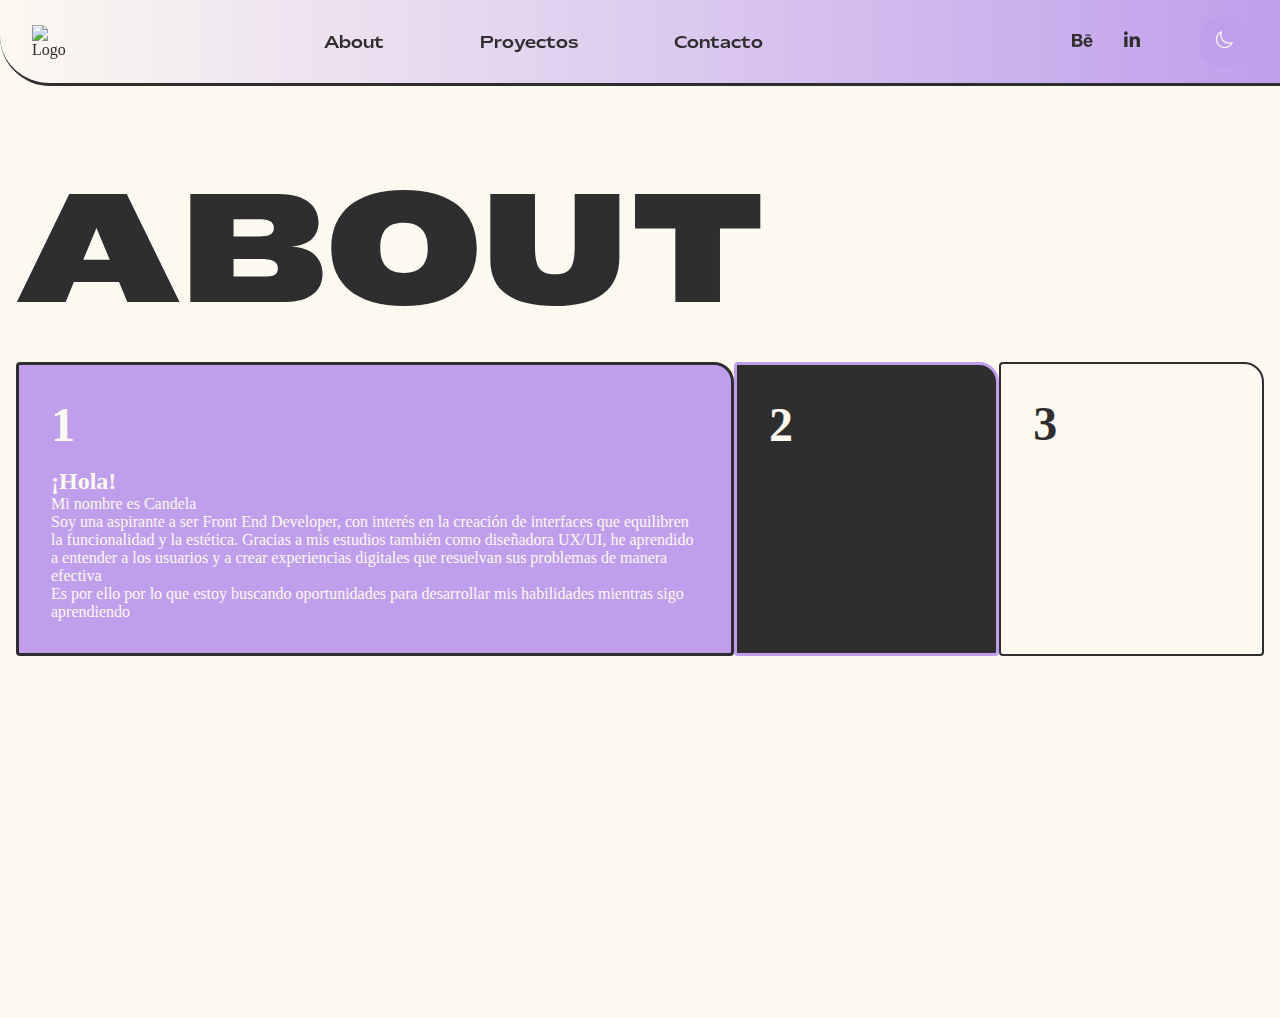
==== about.html @ 00e7b6fb "cambios" ====
<!DOCTYPE html>
<html lang="en">
<head>
    <meta charset="UTF-8">
    <meta name="viewport" content="width=device-width, initial-scale=1.0">
    <meta name="keywords" content="portfolio, web design, ux, ui, ux/ui design">
    <meta name="author" content="Candela Fos Segarra">
    <title>About</title>

    <!-- iconos de google -->
    <link rel="stylesheet"
        href="https://fonts.googleapis.com/css2?family=Material+Symbols+Outlined:opsz,wght,FILL,GRAD@20..48,100..700,0..1,-50..200" />


    <!-- font awesome -->
    <link rel="stylesheet" href="https://cdnjs.cloudflare.com/ajax/libs/font-awesome/6.7.1/css/all.min.css">


    <!-- CSS -->
    <link rel="stylesheet" href="./css/about/about.css">
    <link rel="stylesheet" href="./css/styles.css">


    <!-- JS -->
    <script src="./js/about/about.js" defer></script>
    <script src="./js/botones.js" defer></script>




</head>


<body class="Body">


    <Header class="Header">
        <a href="./index.html"><img src="dg" alt="Logo" class="Logo"></a>


        <!-- Menú navegación mobile -->
        <nav class="Header-nav">
            <ul class="Header-ul">

                <li> <button class="Main-modeButton modeButton" id="modeButton">
                        <svg xmlns="http://www.w3.org/2000/svg" fill="none" viewBox="0 0 24 24" stroke-width="1.5"
                            stroke="currentColor" class="size-6">
                            <path stroke-linecap="round" stroke-linejoin="round"
                                d="M21.752 15.002A9.72 9.72 0 0 1 18 15.75c-5.385 0-9.75-4.365-9.75-9.75 0-1.33.266-2.597.748-3.752A9.753 9.753 0 0 0 3 11.25C3 16.635 7.365 21 12.75 21a9.753 9.753 0 0 0 9.002-5.998Z" />
                        </svg>

                    </button></li>
                <li> <a href="#"><button id="btnMenu"><span class=" material-symbols-outlined">
                                menu</a></li>
                </button>
            </ul>
        </nav>



        <!-- Menú navegación dekstop -->
        <nav class="Header-navDekstop">

            <ul class="Header-ulDekstop">
                <li class="Header-liDekstop"><a href="./about.html" type="link pagina">About</a></li>
                <li class="Header-liDekstop"><a href="./proyectos.html" type="link pagina">Proyectos</a></li>
                <li class="Header-liDekstop"><a href="./contacto.html" type="link pagina">Contacto</a></li>
            </ul>

            <div class="Header-icons">
                <ul class="Header-ulIcons">
                    <li class="Header-liIcons"><a href="https://www.behance.net/candelasegarra" target="_blank"><i class="fa-brands fa-behance"></i></a></li>

                    <li class="Header-liIcons"><a href="https://www.linkedin.com/in/candela-fos-segarra-4b78b92b7/" target="_blank"><i class="fa-brands fa-linkedin-in"></i></a></li>

                </ul>
                <div class="Main-modeButtonDiv">
                    <button class="Main-modeButton modeButton" id="modeButtonDekstop">
                        <svg xmlns="http://www.w3.org/2000/svg" fill="none" viewBox="0 0 24 24" stroke-width="1.5"
                            stroke="currentColor" class="size-6">
                            <path stroke-linecap="round" stroke-linejoin="round"
                                d="M21.752 15.002A9.72 9.72 0 0 1 18 15.75c-5.385 0-9.75-4.365-9.75-9.75 0-1.33.266-2.597.748-3.752A9.753 9.753 0 0 0 3 11.25C3 16.635 7.365 21 12.75 21a9.753 9.753 0 0 0 9.002-5.998Z" />
                        </svg>

                    </button>
                </div>

            </div>
        </nav>
        </nav>

    </Header>


    <main class="Main">

        <h1 class="Main-h1">ABOUT</h1>
        <div class="Acordeon">

            <div class="Acordeon-pag Acordeon-pag1" >
                <h2 class="Acordeon-h2">1</h2>

                <div class="Acordeon-contenido" >
                    <h2 class="Acordeon-h2Titulo">¡Hola!</h2>
                    <p class="Acordeon-p">Mi nombre es Candela</p>
                    <p class="Acordeon-p">Soy una aspirante a ser Front End Developer, con interés en la creación de interfaces que equilibren la funcionalidad y la estética. Gracias a mis estudios también como diseñadora UX/UI, he aprendido a entender a los usuarios y a crear experiencias digitales que resuelvan sus problemas de manera efectiva </p>
                    <p class="Acordeon-p">Es por ello por lo que estoy buscando oportunidades para desarrollar mis habilidades mientras sigo aprendiendo</p>
                </div>
            </div>


            <div class="Acordeon-pag Acordeon-pag2 " >
                <h2 class="Acordeon-h2">2</h2>





                <div class="Acordeon-contenido">
                    <h2 class="Acordeon-h2Titulo" >Mis estudios</h2>
                    <p class="Acordeon-p"></p>
                    <ul class="Acordeon-ul">
                        <li class="Acordeon-li">

                            <div class="Acordeon-div">
                                <p>Grado en Comunicación Audiovisual en la universidad CEU Cardenal Herrera</p>
                                <img src="./img/loqgos-about/ceu-logo.png" alt="ceu" class="Acordeon-logo">

                        </div></li>


                        <li class="Acordeon-li">

                            <div class="Acordeon-div">
                                <p>Máster intensivo en Diseño UX/UI</p>
                                <img src="./img/logos-about/cei-logo.png" alt="ceu" class="Acordeon-logo">
                            </div>
                        </li>

                        <li class="Acordeon-li">
                            <div class="Acordeon-div">
                                <p>Curso intensivo sobre inteligencia Artificial aplicada al diseño </p>
                                <img src="./img/logos-about/cei-logo.png" alt="ceu" class="Acordeon-logo">
                            </div>
                        </li>
                        <li class="Acordeon-li">
                            <div class="Acordeon-div">
                                <p>Módulo intensivo en Full stack developer</p>
                                <img src="./img/logos-about/cei-logo.png" alt="ceu" class="Acordeon-logo">
                            </div>
                        </li>
                    </ul>
                </div>
            </div>









            <div class="Acordeon-pag Acordeon-pag3" >
                <h2 class="Acordeon-h2">3</h2>

                <div class="Acordeon-contenido" >
                    <h2 class="Acordeon-h2Titulo">Los programas que utilizo</h2>
                    <ul class="Acordeon-ul">
                        <li class="Acordeon-li"><img src="./img/logos-about/visual-studio-logo.png" alt="visual" class="Acordeon-imagenLogo"></li>
                        <li class="Acordeon-li"><img src="./img/logos-about/figma-logo.png" alt="figma" class="Acordeon-imagenLogo"></li>
                        <li class="Acordeon-li"><img src="./img/logos-about/midjourney-logo.png" alt="midjourney" class="Acordeon-imagenLogo"></li>
                        <li class="Acordeon-li"><img src="./img/logos-about/chat-gpt.png" alt="figma" class="Acordeon-imagenLogo"></li>
                    </ul>
                </div>
            </div>
        </div>

    </main>


    
</body>
</html>
---- css/about/about.css ----
.Body{
    background-color: var(--primary);
}


.Main{

    display: flex;
    flex-direction: column;
    padding: 1rem;

   
    width: 100%;
    height: 100vh;
}






.Acordeon{

    display: flex;
    justify-content: center;
}






.Acordeon-pag{
    display: flex;
    flex-direction: column;
    gap: 1rem;
    padding: 2rem;
    border-radius: 4px 20px 4px 4px;
    transition: width 0.8s ease;

}






.Acordeon-h2{
    font-family: mattone-bold;
    font-size: 48px;
   
}






.Acordeon-contenido {
    display: none;
    
   
    
}

.Acordeon-imagenLogo{
    width: 5%;
}









.Acordeon-pag1{
    background-color: var(--secondary);
    color: var(--primary);
    width: 25%;
    overflow: hidden;
    border: 3px solid var(--txt);

}


.Acordeon-pag2{
    border: 3px solid var(--secondary);
    background-color: var(--txt);
    color: var(--primary);
    width: 25%;
    overflow: hidden;

}


.Acordeon-pag3{

    background-color: var(--primary);
    color: var(--txt);
    border: solid 2px var(--txt);
    width: 25%;
    overflow: hidden;
}



.Acordeon-ul{
    display: flex;
    flex-direction: column;
    gap: 1rem;
}


.Acordeon-ul li{
    list-style: none;
}

.Acordeon-div{
    display: flex;
    gap: 0.7rem;
    align-items: center;
    justify-content: space-between;
}







/* utilities que me permiten abrir la página del acordeón y mostrar el contenido */
.u-isActive {
    width: 70%;
}




.u-txtActive  {

display: block;
opacity: 1;

}








@media screen and (min-width: 650px) {

    .Acordeon{
        display: flex;
       
    }

}
---- css/styles.css ----
* {
    box-sizing: border-box;
    padding: 0;
    margin: 0;

}

h1{
    font-family: mattone-black;
    font-size: 3rem;
    color: var(--txt);
    word-wrap: break-word;
    letter-spacing: 2px;
  
}

.Body{

    font-family: poppins;
    display: flex;
    flex-direction: column;
    gap: 2em;
    background-color: var(--primary);
    scroll-behavior: smooth;
    color: var(--txt);
 

}



a {
    text-decoration: none;
    color: inherit;
}



/* ------------------------- */
/*    Variables              */
/* ------------------------- */

:root {


    --primary: #fcf9f1;
    --secondary: #BF9FEC;
    --terciary:#2E2E2E;

    --txt: #2E2E2E;  
    --txt-button: #F6F6F0;
   



}




/* ------------------------- */
/*         Fuentes           */
/* ------------------------- */






@font-face {
    font-family: "aniko-bold";
    src: url(../fonts/mattone-bold.otf);
}


@font-face {
    font-family: "mattone-black";
    src: url(../fonts/mattone-black.otf);
}


@font-face {
    font-family: "mattone-regular";
    src: url(../fonts/mattone-regular.otf);
}





/* ------------------------- */
/*         Header            */
/* ------------------------- */



/* Header version mobile  */


.Header{

    display: flex;
    width: 100%;
    align-items: center;
    justify-content: space-between;
    padding: 1em 2em;
    /* background-color: var(--secondary); */
    color: var(--txt);
    background: linear-gradient(90deg, var(--primary) 0%, var(--secondary) 100%);
    border-bottom: 3px solid var(--txt);
    border-radius: 0 0 0 50px;
    position: sticky;
    top: 0;
    z-index: 1;
    

}



.Header-navDekstop{
    display: none;
}




.Logo{
    width: 26px;
}

.Header-ul{
    display: flex;
    gap: 24px;
    align-items: center;
}


.Header-ul li{
    
    list-style: none;
  
}
.Header-li{
    display: flex;
    justify-content: space-between;
}






/* estilos para el botón cambio de modo */

#btnMenu{
    font-size: 2.5rem;
    color: var(--txt);
    border: none;
    background: none;
    cursor: pointer;
}



.Main-modeButton{
    cursor: pointer;
    transition: transform 0.3s ease;
}

.Main-modeButton:active{
    transform: scale(0.7);
}







.Header-menu{


    position: absolute;
    top: 100px;
    right: -500px;
    box-shadow:0 3px 3px var(--secondary );
    
    transition: right 0.8s ease;

    padding: 2rem;
    width: 300px;
    border: solid 0.5px black;
    border-radius: 20px 0px 0px 20px;
}

.Header-menu.active {
    right: 0px;
}

.Header-close{
    width: 16px;
    border: none;
    background: none;
   
}



.Footer{

  width: 100%;
padding: 1rem;
border-radius: 20px 0px 0px 0px;
background-color: var(--secondary);
border-top: 3px solid var(--txt);
position: fixed;
bottom: 0;


}

.Footer-nav{
    width: 100%;
 
   
   
}



.Footer-ul{
 
    display: flex;
    justify-content: space-between;
}

.Footer-ul li{
    list-style: none;
}

.Footer-svg{
    width: 32px;
    color: var(--primary);
}




.Header-menuUl li{

    list-style: none;
    padding-top: 16px;
    padding-bottom:8px ;
   
    border-bottom: solid 0.5px var(--txt);
    color: var(--txt);
}

.Header-menuUl li svg{
    width: 14px;
}

/* Header version dekstop */


@media screen and (min-width: 650px) {


    h1{
        font-weight: 900;
        font-size: 9rem;
    }


   


    .Header-nav{
        display: none;
    }


   .Header-navDekstop{
    display: flex;
    justify-content: space-between;
    align-items: center;
    width: 100%;
    gap: 2rem;
   
   
   }




    .Header-ulDekstop{
        display: flex;
        justify-content: center;
        width: 100%;
        gap: 6rem;
        font-family: mattone-regular;
        color: var(--txt);
        
    }



    /* Estilos menú de navegación */

    .Header-ulDekstop li{
        list-style: none;
        position: relative;
        transition: transform 0.3s ease-in;
    }





    .Header-ulDekstop li:active{
        transform: scale(0.7);

    }


    .Header-ulDekstop li a{

       text-decoration: none;
       padding-bottom: 6px;
       position: relative;

    }


    /* Pseudo elemento para la linea  */
    .Header-ulDekstop li a::after {

        content: '';
        position: absolute;
        left: 0;
        bottom: 0;
        width: 0;
        height: 2px;
        background-color: var(--secondary);
        transition: width 0.6s ease-in;

    }


    .Header-ulDekstop li a:hover::after{
        width: 100%;
    }





    .Header-icons{
        display: flex;
        align-items: center;
        gap: 28px;
    }


    .Header-ulIcons{
        display: flex;
        align-items: center;
        gap: 32px;
      
        padding: 1rem 2rem;
        border-radius: 20px;
    }

    .Header-ulIcons li{
        list-style:none;
    }

    .Header-liIcons i{
        font-size: 18px;
        color: var(--txt);
        transition: color 0.3s ease, transform 0.3s ease;

    }



    .Header-liIcons i:hover{
       color: blue;
       transform: scale(1.15);

    }




    .Footer{
        display: none;
    }




};














/* ------------------------- */
/*          Modos            */
/* ------------------------- */




/*          Light mode      */
/* ------------------------- */

.u-lightMode{

    --primary: #fcf9f1;
    --secondary: #BF9FEC;
    --terciary:#2E2E2E;

    --txt: #2E2E2E;  
    --txt-button: #F6F6F0;
   


}



/*     Purple/Dark mode      */
/* ------------------------- */


.u-darkMode{

--primary: #352D31;
--secondary: #FEBAD0;
--terciary:#ebb7c7;
--txt: #F1EBDD;
--txt-button: #F1EBDD;


}



/*         Pink mode         */
/* ------------------------- */


.u-pinkMode{
    --primary: #FDA6DC;
    --secondary: #FF4821;
    --terciary:#F4B94B; 
    --txt: #FBE2CA;
    --txt-button: #FBE2CA;
}



/*       Green mode           */
/* ------------------------- */

.u-greenMode{

    --primary: #97A75B;
    --secondary: #FDA6DC;
    --terciary:#f4e72f;
    --txt: #fbee37;
    --txt-button: #F7F7F0;
}





.Main-modeButtonDiv {
    display: flex;
    justify-content: center;
}

.Main-modeButton {
    border: none;
    background-color: var(--secondary);
    padding: 14px;
    border-radius: 20px;

}

.Main-modeButton svg {
    color: var(--primary);
    width: 20px;
   

}
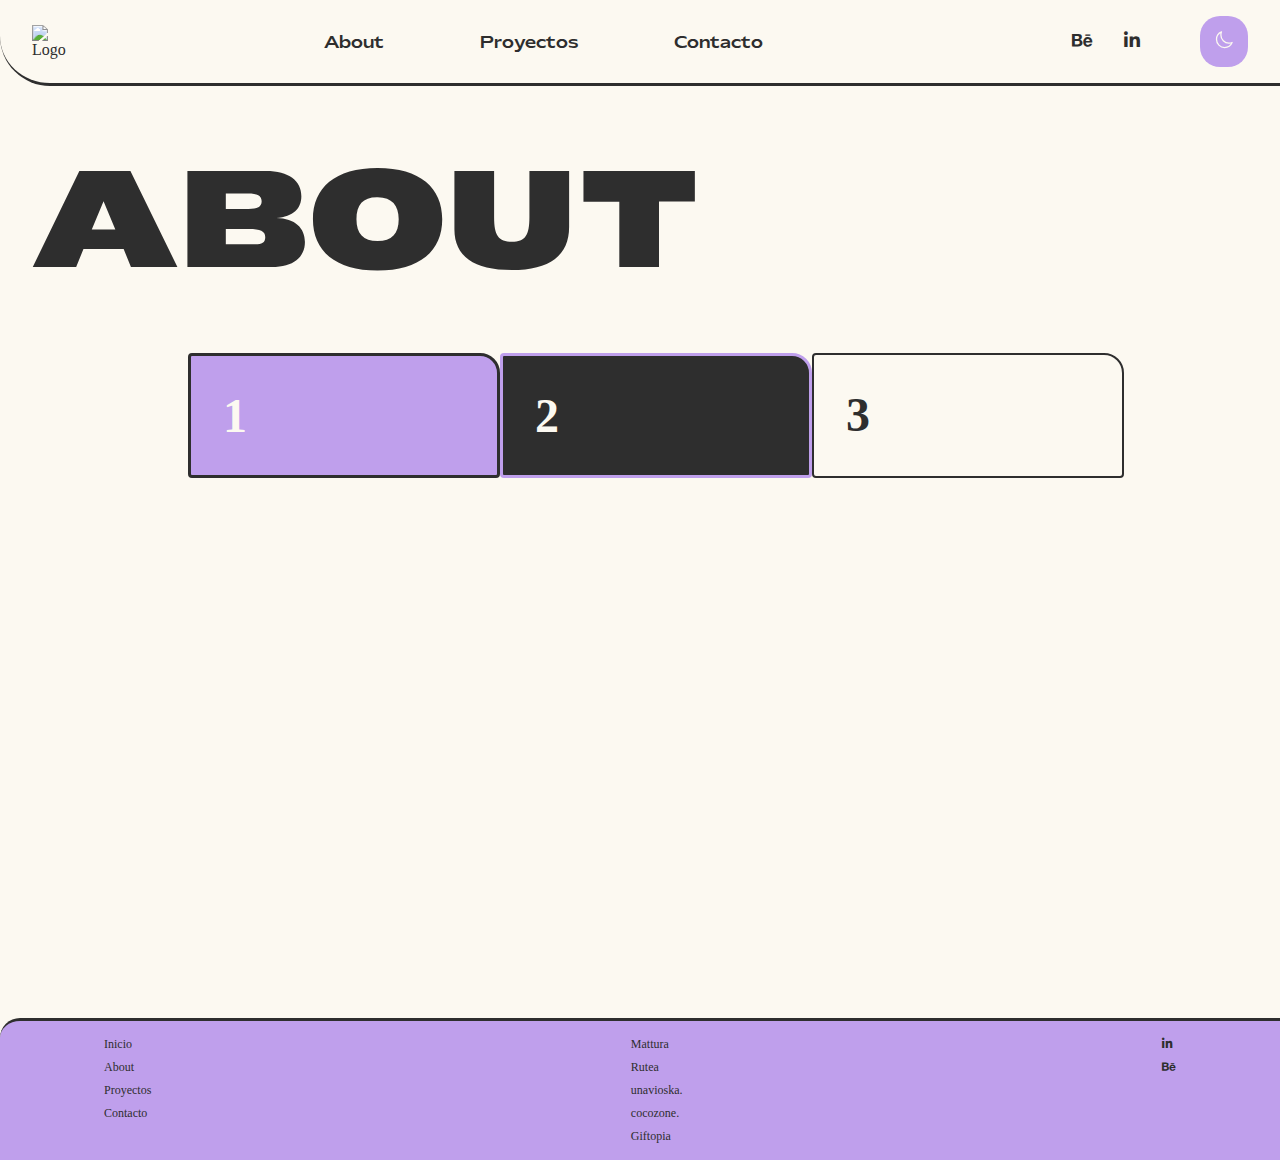
==== commit 02e95d6d: "cambios html-css- js" ====
--- a/about.html
+++ b/about.html
@@ -1,9 +1,10 @@
 <!DOCTYPE html>
 <html lang="en">
+
 <head>
     <meta charset="UTF-8">
     <meta name="viewport" content="width=device-width, initial-scale=1.0">
-    <meta name="keywords" content="portfolio, web design, ux, ui, ux/ui design">
+    <meta name="keywords" content="portfolio, web design, ux, ui, ux/ui design, about, contact">
     <meta name="author" content="Candela Fos Segarra">
     <title>About</title>
 
@@ -17,8 +18,8 @@
 
 
     <!-- CSS -->
+    <link rel="stylesheet" href="./css/styles.css">
     <link rel="stylesheet" href="./css/about/about.css">
-    <link rel="stylesheet" href="./css/styles.css">
 
 
     <!-- JS -->
@@ -50,9 +51,9 @@
                         </svg>
 
                     </button></li>
-                <li> <a href="#"><button id="btnMenu"><span class=" material-symbols-outlined">
-                                menu</a></li>
-                </button>
+                <li> <span class=" Main-menu material-symbols-outlined">
+                        menu</span></li>
+
             </ul>
         </nav>
 
@@ -62,16 +63,18 @@
         <nav class="Header-navDekstop">
 
             <ul class="Header-ulDekstop">
-                <li class="Header-liDekstop"><a href="./about.html" type="link pagina">About</a></li>
-                <li class="Header-liDekstop"><a href="./proyectos.html" type="link pagina">Proyectos</a></li>
-                <li class="Header-liDekstop"><a href="./contacto.html" type="link pagina">Contacto</a></li>
+                <li class="Header-liDekstop"><a href="./about.html" >About</a></li>
+                <li class="Header-liDekstop"><a href="./proyectos.html" >Proyectos</a></li>
+                <li class="Header-liDekstop"><a href="./contacto.html" >Contacto</a></li>
             </ul>
 
             <div class="Header-icons">
                 <ul class="Header-ulIcons">
-                    <li class="Header-liIcons"><a href="https://www.behance.net/candelasegarra" target="_blank"><i class="fa-brands fa-behance"></i></a></li>
-
-                    <li class="Header-liIcons"><a href="https://www.linkedin.com/in/candela-fos-segarra-4b78b92b7/" target="_blank"><i class="fa-brands fa-linkedin-in"></i></a></li>
+                    <li class="Header-liIcons"><a href="https://www.behance.net/candelasegarra" target="_blank"><i
+                                class="fa-brands fa-behance"></i></a></li>
+
+                    <li class="Header-liIcons"><a href="https://www.linkedin.com/in/candela-fos-segarra-4b78b92b7/"
+                            target="_blank"><i class="fa-brands fa-linkedin-in"></i></a></li>
 
                 </ul>
                 <div class="Main-modeButtonDiv">
@@ -87,7 +90,7 @@
 
             </div>
         </nav>
-        </nav>
+       
 
     </Header>
 
@@ -97,19 +100,23 @@
         <h1 class="Main-h1">ABOUT</h1>
         <div class="Acordeon">
 
-            <div class="Acordeon-pag Acordeon-pag1" >
+            <div class="Acordeon-pag Acordeon-pag1">
                 <h2 class="Acordeon-h2">1</h2>
 
-                <div class="Acordeon-contenido" >
+                <div class="Acordeon-contenido">
                     <h2 class="Acordeon-h2Titulo">¡Hola!</h2>
                     <p class="Acordeon-p">Mi nombre es Candela</p>
-                    <p class="Acordeon-p">Soy una aspirante a ser Front End Developer, con interés en la creación de interfaces que equilibren la funcionalidad y la estética. Gracias a mis estudios también como diseñadora UX/UI, he aprendido a entender a los usuarios y a crear experiencias digitales que resuelvan sus problemas de manera efectiva </p>
-                    <p class="Acordeon-p">Es por ello por lo que estoy buscando oportunidades para desarrollar mis habilidades mientras sigo aprendiendo</p>
-                </div>
-            </div>
-
-
-            <div class="Acordeon-pag Acordeon-pag2 " >
+                    <p class="Acordeon-p">Soy una aspirante a ser Front End Developer, con interés en la creación de
+                        interfaces que equilibren la funcionalidad y la estética. Gracias a mis estudios también como
+                        diseñadora UX/UI, he aprendido a entender a los usuarios y a crear experiencias digitales que
+                        resuelvan sus problemas de manera efectiva </p>
+                    <p class="Acordeon-p">Es por ello por lo que estoy buscando oportunidades para desarrollar mis
+                        habilidades mientras sigo aprendiendo</p>
+                </div>
+            </div>
+
+
+            <div class="Acordeon-pag Acordeon-pag2 ">
                 <h2 class="Acordeon-h2">2</h2>
 
 
@@ -117,7 +124,7 @@
 
 
                 <div class="Acordeon-contenido">
-                    <h2 class="Acordeon-h2Titulo" >Mis estudios</h2>
+                    <h2 class="Acordeon-h2Titulo">Mis estudios</h2>
                     <p class="Acordeon-p"></p>
                     <ul class="Acordeon-ul">
                         <li class="Acordeon-li">
@@ -126,7 +133,8 @@
                                 <p>Grado en Comunicación Audiovisual en la universidad CEU Cardenal Herrera</p>
                                 <img src="./img/loqgos-about/ceu-logo.png" alt="ceu" class="Acordeon-logo">
 
-                        </div></li>
+                            </div>
+                        </li>
 
 
                         <li class="Acordeon-li">
@@ -161,16 +169,20 @@
 
 
 
-            <div class="Acordeon-pag Acordeon-pag3" >
+            <div class="Acordeon-pag Acordeon-pag3">
                 <h2 class="Acordeon-h2">3</h2>
 
-                <div class="Acordeon-contenido" >
-                    <h2 class="Acordeon-h2Titulo">Los programas que utilizo</h2>
+                <div class="Acordeon-contenido">
+                    <h2 class="Acordeon-h2Titulo">Mi kit digital </h2>
                     <ul class="Acordeon-ul">
-                        <li class="Acordeon-li"><img src="./img/logos-about/visual-studio-logo.png" alt="visual" class="Acordeon-imagenLogo"></li>
-                        <li class="Acordeon-li"><img src="./img/logos-about/figma-logo.png" alt="figma" class="Acordeon-imagenLogo"></li>
-                        <li class="Acordeon-li"><img src="./img/logos-about/midjourney-logo.png" alt="midjourney" class="Acordeon-imagenLogo"></li>
-                        <li class="Acordeon-li"><img src="./img/logos-about/chat-gpt.png" alt="figma" class="Acordeon-imagenLogo"></li>
+                        <li class="Acordeon-li"><img src="./img/logos-about/visual-studio-logo.png" alt="visual"
+                                class="Acordeon-imagenLogo"></li>
+                        <li class="Acordeon-li"><img src="./img/logos-about/figma-logo.png" alt="figma"
+                                class="Acordeon-imagenLogo"></li>
+                        <li class="Acordeon-li"><img src="./img/logos-about/midjourney-logo.png" alt="midjourney"
+                                class="Acordeon-imagenLogo"></li>
+                        <li class="Acordeon-li"><img src="./img/logos-about/chat-gpt.png" alt="figma"
+                                class="Acordeon-imagenLogo"></li>
                     </ul>
                 </div>
             </div>
@@ -178,7 +190,73 @@
 
     </main>
 
-
-    
+    <footer class="Footer">
+        <nav class="Footer-nav">
+            <ul class="Footer-ul">
+                <li class="Footer-li"><a type="navegacion" href="./index.html"><svg class="Footer-svg"
+                            xmlns="http://www.w3.org/2000/svg" fill="none" viewBox="0 0 24 24" stroke-width="1.5"
+                            stroke="var(--txt)" class="size-6">
+                            <path stroke-linecap="round" stroke-linejoin="round"
+                                d="m2.25 12 8.954-8.955c.44-.439 1.152-.439 1.591 0L21.75 12M4.5 9.75v10.125c0 .621.504 1.125 1.125 1.125H9.75v-4.875c0-.621.504-1.125 1.125-1.125h2.25c.621 0 1.125.504 1.125 1.125V21h4.125c.621 0 1.125-.504 1.125-1.125V9.75M8.25 21h8.25" />
+                        </svg></a>
+                </li>
+                </li>
+                <li class="Footer-li"><a type="navegacion" href="./proyectos.html"><svg class="Footer-svg" width="28"
+                            height="28" viewBox="0 0 28 28" fill="none" xmlns="http://www.w3.org/2000/svg">
+                            <path
+                                d="M6.72849 22.379C9.97449 25.625 14.1935 26.5975 16.2675 26.797C16.877 26.867 17.217 26.492 17.2635 26.1055C17.3105 25.6955 17.0525 25.25 16.467 25.168C14.592 24.91 10.713 24.0665 7.90049 21.219C3.30649 16.6135 2.43949 9.6525 6.18949 5.9025C9.23649 2.8675 14.3105 3.254 18.049 5.2695L19.2675 4.086C14.7205 1.3555 8.60349 1.133 5.01749 4.7305C0.751994 9.008 1.31449 16.965 6.72849 22.379ZM23.9085 5.7735L24.8455 4.836C25.2905 4.391 25.3145 3.7345 24.8575 3.3125L24.5525 3.0315C24.1545 2.6565 23.533 2.668 23.0995 3.078L22.174 4.0275L23.9085 5.7735ZM12.5295 17.1285L23.0525 6.617L21.3065 4.883L10.795 15.383L9.82249 17.621C9.72849 17.867 9.97449 18.1135 10.2325 18.031L12.5295 17.1285ZM10.9945 18.875C14.826 22.707 20.99 24.219 24.4355 20.785C27.248 17.961 26.8845 12.945 23.873 8.633L22.678 9.828C25.068 13.367 25.537 17.34 23.2635 19.613C20.4985 22.379 15.9275 21.0665 12.787 18.1015L10.9945 18.875Z"
+                                fill="var(--txt)" />
+                        </svg></a>
+                </li>
+                <li class="Footer-li"><a href="./contacto.html"><svg class="Footer-svg"
+                            xmlns="http://www.w3.org/2000/svg" fill="none" viewBox="0 0 24 24" stroke-width="1.5"
+                            stroke="var(--txt)" class="size-6">
+                            <path stroke-linecap="round" stroke-linejoin="round"
+                                d="M2.25 12.76c0 1.6 1.123 2.994 2.707 3.227 1.087.16 2.185.283 3.293.369V21l4.076-4.076a1.526 1.526 0 0 1 1.037-.443 48.282 48.282 0 0 0 5.68-.494c1.584-.233 2.707-1.626 2.707-3.228V6.741c0-1.602-1.123-2.995-2.707-3.228A48.394 48.394 0 0 0 12 3c-2.392 0-4.744.175-7.043.513C3.373 3.746 2.25 5.14 2.25 6.741v6.018Z" />
+                        </svg></a>
+                </li>
+            </ul>
+        </nav>
+
+        <nav class="Footer-navDekstop">
+            <div class="Footer-secciones">
+                <ul class="Footer-ulDekstop">
+                    <li class="Footer-liDekstop">Inicio</li>
+                    <li class="Footer-liDekstop">About</li>
+                    <li class="Footer-liDekstop">Proyectos</li>
+                    <li class="Footer-liDekstop">Contacto</li>
+                </ul>
+            </div>
+
+
+            <div class="Footer-proyectos">
+                <ul class="Footer-ulDekstop">
+
+                    <li class="Footer-liProyectos"><a href="./"></a>Mattura</li>
+                    <li class="Footer-liProyectos"><a href=""></a>Rutea</li>
+                    <li class="Footer-liProyectos"><a href=""></a>unavioska.</li>
+                    <li class="Footer-liProyectos"><a href=""></a>cocozone.</li>
+                    <li class="Footer-liProyectos"><a href=""></a>Giftopia</li>
+
+                </ul>
+            </div>
+
+            <div class="Footer-rrss">
+                <ul class="Footer-ulDekstop">
+
+                    <li class="Footer-liProyectos"><a href="./"></a><i class="fa-brands fa-linkedin-in"></i></li>
+                    <li class="Footer-liProyectos"><a href=""></a><i
+                        class="fa-brands fa-behance"></i></li>
+                   
+
+                </ul>
+            </div>
+
+        </nav>
+    </footer>
+
+
+
 </body>
+
 </html>--- a/css/styles.css
+++ b/css/styles.css
@@ -10,7 +10,7 @@
 
 h1{
     font-family: mattone-black;
-    font-size: 3rem;
+    font-size: 4rem;
     color: var(--txt);
     word-wrap: break-word;
     letter-spacing: 2px;
@@ -22,7 +22,7 @@
     font-family: poppins;
     display: flex;
     flex-direction: column;
-    gap: 2em;
+   
     background-color: var(--primary);
     scroll-behavior: smooth;
     color: var(--txt);
@@ -51,12 +51,82 @@
     --terciary:#2E2E2E;
 
     --txt: #2E2E2E;  
-    --txt-button: #F6F6F0;
-   
-
-
-
-}
+    
+
+
+}
+
+
+/* ------------------------- */
+/*          Modos            */
+/* ------------------------- */
+
+
+
+
+/*          Light mode      */
+/* ------------------------- */
+
+.u-lightMode{
+
+    --primary: #fcf9f1;
+    --secondary: #BF9FEC;
+    --terciary:#2E2E2E;
+
+    --txt: #2E2E2E;  
+   
+   
+
+
+}
+
+
+
+/*     Purple/Dark mode      */
+/* ------------------------- */
+
+
+.u-darkMode{
+
+--primary: #352D31;
+--secondary: #FEBAD0;
+--terciary:#ebb7c7;
+--txt: #F1EBDD;
+
+
+
+}
+
+
+
+/*         Pink mode         */
+/* ------------------------- */
+
+
+.u-pinkMode{
+    --primary: #3C8669;
+    --secondary: #FFAECF;
+    --terciary:#1b1b1b; 
+    --txt: #F7EFE2;
+    
+}
+
+
+
+/*       Green mode           */
+/* ------------------------- */
+
+.u-greenMode{
+
+    --primary: #97A75B;
+    --secondary: #FDA6DC;
+    --terciary:#f4e72f;
+    --txt: #fbee37;
+ 
+}
+
+
+
 
 
 
@@ -109,7 +179,7 @@
     padding: 1em 2em;
     /* background-color: var(--secondary); */
     color: var(--txt);
-    background: linear-gradient(90deg, var(--primary) 0%, var(--secondary) 100%);
+    background: var(--primary);
     border-bottom: 3px solid var(--txt);
     border-radius: 0 0 0 50px;
     position: sticky;
@@ -148,6 +218,8 @@
     display: flex;
     justify-content: space-between;
 }
+
+
 
 
 
@@ -179,22 +251,24 @@
 
 
 
-
-
+/* Menú desplegable versión mobile */
 .Header-menu{
 
 
-    position: absolute;
+    position: absolute; 
     top: 100px;
-    right: -500px;
-    box-shadow:0 3px 3px var(--secondary );
+    right: -500px; 
+    box-shadow:0 1px 1px var(--secondary );
+    background-color: var(--primary);
+
     
     transition: right 0.8s ease;
 
     padding: 2rem;
     width: 300px;
     border: solid 0.5px black;
-    border-radius: 20px 0px 0px 20px;
+    border-radius: 4px 0px 0px 4px;
+    z-index: 1;
 }
 
 .Header-menu.active {
@@ -210,10 +284,53 @@
 
 
 
+.Header-ulMenu li{
+
+    list-style: none;
+    padding-top: 16px;
+    padding-bottom:8px ;
+   
+    border-bottom: solid 0.5px var(--txt);
+    color: var(--txt);
+}
+
+.Header-ulMenu li svg{
+    width: 14px;
+}
+
+
+
+
+
+
+
+
+
+
+
+.Main{
+    display: flex;
+    flex-direction: column;
+    width: 100%;
+    height: 100vh;
+ 
+    
+}
+
+
+
+
+
+
+
+
+
+
+
 .Footer{
 
   width: 100%;
-padding: 1rem;
+padding: 1rem 2.5rem;
 border-radius: 20px 0px 0px 0px;
 background-color: var(--secondary);
 border-top: 3px solid var(--txt);
@@ -223,6 +340,10 @@
 
 }
 
+.Footer-navDekstop{
+    display: none;
+}
+
 .Footer-nav{
     width: 100%;
  
@@ -250,19 +371,29 @@
 
 
 
-.Header-menuUl li{
-
-    list-style: none;
-    padding-top: 16px;
-    padding-bottom:8px ;
-   
-    border-bottom: solid 0.5px var(--txt);
-    color: var(--txt);
-}
-
-.Header-menuUl li svg{
-    width: 14px;
-}
+
+.Main-modeButtonDiv {
+    display: flex;
+    justify-content: center;
+}
+
+.Main-modeButton {
+    border: none;
+    background-color: var(--secondary);
+    padding: 14px;
+    border-radius: 20px;
+
+}
+
+.Main-modeButton svg {
+    color: var(--primary);
+    width: 20px;
+   
+
+}
+
+
+
 
 /* Header version dekstop */
 
@@ -272,14 +403,14 @@
 
     h1{
         font-weight: 900;
-        font-size: 9rem;
-    }
-
-
-   
-
-
-    .Header-nav{
+        font-size: 8rem;
+    }
+
+
+   
+
+
+    .Header-nav, .Header-menu{
         display: none;
     }
 
@@ -309,7 +440,7 @@
 
 
 
-    /* Estilos menú de navegación */
+
 
     .Header-ulDekstop li{
         list-style: none;
@@ -396,12 +527,50 @@
 
 
 
+.Main{
+    padding: 1em;
+}
+
+
+
+
+
+
+
+
 
     .Footer{
+        position: static;
+    }
+
+
+    
+    .Footer-nav{
         display: none;
     }
 
 
+   
+
+    .Footer-navDekstop{
+        display: flex;
+        justify-content: space-between;
+        padding: 0 4rem;
+    }
+
+    .Footer-ulDekstop{
+        display: flex;
+        flex-direction: column;
+        gap: 0.5rem;
+    }
+
+
+
+    .Footer-ulDekstop li{
+        font-size: 12px;
+        list-style: none;
+        cursor: pointer;
+    }
 
 
 };
@@ -419,100 +588,7 @@
 
 
 
-/* ------------------------- */
-/*          Modos            */
-/* ------------------------- */
-
-
-
-
-/*          Light mode      */
-/* ------------------------- */
-
-.u-lightMode{
-
-    --primary: #fcf9f1;
-    --secondary: #BF9FEC;
-    --terciary:#2E2E2E;
-
-    --txt: #2E2E2E;  
-    --txt-button: #F6F6F0;
-   
-
-
-}
-
-
-
-/*     Purple/Dark mode      */
-/* ------------------------- */
-
-
-.u-darkMode{
-
---primary: #352D31;
---secondary: #FEBAD0;
---terciary:#ebb7c7;
---txt: #F1EBDD;
---txt-button: #F1EBDD;
-
-
-}
-
-
-
-/*         Pink mode         */
-/* ------------------------- */
-
-
-.u-pinkMode{
-    --primary: #FDA6DC;
-    --secondary: #FF4821;
-    --terciary:#F4B94B; 
-    --txt: #FBE2CA;
-    --txt-button: #FBE2CA;
-}
-
-
-
-/*       Green mode           */
-/* ------------------------- */
-
-.u-greenMode{
-
-    --primary: #97A75B;
-    --secondary: #FDA6DC;
-    --terciary:#f4e72f;
-    --txt: #fbee37;
-    --txt-button: #F7F7F0;
-}
-
-
-
-
-
-.Main-modeButtonDiv {
-    display: flex;
-    justify-content: center;
-}
-
-.Main-modeButton {
-    border: none;
-    background-color: var(--secondary);
-    padding: 14px;
-    border-radius: 20px;
-
-}
-
-.Main-modeButton svg {
-    color: var(--primary);
-    width: 20px;
-   
-
-}
-
-
-
-
-
-
+
+
+
+
--- a/css/about/about.css
+++ b/css/about/about.css
@@ -8,27 +8,24 @@
 }
 
 
-.Main{
-
-    display: flex;
-    flex-direction: column;
-    padding: 1rem;
-
-   
-    width: 100%;
-    height: 100vh;
-}
 
 
 
-
+.Main{
+    display: flex;
+    flex-direction: column;
+    gap: 2rem;
+    margin: 1rem;
+}
 
 
 .Acordeon{
 
-    display: flex;
-    justify-content: center;
+  display: flex;
+  flex-direction: column;
 }
+
+
 
 
 
@@ -40,6 +37,7 @@
     flex-direction: column;
     gap: 1rem;
     padding: 2rem;
+    cursor: pointer;
     border-radius: 4px 20px 4px 4px;
     transition: width 0.8s ease;
 
@@ -137,7 +135,7 @@
 
 /* utilities que me permiten abrir la página del acordeón y mostrar el contenido */
 .u-isActive {
-    width: 70%;
+    width: 100%;
 }
 
 
@@ -156,12 +154,37 @@
 
 
 
+@media screen and (max-width: 649px) {
+
+
+
+    .Acordeon{
+
+      flex-direction: column;
+    }
+
+    .u-isActive {
+        width: 100%;
+    }
+
+}
+
+
+
 
 @media screen and (min-width: 650px) {
 
+
+
     .Acordeon{
-        display: flex;
-       
-    }
+flex-direction: row;
+justify-content: center;
+
 
 }
+
+.u-isActive {
+    width: 70%;
+}
+
+}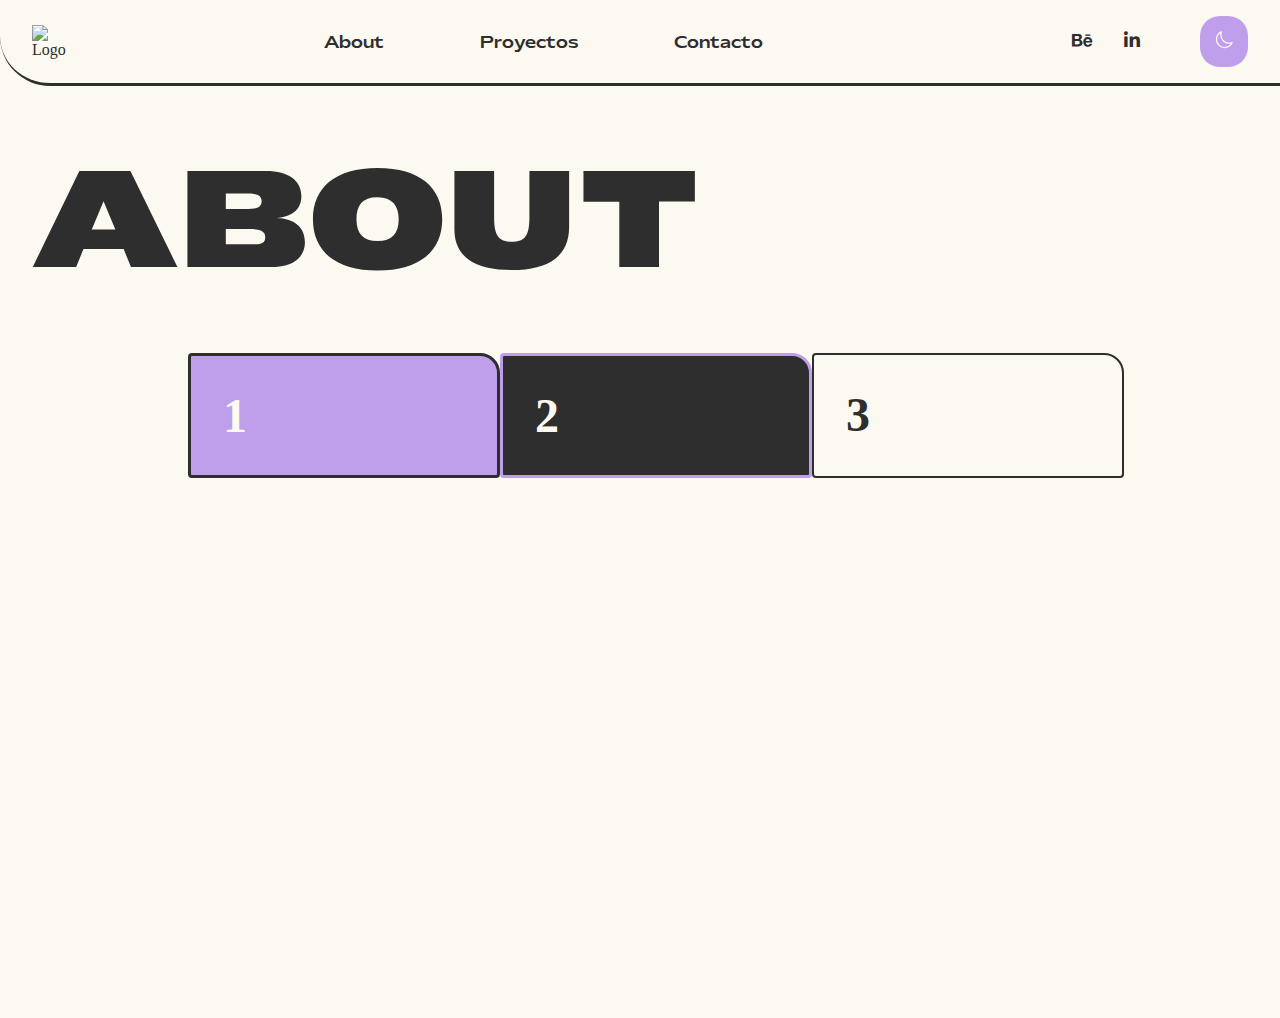
==== commit 7a3c5de7: "lo he conseguido" ====
--- a/about.html
+++ b/about.html
@@ -23,8 +23,8 @@
 
 
     <!-- JS -->
+    <script src="./js/botones.js" defer></script>
     <script src="./js/about/about.js" defer></script>
-    <script src="./js/botones.js" defer></script>
 
 
 
@@ -43,7 +43,7 @@
         <nav class="Header-nav">
             <ul class="Header-ul">
 
-                <li> <button class="Main-modeButton modeButton" id="modeButton">
+                <li class="Header-li"> <button class="Main-modeButton modeButton" id="modeButton">
                         <svg xmlns="http://www.w3.org/2000/svg" fill="none" viewBox="0 0 24 24" stroke-width="1.5"
                             stroke="currentColor" class="size-6">
                             <path stroke-linecap="round" stroke-linejoin="round"
@@ -51,7 +51,7 @@
                         </svg>
 
                     </button></li>
-                <li> <span class=" Main-menu material-symbols-outlined">
+                <li class="Header-li"> <span id="btnMenu" class=" material-symbols-outlined">
                         menu</span></li>
 
             </ul>
@@ -131,7 +131,7 @@
 
                             <div class="Acordeon-div">
                                 <p>Grado en Comunicación Audiovisual en la universidad CEU Cardenal Herrera</p>
-                                <img src="./img/loqgos-about/ceu-logo.png" alt="ceu" class="Acordeon-logo">
+                               
 
                             </div>
                         </li>
@@ -141,20 +141,19 @@
 
                             <div class="Acordeon-div">
                                 <p>Máster intensivo en Diseño UX/UI</p>
-                                <img src="./img/logos-about/cei-logo.png" alt="ceu" class="Acordeon-logo">
+                               
+                        </li>
+
+                        <li class="Acordeon-li">
+                            <div class="Acordeon-div">
+                                <p>Curso intensivo sobre inteligencia Artificial aplicada al diseño </p>
+                              
                             </div>
                         </li>
-
-                        <li class="Acordeon-li">
-                            <div class="Acordeon-div">
-                                <p>Curso intensivo sobre inteligencia Artificial aplicada al diseño </p>
-                                <img src="./img/logos-about/cei-logo.png" alt="ceu" class="Acordeon-logo">
-                            </div>
-                        </li>
                         <li class="Acordeon-li">
                             <div class="Acordeon-div">
                                 <p>Módulo intensivo en Full stack developer</p>
-                                <img src="./img/logos-about/cei-logo.png" alt="ceu" class="Acordeon-logo">
+                               
                             </div>
                         </li>
                     </ul>
@@ -173,24 +172,25 @@
                 <h2 class="Acordeon-h2">3</h2>
 
                 <div class="Acordeon-contenido">
+                    
                     <h2 class="Acordeon-h2Titulo">Mi kit digital </h2>
-                    <ul class="Acordeon-ul">
-                        <li class="Acordeon-li"><img src="./img/logos-about/visual-studio-logo.png" alt="visual"
-                                class="Acordeon-imagenLogo"></li>
-                        <li class="Acordeon-li"><img src="./img/logos-about/figma-logo.png" alt="figma"
-                                class="Acordeon-imagenLogo"></li>
-                        <li class="Acordeon-li"><img src="./img/logos-about/midjourney-logo.png" alt="midjourney"
-                                class="Acordeon-imagenLogo"></li>
-                        <li class="Acordeon-li"><img src="./img/logos-about/chat-gpt.png" alt="figma"
-                                class="Acordeon-imagenLogo"></li>
-                    </ul>
+                   
+                    <div class="Acordeon-programasDiseno">
+                      <img src="./img/logos-about/visual-studio-logo.png" alt="visual"
+                                class="Acordeon-imagenLogo">
+                      <img src="./img/logos-about/figma-logo.png" alt="figma"
+                                class="Acordeon-imagenLogo">
+                       <img src="./img/logos-about/midjourney-logo.png" alt="midjourney" class="Acordeon-imagenLogo">
+                               
+                        <img src="./img/logos-about/chat-gpt.png" alt="figma" class="Acordeon-imagenLogo">
+                    </div>
                 </div>
             </div>
         </div>
 
     </main>
 
-    <footer class="Footer">
+    <!-- <footer class="Footer">
         <nav class="Footer-nav">
             <ul class="Footer-ul">
                 <li class="Footer-li"><a type="navegacion" href="./index.html"><svg class="Footer-svg"
@@ -253,7 +253,7 @@
             </div>
 
         </nav>
-    </footer>
+    </footer> -->
 
 
 
--- a/css/styles.css
+++ b/css/styles.css
@@ -1,6 +1,3 @@
-
-
-
 * {
     box-sizing: border-box;
     padding: 0;
@@ -8,25 +5,25 @@
 
 }
 
-h1{
+h1 {
     font-family: mattone-black;
     font-size: 4rem;
     color: var(--txt);
     word-wrap: break-word;
     letter-spacing: 2px;
-  
-}
-
-.Body{
+
+}
+
+.Body {
 
     font-family: poppins;
     display: flex;
     flex-direction: column;
-   
+
     background-color: var(--primary);
     scroll-behavior: smooth;
     color: var(--txt);
- 
+
 
 }
 
@@ -48,10 +45,10 @@
 
     --primary: #fcf9f1;
     --secondary: #BF9FEC;
-    --terciary:#2E2E2E;
-
-    --txt: #2E2E2E;  
-    
+    --terciary: #2E2E2E;
+
+    --txt: #2E2E2E;
+
 
 
 }
@@ -67,15 +64,15 @@
 /*          Light mode      */
 /* ------------------------- */
 
-.u-lightMode{
+.u-lightMode {
 
     --primary: #fcf9f1;
     --secondary: #BF9FEC;
-    --terciary:#2E2E2E;
-
-    --txt: #2E2E2E;  
-   
-   
+    --terciary: #2E2E2E;
+
+    --txt: #2E2E2E;
+
+
 
 
 }
@@ -86,12 +83,12 @@
 /* ------------------------- */
 
 
-.u-darkMode{
-
---primary: #352D31;
---secondary: #FEBAD0;
---terciary:#ebb7c7;
---txt: #F1EBDD;
+.u-darkMode {
+
+    --primary: #352D31;
+    --secondary: #FEBAD0;
+    --terciary: #ebb7c7;
+    --txt: #F1EBDD;
 
 
 
@@ -103,12 +100,12 @@
 /* ------------------------- */
 
 
-.u-pinkMode{
+.u-pinkMode {
     --primary: #3C8669;
     --secondary: #FFAECF;
-    --terciary:#1b1b1b; 
+    --terciary: #1b1b1b;
     --txt: #F7EFE2;
-    
+
 }
 
 
@@ -116,13 +113,13 @@
 /*       Green mode           */
 /* ------------------------- */
 
-.u-greenMode{
+.u-greenMode {
 
     --primary: #97A75B;
     --secondary: #FDA6DC;
-    --terciary:#f4e72f;
+    --terciary: #f4e72f;
     --txt: #fbee37;
- 
+
 }
 
 
@@ -170,7 +167,7 @@
 /* Header version mobile  */
 
 
-.Header{
+.Header {
 
     display: flex;
     width: 100%;
@@ -185,36 +182,37 @@
     position: sticky;
     top: 0;
     z-index: 1;
-    
-
-}
-
-
-
-.Header-navDekstop{
+
+
+}
+
+
+
+.Header-navDekstop {
     display: none;
 }
 
 
 
 
-.Logo{
+.Logo {
     width: 26px;
 }
 
-.Header-ul{
+.Header-ul {
     display: flex;
     gap: 24px;
     align-items: center;
 }
 
 
-.Header-ul li{
-    
+.Header-ul li {
+
     list-style: none;
-  
-}
-.Header-li{
+
+}
+
+.Header-li {
     display: flex;
     justify-content: space-between;
 }
@@ -228,40 +226,50 @@
 
 /* estilos para el botón cambio de modo */
 
-#btnMenu{
+
+
+
+.Main-modeButton {
+    cursor: pointer;
+    transition: transform 0.3s ease;
+}
+
+.Main-modeButton:active {
+    transform: scale(0.7);
+}
+
+
+
+
+
+#btnMenu {
     font-size: 2.5rem;
     color: var(--txt);
     border: none;
     background: none;
-    cursor: pointer;
-}
-
-
-
-.Main-modeButton{
+
     cursor: pointer;
     transition: transform 0.3s ease;
 }
 
-.Main-modeButton:active{
+#btnMenu:active {
     transform: scale(0.7);
 }
 
 
 
 
-
 /* Menú desplegable versión mobile */
-.Header-menu{
-
-
-    position: absolute; 
+.Header-menu {
+
+
+    position: absolute;
     top: 100px;
-    right: -500px; 
-    box-shadow:0 1px 1px var(--secondary );
+    right: -500px;
+    box-shadow: 0 1px 1px var(--secondary);
     background-color: var(--primary);
 
-    
+
     transition: right 0.8s ease;
 
     padding: 2rem;
@@ -275,26 +283,26 @@
     right: 0px;
 }
 
-.Header-close{
+.Header-close {
     width: 16px;
     border: none;
     background: none;
-   
-}
-
-
-
-.Header-ulMenu li{
+
+}
+
+
+
+.Header-ulMenu li {
 
     list-style: none;
     padding-top: 16px;
-    padding-bottom:8px ;
-   
+    padding-bottom: 8px;
+
     border-bottom: solid 0.5px var(--txt);
     color: var(--txt);
 }
 
-.Header-ulMenu li svg{
+.Header-ulMenu li svg {
     width: 14px;
 }
 
@@ -308,62 +316,60 @@
 
 
 
-.Main{
+.Main {
     display: flex;
     flex-direction: column;
     width: 100%;
     height: 100vh;
- 
-    
-}
-
-
-
-
-
-
-
-
-
-
-
-.Footer{
-
-  width: 100%;
-padding: 1rem 2.5rem;
-border-radius: 20px 0px 0px 0px;
-background-color: var(--secondary);
-border-top: 3px solid var(--txt);
-position: fixed;
-bottom: 0;
-
-
-}
-
-.Footer-navDekstop{
+
+
+}
+
+
+
+
+
+
+
+.Footer {
+
+    width: 100%;
+    padding: 1rem 2.5rem;
+    border-radius: 20px 0px 0px 0px;
+    background-color: var(--secondary);
+    border-top: 3px solid var(--txt);
+    position: fixed;
+    bottom: 0;
+
+
+}
+
+.Footer-navDekstop, .Footer-boton {
     display: none;
 }
 
-.Footer-nav{
+
+
+.Footer-nav {
     width: 100%;
- 
-   
-   
-}
-
-
-
-.Footer-ul{
- 
+
+
+
+}
+
+
+
+.Footer-ul {
+
     display: flex;
     justify-content: space-between;
 }
 
-.Footer-ul li{
+.Footer-ul li {
     list-style: none;
 }
 
-.Footer-svg{
+.Footer-svg {
     width: 32px;
     color: var(--primary);
 }
@@ -388,61 +394,96 @@
 .Main-modeButton svg {
     color: var(--primary);
     width: 20px;
-   
-
-}
-
-
-
-
-/* Header version dekstop */
-
-
-@media screen and (min-width: 650px) {
-
-
-    h1{
+    transition: transform 0.3s ease;
+
+}
+
+
+.Main-modeButton svg:active {
+
+    transform: scale(0.7);
+}
+
+/* ---------------------------- */
+/* Layout versión tablet */
+/* ---------------------------- */
+
+
+@media screen and (min-width:768px) and (max-width: 1023px) {
+
+    h1 {
+        font-weight: 900;
+        font-size: 5rem;
+    }
+
+
+
+
+
+    .Footer-ulDekstop li {
+        font-size: px;
+        list-style: none;
+        cursor: pointer;
+    }
+
+
+}
+
+
+
+
+
+
+/* ---------------------------- */
+/* Layout versión dekstop */
+/* ---------------------------- */
+
+@media screen and (min-width:1024px) {
+
+
+    h1 {
         font-weight: 900;
         font-size: 8rem;
     }
 
 
-   
-
-
-    .Header-nav, .Header-menu{
+
+
+
+    .Header-nav,
+    .Header-menu {
         display: none;
     }
 
 
-   .Header-navDekstop{
-    display: flex;
-    justify-content: space-between;
-    align-items: center;
-    width: 100%;
-    gap: 2rem;
-   
-   
-   }
-
-
-
-
-    .Header-ulDekstop{
+    .Header-navDekstop {
+        display: flex;
+        justify-content: space-between;
+        align-items: center;
+        width: 100%;
+        gap: 2rem;
+
+
+    }
+
+
+
+
+    .Header-ulDekstop {
         display: flex;
         justify-content: center;
         width: 100%;
         gap: 6rem;
         font-family: mattone-regular;
         color: var(--txt);
-        
-    }
-
-
-
-
-
-    .Header-ulDekstop li{
+
+    }
+
+
+
+
+
+    .Header-ulDekstop li {
         list-style: none;
         position: relative;
         transition: transform 0.3s ease-in;
@@ -452,22 +493,22 @@
 
 
 
-    .Header-ulDekstop li:active{
+    .Header-ulDekstop li:active {
         transform: scale(0.7);
 
     }
 
 
-    .Header-ulDekstop li a{
-
-       text-decoration: none;
-       padding-bottom: 6px;
-       position: relative;
-
-    }
-
-
-    /* Pseudo elemento para la linea  */
+    .Header-ulDekstop li a {
+
+        text-decoration: none;
+        padding-bottom: 6px;
+        position: relative;
+
+    }
+
+
+    /* Pseudo elemento para la linea. Animación mencionada en la memoria  */
     .Header-ulDekstop li a::after {
 
         content: '';
@@ -482,7 +523,7 @@
     }
 
 
-    .Header-ulDekstop li a:hover::after{
+    .Header-ulDekstop li a:hover::after {
         width: 100%;
     }
 
@@ -490,27 +531,27 @@
 
 
 
-    .Header-icons{
+    .Header-icons {
         display: flex;
         align-items: center;
         gap: 28px;
     }
 
 
-    .Header-ulIcons{
+    .Header-ulIcons {
         display: flex;
         align-items: center;
         gap: 32px;
-      
+
         padding: 1rem 2rem;
         border-radius: 20px;
     }
 
-    .Header-ulIcons li{
-        list-style:none;
-    }
-
-    .Header-liIcons i{
+    .Header-ulIcons li {
+        list-style: none;
+    }
+
+    .Header-liIcons i {
         font-size: 18px;
         color: var(--txt);
         transition: color 0.3s ease, transform 0.3s ease;
@@ -519,46 +560,90 @@
 
 
 
-    .Header-liIcons i:hover{
-       color: blue;
-       transform: scale(1.15);
-
-    }
-
-
-
-.Main{
-    padding: 1em;
-}
-
-
-
-
-
-
-
-
-
-    .Footer{
-        position: static;
-    }
-
-
-    
-    .Footer-nav{
+    .Header-liIcons i:hover {
+        color: rgb(95, 95, 215);
+        transform: scale(1.15);
+
+    }
+
+
+
+    .Main {
+        padding: 1em;
+    }
+
+
+
+
+
+
+
+    .Footer {
+        display: flex;
+        flex-direction: column;
+        gap: 1.5rem;
+    }
+
+
+
+
+    .Footer-nav {
         display: none;
     }
 
 
-   
-
-    .Footer-navDekstop{
+
+
+/* Acordeon Footer */
+
+
+
+    .Footer-boton {
+        width: 100%;
+        display: flex;
+        justify-content: center;
+    }
+
+
+
+    .Footer-desplegar {
+        width: 28px;
+    }
+
+
+
+
+
+
+    .Footer-contenido {
+        max-height: 0;
+        overflow: hidden;
+        transition: max-height 1s ease;
+     
+     
+ 
+    }
+
+
+
+    .Footer-contenido.isActive {
+        max-height: 500px;
+        overflow: visible;
+       
+    }
+
+
+
+
+
+    .Footer-navDekstop {
         display: flex;
         justify-content: space-between;
+        align-items: center;
         padding: 0 4rem;
     }
 
-    .Footer-ulDekstop{
+    .Footer-ulDekstop {
         display: flex;
         flex-direction: column;
         gap: 0.5rem;
@@ -566,29 +651,13 @@
 
 
 
-    .Footer-ulDekstop li{
+    .Footer-ulDekstop li {
         font-size: 12px;
         list-style: none;
         cursor: pointer;
     }
 
 
-};
-
-
-
-
-
-
-
-
-
-
-
-
-
-
-
-
-
-
+}
+
+;--- a/css/about/about.css
+++ b/css/about/about.css
@@ -62,12 +62,25 @@
 .Acordeon-contenido {
     display: none;
     
+     
+}
+
+
+
+.Acordeon-programasDiseno{
+
+
+    display: flex;
+    align-items: center;
+    padding: 1rem;
+    justify-content: space-around;
    
-    
+
+
 }
 
 .Acordeon-imagenLogo{
-    width: 5%;
+    width: 8%;
 }
 
 
@@ -116,6 +129,16 @@
 }
 
 
+
+
+.Acordeon-ulDigital{
+    display: flex;
+}
+
+
+
+
+
 .Acordeon-ul li{
     list-style: none;
 }
@@ -151,10 +174,12 @@
 
 
 
-
-
-
-@media screen and (max-width: 649px) {
+/* ---------------------------- */
+/*          Tablet            */
+/* ---------------------------- */
+
+
+@media screen and (min-width:768px) and (max-width: 1023px) {
 
 
 
@@ -170,9 +195,11 @@
 }
 
 
-
-
-@media screen and (min-width: 650px) {
+/* ---------------------------- */
+/*          Dekstop            */
+/* ---------------------------- */
+
+@media screen and (min-width:1024px) {
 
 
 
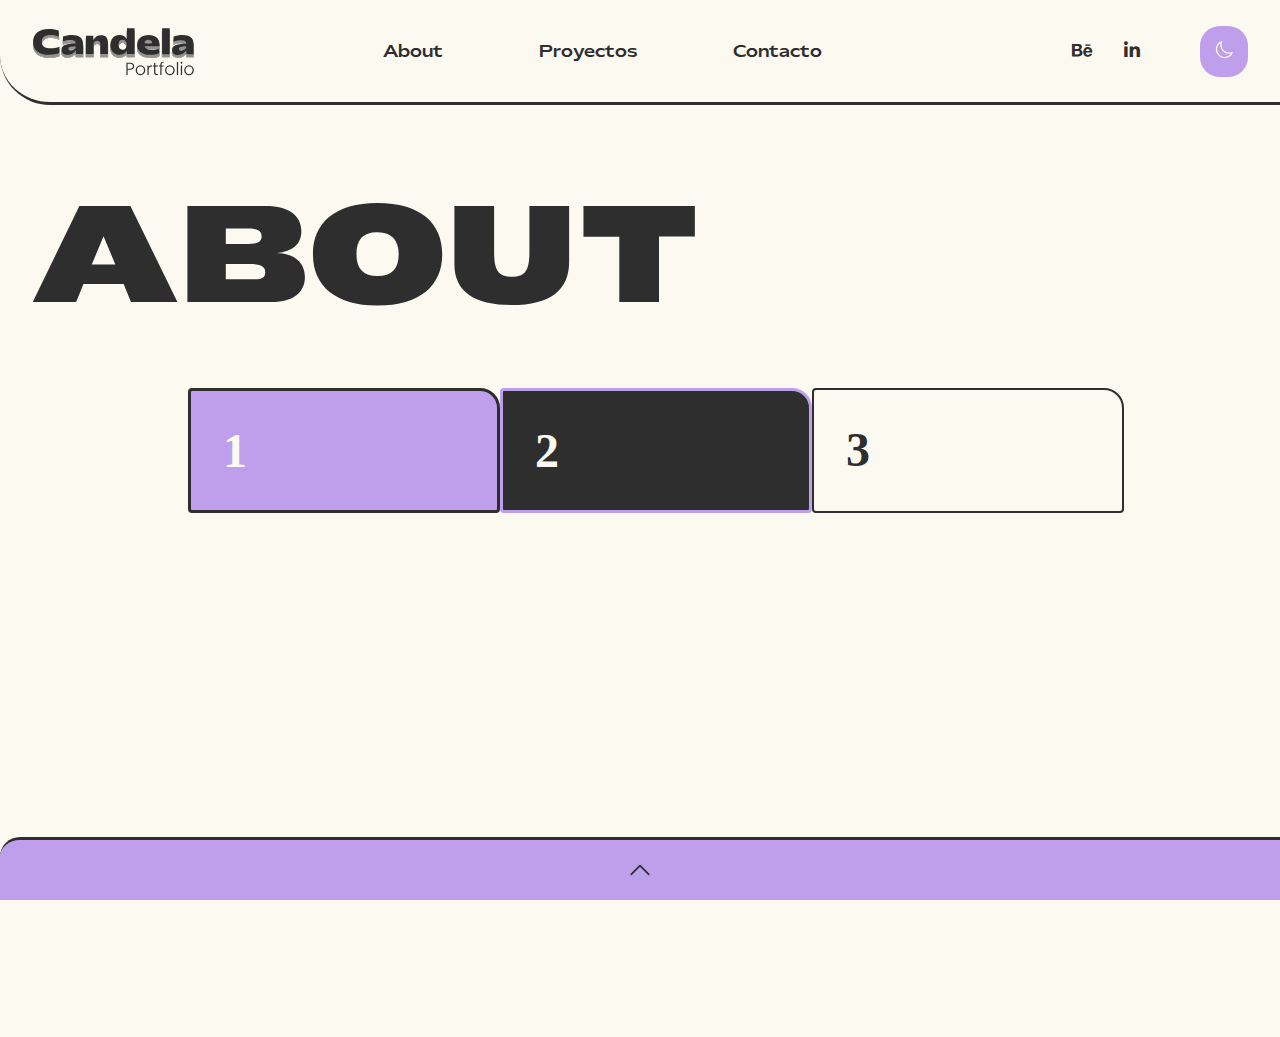
==== commit 8c3e04a0: "ok" ====
--- a/about.html
+++ b/about.html
@@ -36,7 +36,16 @@
 
 
     <Header class="Header">
-        <a href="./index.html"><img src="dg" alt="Logo" class="Logo"></a>
+        <a href="./index.html">   <a href="./index.html"><svg width="164" height="66" viewBox="0 0 164 66" fill="none" xmlns="http://www.w3.org/2000/svg">
+            <mask id="path-1-outside-1_232_8" maskUnits="userSpaceOnUse" x="0.0121212" y="14.9271" width="162.026" height="27.158" fill="black">
+            <rect fill="white" x="0.0121212" y="14.9271" width="162.026" height="27.158"/>
+            <path d="M26.9991 23.3961C24.6309 22.485 22.0677 21.8335 18.66 21.8301C12.6237 21.8243 9.79809 24.0283 9.7936 28.6367C9.78926 33.0829 12.7729 35.2602 18.939 35.2662C21.7625 35.2689 24.4242 34.6874 27.5408 33.587L27.1776 39.98C24.4505 41.0483 21.172 41.6941 17.2452 41.6903C6.98987 41.6803 1.08777 37.1311 1.09587 28.823C1.10398 20.5149 6.95013 15.8797 17.2379 15.8898C21.0349 15.8935 24.2147 16.5781 26.7128 17.3919L26.9991 23.3961ZM29.4766 36.7044C29.4806 32.6153 33.5394 30.4773 42.8211 30.4864L43.6324 30.4871L43.6328 30.1302C43.6348 28.0856 41.9159 26.948 38.4758 26.9447C36.204 26.9425 34.1591 27.2975 30.9777 28.3004L30.9824 23.4973C33.3524 22.526 36.6633 21.8802 40.006 21.8834C47.1458 21.8904 51.0696 25.0422 51.064 30.8189L51.0541 40.9769L43.8494 40.9698L43.8529 37.3675C41.9355 40.0917 39.078 41.7116 35.6055 41.7082C31.8409 41.7046 29.4736 39.7875 29.4766 36.7044ZM36.3578 35.7051C36.3567 36.8409 37.2973 37.3936 38.6928 37.3949C40.0883 37.3963 41.7115 36.8462 43.6278 35.1929L43.6296 33.408L42.9481 33.4073C38.1125 33.4026 36.3593 34.1473 36.3578 35.7051ZM53.9576 40.9797L53.9756 22.611L61.2451 22.6181L61.2404 27.4537C62.6071 23.7553 65.4646 22.0705 69.0994 22.0741C73.5131 22.0784 75.9447 24.5797 75.9399 29.4152L75.9286 41.0011L68.3021 40.9937L68.312 30.8358C68.314 28.7912 67.1467 27.6866 65.2969 27.6848C63.7716 27.6833 62.4402 28.4285 61.5949 30.0503L61.5842 40.9871L53.9576 40.9797ZM87.3865 21.9946C90.6968 21.9978 93.4539 23.4284 94.9441 26.2209L94.9548 15.2516L102.581 15.2591L102.556 41.0271L94.9296 41.0197L94.9332 37.4173C93.2103 40.304 90.7749 41.7621 87.4646 41.7588C82.0773 41.7536 78.4141 37.6609 78.4197 31.9166C78.4254 26.1074 81.9344 21.9892 87.3865 21.9946ZM90.5298 26.8007C87.966 26.7982 86.4713 28.6791 86.4683 31.7622C86.4653 34.8128 87.9564 36.6641 90.5202 36.6666C92.9542 36.669 94.6111 34.8532 94.614 31.8999L94.6143 31.6079C94.6172 28.6221 93.0612 26.8032 90.5298 26.8007ZM105.137 31.9751C105.143 25.744 109.593 21.9513 116.927 21.9585C123.32 21.9647 127.504 25.4413 127.498 30.8286L127.496 33.1652L112.535 33.1507C113.311 35.5854 115.712 36.8859 119.639 36.8897C122.105 36.8921 124.832 36.408 127.461 35.5992L127.1 40.2397C124.632 41.2109 121.906 41.7924 118.466 41.7891C110.125 41.7809 105.131 38.0764 105.137 31.9751ZM120.229 30.2373C120.167 27.9006 118.87 26.5688 116.468 26.5664C114.002 26.564 112.54 27.9256 112.473 30.2298L120.229 30.2373ZM130.111 15.2859L137.738 15.2934L137.713 41.0614L130.086 41.054L130.111 15.2859ZM140.021 36.8123C140.025 32.7231 144.084 30.5852 153.366 30.5942L154.177 30.595L154.177 30.238C154.179 28.1934 152.461 27.0559 149.02 27.0525C146.749 27.0503 144.704 27.4053 141.522 28.4083L141.527 23.6051C143.897 22.6339 147.208 21.988 150.551 21.9913C157.69 21.9982 161.614 25.1501 161.609 30.9268L161.599 41.0847L154.394 41.0777L154.398 37.4754C152.48 40.1996 149.623 41.8195 146.15 41.8161C142.386 41.8124 140.018 39.8953 140.021 36.8123ZM146.902 35.8129C146.901 36.9488 147.842 37.5014 149.237 37.5028C150.633 37.5041 152.256 36.954 154.173 35.3008L154.174 33.5158L153.493 33.5151C148.657 33.5104 146.904 34.2551 146.902 35.8129Z"/>
+            </mask>
+            <path d="M26.9991 23.3961C24.6309 22.485 22.0677 21.8335 18.66 21.8301C12.6237 21.8243 9.79809 24.0283 9.7936 28.6367C9.78926 33.0829 12.7729 35.2602 18.939 35.2662C21.7625 35.2689 24.4242 34.6874 27.5408 33.587L27.1776 39.98C24.4505 41.0483 21.172 41.6941 17.2452 41.6903C6.98987 41.6803 1.08777 37.1311 1.09587 28.823C1.10398 20.5149 6.95013 15.8797 17.2379 15.8898C21.0349 15.8935 24.2147 16.5781 26.7128 17.3919L26.9991 23.3961ZM29.4766 36.7044C29.4806 32.6153 33.5394 30.4773 42.8211 30.4864L43.6324 30.4871L43.6328 30.1302C43.6348 28.0856 41.9159 26.948 38.4758 26.9447C36.204 26.9425 34.1591 27.2975 30.9777 28.3004L30.9824 23.4973C33.3524 22.526 36.6633 21.8802 40.006 21.8834C47.1458 21.8904 51.0696 25.0422 51.064 30.8189L51.0541 40.9769L43.8494 40.9698L43.8529 37.3675C41.9355 40.0917 39.078 41.7116 35.6055 41.7082C31.8409 41.7046 29.4736 39.7875 29.4766 36.7044ZM36.3578 35.7051C36.3567 36.8409 37.2973 37.3936 38.6928 37.3949C40.0883 37.3963 41.7115 36.8462 43.6278 35.1929L43.6296 33.408L42.9481 33.4073C38.1125 33.4026 36.3593 34.1473 36.3578 35.7051ZM53.9576 40.9797L53.9756 22.611L61.2451 22.6181L61.2404 27.4537C62.6071 23.7553 65.4646 22.0705 69.0994 22.0741C73.5131 22.0784 75.9447 24.5797 75.9399 29.4152L75.9286 41.0011L68.3021 40.9937L68.312 30.8358C68.314 28.7912 67.1467 27.6866 65.2969 27.6848C63.7716 27.6833 62.4402 28.4285 61.5949 30.0503L61.5842 40.9871L53.9576 40.9797ZM87.3865 21.9946C90.6968 21.9978 93.4539 23.4284 94.9441 26.2209L94.9548 15.2516L102.581 15.2591L102.556 41.0271L94.9296 41.0197L94.9332 37.4173C93.2103 40.304 90.7749 41.7621 87.4646 41.7588C82.0773 41.7536 78.4141 37.6609 78.4197 31.9166C78.4254 26.1074 81.9344 21.9892 87.3865 21.9946ZM90.5298 26.8007C87.966 26.7982 86.4713 28.6791 86.4683 31.7622C86.4653 34.8128 87.9564 36.6641 90.5202 36.6666C92.9542 36.669 94.6111 34.8532 94.614 31.8999L94.6143 31.6079C94.6172 28.6221 93.0612 26.8032 90.5298 26.8007ZM105.137 31.9751C105.143 25.744 109.593 21.9513 116.927 21.9585C123.32 21.9647 127.504 25.4413 127.498 30.8286L127.496 33.1652L112.535 33.1507C113.311 35.5854 115.712 36.8859 119.639 36.8897C122.105 36.8921 124.832 36.408 127.461 35.5992L127.1 40.2397C124.632 41.2109 121.906 41.7924 118.466 41.7891C110.125 41.7809 105.131 38.0764 105.137 31.9751ZM120.229 30.2373C120.167 27.9006 118.87 26.5688 116.468 26.5664C114.002 26.564 112.54 27.9256 112.473 30.2298L120.229 30.2373ZM130.111 15.2859L137.738 15.2934L137.713 41.0614L130.086 41.054L130.111 15.2859ZM140.021 36.8123C140.025 32.7231 144.084 30.5852 153.366 30.5942L154.177 30.595L154.177 30.238C154.179 28.1934 152.461 27.0559 149.02 27.0525C146.749 27.0503 144.704 27.4053 141.522 28.4083L141.527 23.6051C143.897 22.6339 147.208 21.988 150.551 21.9913C157.69 21.9982 161.614 25.1501 161.609 30.9268L161.599 41.0847L154.394 41.0777L154.398 37.4754C152.48 40.1996 149.623 41.8195 146.15 41.8161C142.386 41.8124 140.018 39.8953 140.021 36.8123ZM146.902 35.8129C146.901 36.9488 147.842 37.5014 149.237 37.5028C150.633 37.5041 152.256 36.954 154.173 35.3008L154.174 33.5158L153.493 33.5151C148.657 33.5104 146.904 34.2551 146.902 35.8129Z" fill="var(--txt)" fill-opacity="0.5"/>
+            <path d="M26.9991 23.3961L26.9273 23.5827L27.2134 23.6928L27.1988 23.3865L26.9991 23.3961ZM27.5408 33.587L27.7405 33.5983L27.7576 33.2984L27.4743 33.3984L27.5408 33.587ZM27.1776 39.98L27.2506 40.1662L27.37 40.1194L27.3773 39.9913L27.1776 39.98ZM26.7128 17.3919L26.9126 17.3823L26.906 17.2445L26.7748 17.2017L26.7128 17.3919ZM27.0709 23.2094C24.6842 22.2913 22.0966 21.6335 18.6602 21.6301L18.6599 22.0301C22.0387 22.0334 24.5775 22.6788 26.9273 23.5827L27.0709 23.2094ZM18.6602 21.6301C15.6242 21.6272 13.3557 22.1788 11.8428 23.3447C10.3192 24.5189 9.59589 26.289 9.5936 28.6365L9.9936 28.6369C9.9958 26.3761 10.6876 24.74 12.087 23.6615C13.4971 22.5747 15.6596 22.0272 18.6599 22.0301L18.6602 21.6301ZM9.5936 28.6365C9.59138 30.9094 10.3563 32.6321 11.9349 33.7783C13.5009 34.9154 15.8386 35.4632 18.9388 35.4662L18.9392 35.0662C15.8733 35.0632 13.6361 34.5192 12.1699 33.4547C10.7162 32.3992 9.99148 30.8102 9.9936 28.6369L9.5936 28.6365ZM18.9388 35.4662C21.7922 35.469 24.4773 34.8807 27.6074 33.7756L27.4743 33.3984C24.3711 34.494 21.7328 35.0689 18.9392 35.0662L18.9388 35.4662ZM27.3412 33.5756L26.9779 39.9686L27.3773 39.9913L27.7405 33.5983L27.3412 33.5756ZM27.1047 39.7938C24.4032 40.852 21.1499 41.4941 17.2454 41.4903L17.245 41.8903C21.1942 41.8942 24.4977 41.2446 27.2506 40.1662L27.1047 39.7938ZM17.2454 41.4903C12.1435 41.4853 8.15435 40.3508 5.4457 38.2115C2.74424 36.0778 1.29187 32.9253 1.29587 28.8232L0.895872 28.8228C0.891769 33.0287 2.38639 36.3049 5.19778 38.5254C8.00199 40.7402 12.0915 41.8853 17.245 41.8903L17.2454 41.4903ZM1.29587 28.8232C1.29987 24.7201 2.74289 21.5458 5.43685 19.3933C8.13749 17.2355 12.1204 16.0848 17.2377 16.0898L17.2381 15.6898C12.0677 15.6847 7.98358 16.8465 5.18717 19.0808C2.38409 21.3205 0.899975 24.6177 0.895872 28.8228L1.29587 28.8232ZM17.2377 16.0898C21.0104 16.0934 24.1692 16.7736 26.6509 17.582L26.7748 17.2017C24.2602 16.3826 21.0595 15.6935 17.2381 15.6898L17.2377 16.0898ZM26.5131 17.4014L26.7993 23.4056L27.1988 23.3865L26.9126 17.3823L26.5131 17.4014ZM43.6324 30.4871L43.6322 30.6871L43.8322 30.6873L43.8324 30.4873L43.6324 30.4871ZM30.9777 28.3004L30.7777 28.3002L30.7774 28.5733L31.0378 28.4912L30.9777 28.3004ZM30.9824 23.4973L30.9065 23.3122L30.7825 23.3631L30.7824 23.4971L30.9824 23.4973ZM51.0541 40.9769L51.0539 41.1769L51.2539 41.1771L51.2541 40.9771L51.0541 40.9769ZM43.8494 40.9698L43.6494 40.9696L43.6492 41.1696L43.8492 41.1698L43.8494 40.9698ZM43.8529 37.3675L44.0529 37.3677L44.0535 36.735L43.6894 37.2524L43.8529 37.3675ZM43.6278 35.1929L43.7585 35.3443L43.8278 35.2846L43.8278 35.1931L43.6278 35.1929ZM43.6296 33.408L43.8296 33.4082L43.8298 33.2082L43.6298 33.208L43.6296 33.408ZM29.6766 36.7046C29.6776 35.7171 29.9228 34.8569 30.4237 34.1188C30.9254 33.3793 31.6924 32.7497 32.7563 32.2389C34.8903 31.2142 38.1885 30.6818 42.8209 30.6864L42.8213 30.2864C38.172 30.2818 34.8 30.8139 32.5832 31.8783C31.4716 32.412 30.6431 33.083 30.0927 33.8942C29.5413 34.7067 29.2777 35.6472 29.2766 36.7042L29.6766 36.7046ZM42.8209 30.6864L43.6322 30.6871L43.6326 30.2871L42.8213 30.2864L42.8209 30.6864ZM43.8324 30.4873L43.8328 30.1304L43.4328 30.13L43.4324 30.487L43.8324 30.4873ZM43.8328 30.1304C43.8339 29.041 43.3708 28.1806 42.4515 27.6026C41.546 27.0333 40.2123 26.7464 38.476 26.7447L38.4756 27.1447C40.1794 27.1463 41.4252 27.4298 42.2386 27.9413C43.0384 28.4441 43.4337 29.1748 43.4328 30.13L43.8328 30.1304ZM38.476 26.7447C36.1775 26.7424 34.1115 27.1028 30.9176 28.1097L31.0378 28.4912C34.2067 27.4921 36.2306 27.1425 38.4756 27.1447L38.476 26.7447ZM31.1777 28.3006L31.1824 23.4975L30.7824 23.4971L30.7777 28.3002L31.1777 28.3006ZM31.0582 23.6824C33.401 22.7222 36.6856 22.0802 40.0058 22.0834L40.0062 21.6834C36.641 21.6801 33.3038 22.3298 30.9065 23.3122L31.0582 23.6824ZM40.0058 22.0834C43.5502 22.0869 46.2647 22.8714 48.0889 24.3432C49.9062 25.8094 50.8667 27.9793 50.864 30.8187L51.264 30.8191C51.2668 27.8818 50.2683 25.5875 48.3401 24.0319C46.4189 22.4818 43.6016 21.6869 40.0062 21.6834L40.0058 22.0834ZM50.864 30.8187L50.8541 40.9767L51.2541 40.9771L51.264 30.8191L50.864 30.8187ZM51.0543 40.7769L43.8496 40.7698L43.8492 41.1698L51.0539 41.1769L51.0543 40.7769ZM44.0494 40.97L44.0529 37.3677L43.6529 37.3673L43.6494 40.9696L44.0494 40.97ZM43.6894 37.2524C41.8069 39.9269 39.0088 41.5116 35.6057 41.5082L35.6053 41.9082C39.1472 41.9117 42.0641 40.2565 44.0165 37.4826L43.6894 37.2524ZM35.6057 41.5082C33.7551 41.5064 32.2712 41.0343 31.2545 40.206C30.2424 39.3816 29.6752 38.1903 29.6766 36.7046L29.2766 36.7042C29.2751 38.3016 29.89 39.6104 31.0019 40.5162C32.1092 41.4182 33.6912 41.9064 35.6053 41.9082L35.6057 41.5082ZM36.1578 35.7049C36.1571 36.3371 36.4231 36.8218 36.8886 37.1405C37.3437 37.4521 37.973 37.5942 38.6926 37.5949L38.693 37.1949C38.0171 37.1943 37.4783 37.0594 37.1145 36.8104C36.761 36.5684 36.5573 36.2089 36.5578 35.7053L36.1578 35.7049ZM38.6926 37.5949C40.1473 37.5963 41.8153 37.0207 43.7585 35.3443L43.4972 35.0415C41.6077 36.6716 40.0292 37.1962 38.693 37.1949L38.6926 37.5949ZM43.8278 35.1931L43.8296 33.4082L43.4296 33.4078L43.4278 35.1927L43.8278 35.1931ZM43.6298 33.208L42.9483 33.2073L42.9479 33.6073L43.6294 33.608L43.6298 33.208ZM42.9483 33.2073C40.5275 33.2049 38.8499 33.3891 37.7716 33.7824C37.23 33.9799 36.8246 34.2353 36.5544 34.5603C36.2809 34.8892 36.1582 35.2746 36.1578 35.7049L36.5578 35.7053C36.5581 35.3566 36.6551 35.0648 36.8619 34.8161C37.072 34.5634 37.4074 34.3409 37.9087 34.1581C38.9162 33.7907 40.533 33.6049 42.9479 33.6073L42.9483 33.2073ZM53.9576 40.9797L53.7576 40.9795L53.7574 41.1795L53.9574 41.1797L53.9576 40.9797ZM53.9756 22.611L53.9757 22.411L53.7757 22.4108L53.7756 22.6108L53.9756 22.611ZM61.2451 22.6181L61.4451 22.6183L61.4453 22.4183L61.2453 22.4181L61.2451 22.6181ZM61.2404 27.4537L61.0404 27.4535L61.428 27.523L61.2404 27.4537ZM75.9286 41.0011L75.9284 41.2011L76.1284 41.2013L76.1286 41.0013L75.9286 41.0011ZM68.3021 40.9937L68.1021 40.9935L68.1019 41.1935L68.3019 41.1937L68.3021 40.9937ZM61.5949 30.0503L61.4175 29.9579L61.3949 30.0012L61.3949 30.0501L61.5949 30.0503ZM61.5842 40.9871L61.584 41.1871L61.784 41.1873L61.7842 40.9873L61.5842 40.9871ZM54.1576 40.9799L54.1756 22.6112L53.7756 22.6108L53.7576 40.9795L54.1576 40.9799ZM53.9754 22.811L61.2449 22.8181L61.2453 22.4181L53.9757 22.411L53.9754 22.811ZM61.0451 22.6179L61.0404 27.4535L61.4404 27.4539L61.4451 22.6183L61.0451 22.6179ZM61.428 27.523C62.0985 25.7085 63.1299 24.3993 64.4294 23.5427C65.73 22.6853 67.3128 22.2723 69.0992 22.2741L69.0996 21.8741C67.2512 21.8723 65.5878 22.2999 64.2093 23.2087C62.8297 24.1181 61.749 25.5005 61.0528 27.3844L61.428 27.523ZM69.0992 22.2741C71.2687 22.2762 72.9204 22.8911 74.031 24.0701C75.1434 25.2509 75.7423 27.0285 75.7399 29.4151L76.1399 29.4154C76.1423 26.9665 75.5277 25.0755 74.3222 23.7958C73.1148 22.5141 71.3438 21.8763 69.0996 21.8741L69.0992 22.2741ZM75.7399 29.4151L75.7286 41.0009L76.1286 41.0013L76.1399 29.4154L75.7399 29.4151ZM75.9288 40.8011L68.3023 40.7937L68.3019 41.1937L75.9284 41.2011L75.9288 40.8011ZM68.5021 40.9939L68.512 30.836L68.112 30.8356L68.1021 40.9935L68.5021 40.9939ZM68.512 30.836C68.513 29.776 68.2103 28.9328 67.6415 28.3541C67.0725 27.7751 66.2617 27.4858 65.2971 27.4848L65.2967 27.8848C66.1819 27.8857 66.8797 28.1496 67.3562 28.6344C67.833 29.1195 68.1129 29.851 68.112 30.8356L68.512 30.836ZM65.2971 27.4848C63.6944 27.4833 62.2961 28.2723 61.4175 29.9579L61.7722 30.1428C62.5844 28.5846 63.8487 27.8834 65.2967 27.8848L65.2971 27.4848ZM61.3949 30.0501L61.3842 40.987L61.7842 40.9873L61.7949 30.0505L61.3949 30.0501ZM61.5844 40.7871L53.9578 40.7797L53.9574 41.1797L61.584 41.1871L61.5844 40.7871ZM94.9441 26.2209L94.7676 26.315L95.1441 26.2211L94.9441 26.2209ZM94.9548 15.2516L94.955 15.0516L94.755 15.0514L94.7548 15.2514L94.9548 15.2516ZM102.581 15.2591L102.781 15.2592L102.782 15.0592L102.582 15.0591L102.581 15.2591ZM102.556 41.0271L102.556 41.2271L102.756 41.2273L102.756 41.0273L102.556 41.0271ZM94.9296 41.0197L94.7296 41.0195L94.7295 41.2195L94.9295 41.2197L94.9296 41.0197ZM94.9332 37.4173L95.1332 37.4175L95.1339 36.6908L94.7614 37.3148L94.9332 37.4173ZM87.3863 22.1946C90.6354 22.1977 93.3178 23.5981 94.7676 26.315L95.1205 26.1267C93.5901 23.2588 90.7582 21.7978 87.3867 21.7946L87.3863 22.1946ZM95.1441 26.2211L95.1548 15.2518L94.7548 15.2514L94.7441 26.2207L95.1441 26.2211ZM94.9546 15.4516L102.581 15.4591L102.582 15.0591L94.955 15.0516L94.9546 15.4516ZM102.381 15.2589L102.356 41.0269L102.756 41.0273L102.781 15.2592L102.381 15.2589ZM102.556 40.8271L94.9298 40.8197L94.9295 41.2197L102.556 41.2271L102.556 40.8271ZM95.1296 41.0199L95.1332 37.4175L94.7332 37.4171L94.7296 41.0195L95.1296 41.0199ZM94.7614 37.3148C93.9139 38.735 92.8968 39.7944 91.6931 40.4992C90.4899 41.2038 89.0895 41.5604 87.4648 41.5588L87.4644 41.9588C89.15 41.9605 90.6224 41.5897 91.8952 40.8444C93.1676 40.0993 94.2296 38.9864 95.1049 37.5198L94.7614 37.3148ZM87.4648 41.5588C84.8245 41.5563 82.6164 40.5534 81.0676 38.8551C79.5174 37.1553 78.6169 34.7464 78.6197 31.9168L78.2197 31.9164C78.2168 34.831 79.1452 37.3407 80.772 39.1246C82.4003 40.91 84.7174 41.9561 87.4644 41.9588L87.4648 41.5588ZM78.6197 31.9168C78.6225 29.0517 79.4889 26.62 81.0102 24.908C82.5294 23.1983 84.714 22.192 87.3863 22.1946L87.3867 21.7946C84.6069 21.7918 82.3109 22.842 80.7112 24.6423C79.1135 26.4403 78.2226 28.9723 78.2197 31.9164L78.6197 31.9168ZM90.53 26.6007C89.1948 26.5994 88.1202 27.091 87.3835 27.9983C86.6513 28.9 86.2698 30.1909 86.2683 31.762L86.6683 31.7624C86.6698 30.2504 87.0372 29.0593 87.694 28.2504C88.3464 27.4471 89.3011 26.9995 90.5296 27.0007L90.53 26.6007ZM86.2683 31.762C86.2668 33.3173 86.6459 34.5931 87.3771 35.4843C88.1125 36.3806 89.186 36.8653 90.52 36.8666L90.5204 36.4666C89.2906 36.4654 88.3366 36.0232 87.6863 35.2306C87.0318 34.4328 86.6669 33.2577 86.6683 31.7624L86.2683 31.762ZM90.52 36.8666C91.79 36.8678 92.8695 36.3931 93.6294 35.5232C94.3871 34.6559 94.8125 33.4131 94.814 31.9001L94.414 31.8997C94.4126 33.34 94.0081 34.4817 93.3282 35.2601C92.6504 36.0358 91.6845 36.4677 90.5204 36.4666L90.52 36.8666ZM94.814 31.9001L94.8143 31.608L94.4143 31.6077L94.414 31.8997L94.814 31.9001ZM94.8143 31.608C94.8158 30.0823 94.4189 28.8302 93.6747 27.9559C92.9272 27.0778 91.847 26.602 90.53 26.6007L90.5296 27.0007C91.7441 27.0019 92.7075 27.4368 93.3701 28.2152C94.036 28.9975 94.4157 30.1477 94.4143 31.6077L94.8143 31.608ZM127.496 33.1652L127.496 33.3652L127.696 33.3654L127.696 33.1654L127.496 33.1652ZM112.535 33.1507L112.535 32.9507L112.261 32.9504L112.344 33.2114L112.535 33.1507ZM127.461 35.5992L127.661 35.6148L127.683 35.3216L127.402 35.4081L127.461 35.5992ZM127.1 40.2397L127.173 40.4258L127.289 40.38L127.299 40.2553L127.1 40.2397ZM120.229 30.2373L120.229 30.4373L120.435 30.4375L120.429 30.232L120.229 30.2373ZM112.473 30.2298L112.273 30.2239L112.267 30.4296L112.473 30.4298L112.473 30.2298ZM105.337 31.9753C105.34 28.9107 106.433 26.4633 108.413 24.7798C110.397 23.0929 113.292 22.1549 116.927 22.1585L116.927 21.7585C113.228 21.7549 110.23 22.7096 108.154 24.4751C106.074 26.2439 104.94 28.8084 104.937 31.9749L105.337 31.9753ZM116.927 22.1585C120.089 22.1616 122.684 23.0228 124.484 24.529C126.28 26.0323 127.301 28.1908 127.298 30.8284L127.698 30.8288C127.701 28.0791 126.633 25.8057 124.741 24.2223C122.852 22.6419 120.159 21.7616 116.927 21.7585L116.927 22.1585ZM127.298 30.8284L127.296 33.1651L127.696 33.1654L127.698 30.8288L127.298 30.8284ZM127.496 32.9652L112.535 32.9507L112.535 33.3507L127.496 33.3652L127.496 32.9652ZM112.344 33.2114C113.16 35.7697 115.677 37.0859 119.638 37.0897L119.639 36.6897C115.747 36.6859 113.463 35.4011 112.726 33.0899L112.344 33.2114ZM119.638 37.0897C122.129 37.0922 124.876 36.6035 127.52 35.7904L127.402 35.4081C124.787 36.2125 122.081 36.6921 119.639 36.6897L119.638 37.0897ZM127.262 35.5837L126.9 40.2242L127.299 40.2553L127.661 35.6148L127.262 35.5837ZM127.026 40.0536C124.583 41.0155 121.881 41.5924 118.466 41.5891L118.465 41.9891C121.93 41.9925 124.682 41.4064 127.173 40.4258L127.026 40.0536ZM118.466 41.5891C114.322 41.585 111.035 40.6623 108.79 39.0061C106.552 37.3552 105.334 34.9644 105.337 31.9753L104.937 31.9749C104.934 35.0871 106.209 37.5992 108.552 39.3279C110.888 41.0514 114.269 41.985 118.465 41.9891L118.466 41.5891ZM120.429 30.232C120.397 29.0287 120.046 28.0561 119.367 27.3843C118.687 26.712 117.706 26.3676 116.468 26.3664L116.468 26.7664C117.632 26.7676 118.5 27.0903 119.085 27.6687C119.67 28.2476 119.999 29.1093 120.029 30.2427L120.429 30.232ZM116.468 26.3664C115.199 26.3652 114.164 26.7153 113.435 27.386C112.706 28.0579 112.308 29.0298 112.273 30.2239L112.673 30.2356C112.705 29.1256 113.072 28.2646 113.706 27.6803C114.342 27.0947 115.271 26.7653 116.468 26.7664L116.468 26.3664ZM112.473 30.4298L120.229 30.4373L120.23 30.0373L112.473 30.0298L112.473 30.4298ZM130.111 15.2859L130.111 15.0859L129.911 15.0857L129.911 15.2857L130.111 15.2859ZM137.738 15.2934L137.938 15.2935L137.938 15.0935L137.738 15.0934L137.738 15.2934ZM137.713 41.0614L137.713 41.2614L137.913 41.2616L137.913 41.0616L137.713 41.0614ZM130.086 41.054L129.886 41.0538L129.886 41.2538L130.086 41.254L130.086 41.054ZM130.111 15.4859L137.738 15.4934L137.738 15.0934L130.111 15.0859L130.111 15.4859ZM137.538 15.2932L137.513 41.0612L137.913 41.0616L137.938 15.2935L137.538 15.2932ZM137.713 40.8614L130.086 40.854L130.086 41.254L137.713 41.2614L137.713 40.8614ZM130.286 41.0542L130.311 15.2861L129.911 15.2857L129.886 41.0538L130.286 41.0542ZM154.177 30.595L154.177 30.795L154.377 30.7952L154.377 30.5952L154.177 30.595ZM141.522 28.4083L141.322 28.4081L141.322 28.6811L141.583 28.599L141.522 28.4083ZM141.527 23.6051L141.451 23.4201L141.327 23.4709L141.327 23.605L141.527 23.6051ZM161.599 41.0847L161.599 41.2847L161.799 41.2849L161.799 41.0849L161.599 41.0847ZM154.394 41.0777L154.194 41.0775L154.194 41.2775L154.394 41.2777L154.394 41.0777ZM154.398 37.4754L154.598 37.4756L154.598 36.8428L154.234 37.3602L154.398 37.4754ZM154.173 35.3008L154.303 35.4522L154.372 35.3924L154.373 35.3009L154.173 35.3008ZM154.174 33.5158L154.374 33.516L154.374 33.316L154.174 33.3158L154.174 33.5158ZM140.221 36.8125C140.222 35.8249 140.467 34.9648 140.968 34.2266C141.47 33.4871 142.237 32.8575 143.301 32.3467C145.435 31.3221 148.733 30.7897 153.366 30.7942L153.366 30.3942C148.717 30.3897 145.345 30.9217 143.128 31.9861C142.016 32.5198 141.188 33.1909 140.637 34.002C140.086 34.8145 139.822 35.7551 139.821 36.8121L140.221 36.8125ZM153.366 30.7942L154.177 30.795L154.177 30.395L153.366 30.3942L153.366 30.7942ZM154.377 30.5952L154.377 30.2382L153.977 30.2378L153.977 30.5948L154.377 30.5952ZM154.377 30.2382C154.379 29.1488 153.915 28.2884 152.996 27.7105C152.091 27.1412 150.757 26.8542 149.021 26.8525L149.02 27.2525C150.724 27.2542 151.97 27.5377 152.783 28.0491C153.583 28.5519 153.978 29.2826 153.977 30.2378L154.377 30.2382ZM149.021 26.8525C146.722 26.8503 144.656 27.2106 141.462 28.2175L141.583 28.599C144.751 27.6 146.775 27.2503 149.02 27.2525L149.021 26.8525ZM141.722 28.4085L141.727 23.6053L141.327 23.605L141.322 28.4081L141.722 28.4085ZM141.603 23.7902C143.946 22.8301 147.23 22.188 150.551 22.1913L150.551 21.7913C147.186 21.788 143.849 22.4376 141.451 23.4201L141.603 23.7902ZM150.551 22.1913C154.095 22.1947 156.809 22.9793 158.634 24.451C160.451 25.9172 161.411 28.0872 161.409 30.9266L161.809 30.927C161.812 27.9897 160.813 25.6954 158.885 24.1397C156.964 22.5897 154.146 21.7948 150.551 21.7913L150.551 22.1913ZM161.409 30.9266L161.399 41.0845L161.799 41.0849L161.809 30.927L161.409 30.9266ZM161.599 40.8847L154.394 40.8777L154.394 41.2777L161.599 41.2847L161.599 40.8847ZM154.594 41.0779L154.598 37.4756L154.198 37.4752L154.194 41.0775L154.594 41.0779ZM154.234 37.3602C152.352 40.0348 149.553 41.6194 146.15 41.6161L146.15 42.0161C149.692 42.0195 152.609 40.3644 154.561 37.5905L154.234 37.3602ZM146.15 41.6161C144.3 41.6143 142.816 41.1421 141.799 40.3139C140.787 39.4894 140.22 38.2981 140.221 36.8125L139.821 36.8121C139.82 38.4095 140.435 39.7182 141.547 40.624C142.654 41.526 144.236 42.0142 146.15 42.0161L146.15 41.6161ZM146.702 35.8127C146.702 36.4449 146.968 36.9297 147.433 37.2483C147.888 37.5599 148.518 37.7021 149.237 37.7028L149.238 37.3028C148.562 37.3021 148.023 37.1673 147.659 36.9183C147.306 36.6763 147.102 36.3168 147.102 35.8131L146.702 35.8127ZM149.237 37.7028C150.692 37.7042 152.36 37.1286 154.303 35.4522L154.042 35.1493C152.152 36.7794 150.574 37.3041 149.238 37.3028L149.237 37.7028ZM154.373 35.3009L154.374 33.516L153.974 33.5156L153.973 35.3006L154.373 35.3009ZM154.174 33.3158L153.493 33.3151L153.493 33.7151L154.174 33.7158L154.174 33.3158ZM153.493 33.3151C151.072 33.3128 149.395 33.497 148.316 33.8902C147.775 34.0877 147.369 34.3432 147.099 34.6682C146.826 34.9971 146.703 35.3825 146.702 35.8127L147.102 35.8131C147.103 35.4645 147.2 35.1726 147.407 34.9239C147.617 34.6713 147.952 34.4488 148.453 34.266C149.461 33.8986 151.078 33.7128 153.493 33.7151L153.493 33.3151Z" fill="var(--txt)" mask="url(#path-1-outside-1_232_8)"/>
+            <path d="M26.9986 20.469C24.6304 19.558 22.0672 18.9064 18.6596 18.9031C12.6233 18.8972 9.79767 21.1012 9.79317 25.7096C9.78883 30.1558 12.7724 32.3331 18.9386 32.3391C21.762 32.3418 24.4238 31.7603 27.5404 30.6599L27.1772 37.0529C24.45 38.1212 21.1716 38.7671 17.2447 38.7632C6.98944 38.7532 1.08734 34.204 1.09544 25.8959C1.10355 17.5878 6.94971 12.9526 17.2375 12.9627C21.0345 12.9664 24.2143 13.651 26.7124 14.4648L26.9986 20.469ZM29.4762 33.7773C29.4802 29.6882 33.539 27.5502 42.8207 27.5593L43.632 27.5601L43.6324 27.2031C43.6344 25.1585 41.9154 24.0209 38.4754 24.0176C36.2036 24.0154 34.1587 24.3704 30.9773 25.3733L30.982 20.5702C33.352 19.5989 36.6629 18.9531 40.0056 18.9563C47.1454 18.9633 51.0692 22.1151 51.0635 27.8918L51.0536 38.0498L43.849 38.0428L43.8525 34.4404C41.9351 37.1646 39.0776 38.7845 35.605 38.7811C31.8404 38.7775 29.4732 36.8604 29.4762 33.7773ZM36.3573 32.778C36.3562 33.9138 37.2968 34.4665 38.6923 34.4678C40.0878 34.4692 41.7111 33.9191 43.6274 32.2658L43.6292 30.4809L42.9476 30.4802C38.1121 30.4755 36.3589 31.2202 36.3573 32.778ZM53.9572 38.0526L53.9751 19.6839L61.2447 19.691L61.24 24.5266C62.6066 20.8282 65.4642 19.1434 69.099 19.147C73.5127 19.1513 75.9442 21.6526 75.9395 26.4882L75.9282 38.074L68.3016 38.0666L68.3116 27.9087C68.3135 25.8641 67.1463 24.7595 65.2965 24.7577C63.7711 24.7562 62.4398 25.5014 61.5944 27.1232L61.5838 38.0601L53.9572 38.0526ZM87.3861 19.0675C90.6964 19.0707 93.4535 20.5013 94.9437 23.2938L94.9544 12.3245L102.581 12.332L102.556 38.1L94.9292 38.0926L94.9327 34.4902C93.2099 37.3769 90.7744 38.835 87.4642 38.8317C82.0769 38.8265 78.4137 34.7338 78.4193 28.9895C78.4249 23.1803 81.9339 19.0621 87.3861 19.0675ZM90.5294 23.8737C87.9656 23.8712 86.4709 25.752 86.4679 28.8351C86.4649 31.8857 87.956 33.737 90.5198 33.7395C92.9538 33.7419 94.6107 31.9261 94.6136 28.9728L94.6139 28.6808C94.6168 25.695 93.0608 23.8761 90.5294 23.8737ZM105.136 29.048C105.142 22.8169 109.592 19.0242 116.927 19.0314C123.32 19.0376 127.503 22.5142 127.498 27.9015L127.496 30.2382L112.535 30.2236C113.311 32.6583 115.711 33.9588 119.638 33.9626C122.105 33.965 124.831 33.4809 127.461 32.6721L127.099 37.3126C124.632 38.2838 121.905 38.8653 118.465 38.862C110.125 38.8538 105.13 35.1493 105.136 29.048ZM120.229 27.3102C120.166 24.9735 118.869 23.6417 116.468 23.6393C114.001 23.6369 112.54 24.9985 112.473 27.3027L120.229 27.3102ZM130.111 12.3588L137.737 12.3663L137.712 38.1343L130.086 38.1269L130.111 12.3588ZM140.021 33.8852C140.025 29.796 144.084 27.6581 153.365 27.6671L154.177 27.6679L154.177 27.3109C154.179 25.2663 152.46 24.1288 149.02 24.1254C146.748 24.1232 144.703 24.4782 141.522 25.4812L141.527 20.6781C143.897 19.7068 147.208 19.0609 150.55 19.0642C157.69 19.0712 161.614 22.223 161.608 27.9997L161.598 38.1576L154.394 38.1506L154.397 34.5483C152.48 37.2725 149.622 38.8924 146.15 38.889C142.385 38.8853 140.018 36.9682 140.021 33.8852ZM146.902 32.8858C146.901 34.0217 147.842 34.5743 149.237 34.5757C150.633 34.577 152.256 34.0269 154.172 32.3737L154.174 30.5887L153.492 30.5881C148.657 30.5833 146.904 31.3281 146.902 32.8858Z" fill="var(--txt)"/>
+            <path d="M102.199 50.3069C102.199 51.3543 101.856 52.198 101.169 52.8381C100.483 53.4781 99.4529 53.7981 98.0797 53.7981H95.6184V59H94.3965V46.7983H98.0797C99.4413 46.7983 100.465 47.1183 101.152 47.7583C101.85 48.3984 102.199 49.2479 102.199 50.3069ZM98.0797 52.7508C99.9882 52.7508 100.943 51.9362 100.943 50.3069C100.943 49.4923 100.716 48.8755 100.262 48.4566C99.8079 48.0376 99.0805 47.8282 98.0797 47.8282H95.6184V52.7508H98.0797ZM108.422 59.1397C107.526 59.1397 106.717 58.9419 105.995 58.5462C105.285 58.1389 104.721 57.5686 104.302 56.8355C103.895 56.0907 103.691 55.2237 103.691 54.2345C103.691 53.2454 103.9 52.3842 104.319 51.651C104.738 50.9062 105.309 50.336 106.03 49.9403C106.752 49.533 107.56 49.3294 108.457 49.3294C109.353 49.3294 110.161 49.533 110.883 49.9403C111.616 50.336 112.186 50.9062 112.594 51.651C113.013 52.3842 113.222 53.2454 113.222 54.2345C113.222 55.2121 113.013 56.0732 112.594 56.818C112.175 57.5628 111.599 58.1389 110.865 58.5462C110.132 58.9419 109.318 59.1397 108.422 59.1397ZM108.422 58.0749C109.05 58.0749 109.632 57.9352 110.167 57.6559C110.703 57.365 111.133 56.9344 111.459 56.3642C111.796 55.7823 111.965 55.0724 111.965 54.2345C111.965 53.3966 111.802 52.6926 111.476 52.1224C111.151 51.5405 110.72 51.1099 110.185 50.8306C109.649 50.5397 109.067 50.3942 108.439 50.3942C107.811 50.3942 107.229 50.5397 106.693 50.8306C106.158 51.1099 105.728 51.5405 105.402 52.1224C105.087 52.6926 104.93 53.3966 104.93 54.2345C104.93 55.0724 105.087 55.7823 105.402 56.3642C105.728 56.9344 106.152 57.365 106.676 57.6559C107.211 57.9352 107.793 58.0749 108.422 58.0749ZM116.671 51.1623C116.939 50.5688 117.346 50.1091 117.893 49.7832C118.452 49.4574 119.133 49.2945 119.936 49.2945V50.5688H119.604C118.72 50.5688 118.01 50.8073 117.474 51.2845C116.939 51.7616 116.671 52.5588 116.671 53.6759V59H115.449V49.469H116.671V51.1623ZM123.362 50.4989V56.4165C123.362 56.9984 123.473 57.3999 123.694 57.621C123.915 57.8421 124.305 57.9527 124.864 57.9527H125.981V59H124.672C123.81 59 123.17 58.8022 122.751 58.4065C122.332 57.9992 122.123 57.3359 122.123 56.4165V50.4989H120.796V49.469H122.123V47.0776H123.362V49.469H125.981V50.4989H123.362ZM131.749 50.4989H129.532V59H128.31V50.4989H126.984V49.469H128.31V48.8057C128.31 47.77 128.572 47.0077 129.096 46.519C129.631 46.0302 130.492 45.7858 131.679 45.7858V46.8332C130.888 46.8332 130.329 46.9845 130.003 47.287C129.689 47.5896 129.532 48.0958 129.532 48.8057V49.469H131.749V50.4989ZM137.845 59.1397C136.949 59.1397 136.14 58.9419 135.418 58.5462C134.708 58.1389 134.144 57.5686 133.725 56.8355C133.318 56.0907 133.114 55.2237 133.114 54.2345C133.114 53.2454 133.323 52.3842 133.742 51.651C134.161 50.9062 134.732 50.336 135.453 49.9403C136.175 49.533 136.983 49.3294 137.88 49.3294C138.776 49.3294 139.584 49.533 140.306 49.9403C141.039 50.336 141.609 50.9062 142.017 51.651C142.436 52.3842 142.645 53.2454 142.645 54.2345C142.645 55.2121 142.436 56.0732 142.017 56.818C141.598 57.5628 141.022 58.1389 140.288 58.5462C139.555 58.9419 138.741 59.1397 137.845 59.1397ZM137.845 58.0749C138.473 58.0749 139.055 57.9352 139.59 57.6559C140.126 57.365 140.556 56.9344 140.882 56.3642C141.219 55.7823 141.388 55.0724 141.388 54.2345C141.388 53.3966 141.225 52.6926 140.899 52.1224C140.574 51.5405 140.143 51.1099 139.608 50.8306C139.072 50.5397 138.49 50.3942 137.862 50.3942C137.234 50.3942 136.652 50.5397 136.116 50.8306C135.581 51.1099 135.151 51.5405 134.825 52.1224C134.51 52.6926 134.353 53.3966 134.353 54.2345C134.353 55.0724 134.51 55.7823 134.825 56.3642C135.151 56.9344 135.575 57.365 136.099 57.6559C136.634 57.9352 137.216 58.0749 137.845 58.0749ZM146.094 46.0826V59H144.872V46.0826H146.094ZM149.472 47.6711C149.228 47.6711 149.019 47.5838 148.844 47.4092C148.669 47.2347 148.582 47.0194 148.582 46.7633C148.582 46.5073 148.669 46.2979 148.844 46.1349C149.019 45.9604 149.228 45.8731 149.472 45.8731C149.717 45.8731 149.926 45.9604 150.101 46.1349C150.275 46.2979 150.363 46.5073 150.363 46.7633C150.363 47.0194 150.275 47.2347 150.101 47.4092C149.926 47.5838 149.717 47.6711 149.472 47.6711ZM150.083 49.469V59H148.861V49.469H150.083ZM157.022 59.1397C156.126 59.1397 155.318 58.9419 154.596 58.5462C153.886 58.1389 153.322 57.5686 152.903 56.8355C152.495 56.0907 152.292 55.2237 152.292 54.2345C152.292 53.2454 152.501 52.3842 152.92 51.651C153.339 50.9062 153.909 50.336 154.631 49.9403C155.352 49.533 156.161 49.3294 157.057 49.3294C157.953 49.3294 158.762 49.533 159.484 49.9403C160.217 50.336 160.787 50.9062 161.194 51.651C161.613 52.3842 161.823 53.2454 161.823 54.2345C161.823 55.2121 161.613 56.0732 161.194 56.818C160.775 57.5628 160.199 58.1389 159.466 58.5462C158.733 58.9419 157.918 59.1397 157.022 59.1397ZM157.022 58.0749C157.651 58.0749 158.233 57.9352 158.768 57.6559C159.303 57.365 159.734 56.9344 160.06 56.3642C160.397 55.7823 160.566 55.0724 160.566 54.2345C160.566 53.3966 160.403 52.6926 160.077 52.1224C159.751 51.5405 159.321 51.1099 158.785 50.8306C158.25 50.5397 157.668 50.3942 157.04 50.3942C156.411 50.3942 155.83 50.5397 155.294 50.8306C154.759 51.1099 154.328 51.5405 154.002 52.1224C153.688 52.6926 153.531 53.3966 153.531 54.2345C153.531 55.0724 153.688 55.7823 154.002 56.3642C154.328 56.9344 154.753 57.365 155.277 57.6559C155.812 57.9352 156.394 58.0749 157.022 58.0749Z" fill="var(--txt)"/>
+            </svg></a>
 
 
         <!-- Menú navegación mobile -->
@@ -190,7 +199,7 @@
 
     </main>
 
-    <!-- <footer class="Footer">
+    <footer class="Footer">
         <nav class="Footer-nav">
             <ul class="Footer-ul">
                 <li class="Footer-li"><a type="navegacion" href="./index.html"><svg class="Footer-svg"
@@ -218,42 +227,54 @@
             </ul>
         </nav>
 
-        <nav class="Footer-navDekstop">
-            <div class="Footer-secciones">
-                <ul class="Footer-ulDekstop">
-                    <li class="Footer-liDekstop">Inicio</li>
-                    <li class="Footer-liDekstop">About</li>
-                    <li class="Footer-liDekstop">Proyectos</li>
-                    <li class="Footer-liDekstop">Contacto</li>
-                </ul>
-            </div>
-
-
-            <div class="Footer-proyectos">
-                <ul class="Footer-ulDekstop">
-
-                    <li class="Footer-liProyectos"><a href="./"></a>Mattura</li>
-                    <li class="Footer-liProyectos"><a href=""></a>Rutea</li>
-                    <li class="Footer-liProyectos"><a href=""></a>unavioska.</li>
-                    <li class="Footer-liProyectos"><a href=""></a>cocozone.</li>
-                    <li class="Footer-liProyectos"><a href=""></a>Giftopia</li>
-
-                </ul>
-            </div>
-
-            <div class="Footer-rrss">
-                <ul class="Footer-ulDekstop">
-
-                    <li class="Footer-liProyectos"><a href="./"></a><i class="fa-brands fa-linkedin-in"></i></li>
-                    <li class="Footer-liProyectos"><a href=""></a><i
-                        class="fa-brands fa-behance"></i></li>
-                   
-
-                </ul>
-            </div>
-
-        </nav>
-    </footer> -->
+
+        <div class="Footer-boton" id="Footer-btn">
+            <svg class="Footer-desplegar" xmlns="http://www.w3.org/2000/svg" fill="none" viewBox="0 0 24 24"
+                stroke-width="1.5" stroke="var(--txt)" class="size-6">
+                <path stroke-linecap="round" stroke-linejoin="round" d="m4.5 15.75 7.5-7.5 7.5 7.5" />
+            </svg>
+
+        </div>
+
+        <div class="Footer-contenido">
+
+
+            <nav class="Footer-navDekstop">
+                <div class="Footer-secciones">
+                    <ul class="Footer-ulDekstop">
+                        <li class="Footer-liDekstop">Inicio</li>
+                        <li class="Footer-liDekstop">About</li>
+                        <li class="Footer-liDekstop">Proyectos</li>
+                        <li class="Footer-liDekstop">Contacto</li>
+                    </ul>
+                </div>
+
+                <div class="Footer-proyectos">
+                    <ul class="Footer-ulDekstop">
+
+                        <li class="Footer-liProyectos"><a href="./"></a>Mattura</li>
+                        <li class="Footer-liProyectos"><a href=""></a>Rutea</li>
+                        <li class="Footer-liProyectos"><a href=""></a>unavioska.</li>
+                        <li class="Footer-liProyectos"><a href=""></a>cocozone.</li>
+                        <li class="Footer-liProyectos"><a href=""></a>Giftopia</li>
+
+                    </ul>
+                </div>
+
+                <div class="Footer-rrss">
+                    <ul class="Footer-ulDekstop">
+
+                        <li class="Footer-liProyectos"><a href="./"></a><i class="fa-brands fa-linkedin-in"></i></li>
+                        <li class="Footer-liProyectos"><a href=""></a><i class="fa-brands fa-behance"></i></li>
+
+
+                    </ul>
+                </div>
+
+            </nav>
+        </div>
+    </footer>
+
 
 
 
--- a/css/styles.css
+++ b/css/styles.css
@@ -602,6 +602,7 @@
         width: 100%;
         display: flex;
         justify-content: center;
+        cursor: pointer;
     }
 
 
@@ -616,9 +617,8 @@
 
 
     .Footer-contenido {
-        max-height: 0;
-        overflow: hidden;
-        transition: max-height 1s ease;
+      display: none;
+      transition: all 1s ease;
      
      
  
@@ -627,8 +627,7 @@
 
 
     .Footer-contenido.isActive {
-        max-height: 500px;
-        overflow: visible;
+      display: block;
        
     }
 
--- a/css/about/about.css
+++ b/css/about/about.css
@@ -16,6 +16,7 @@
     flex-direction: column;
     gap: 2rem;
     margin: 1rem;
+    padding-top: 2rem;
 }
 
 
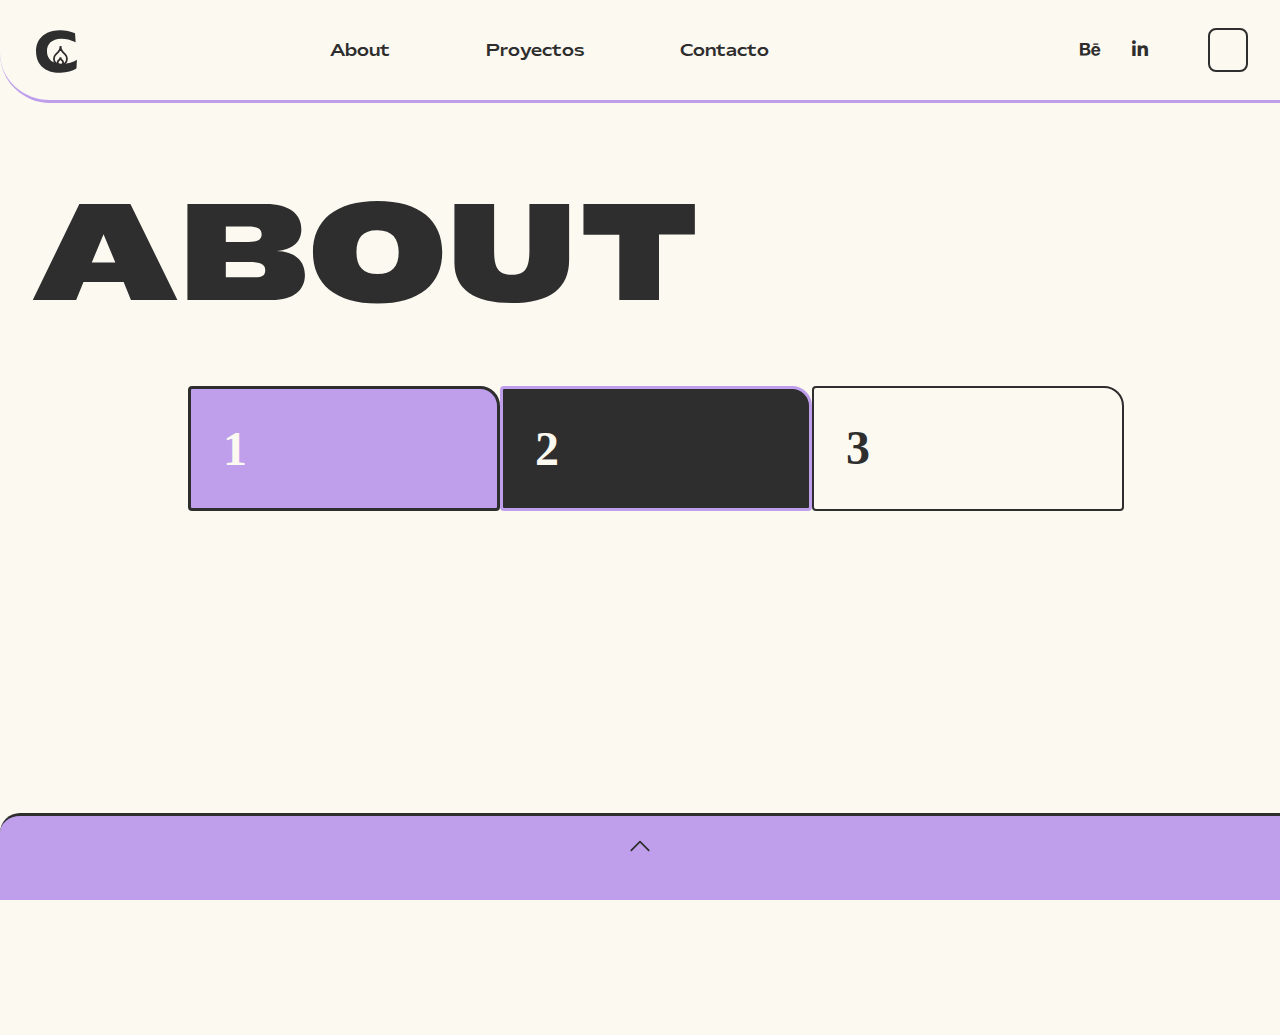
==== commit b3a47562: "cambios finales" ====
--- a/about.html
+++ b/about.html
@@ -36,16 +36,18 @@
 
 
     <Header class="Header">
-        <a href="./index.html">   <a href="./index.html"><svg width="164" height="66" viewBox="0 0 164 66" fill="none" xmlns="http://www.w3.org/2000/svg">
-            <mask id="path-1-outside-1_232_8" maskUnits="userSpaceOnUse" x="0.0121212" y="14.9271" width="162.026" height="27.158" fill="black">
-            <rect fill="white" x="0.0121212" y="14.9271" width="162.026" height="27.158"/>
-            <path d="M26.9991 23.3961C24.6309 22.485 22.0677 21.8335 18.66 21.8301C12.6237 21.8243 9.79809 24.0283 9.7936 28.6367C9.78926 33.0829 12.7729 35.2602 18.939 35.2662C21.7625 35.2689 24.4242 34.6874 27.5408 33.587L27.1776 39.98C24.4505 41.0483 21.172 41.6941 17.2452 41.6903C6.98987 41.6803 1.08777 37.1311 1.09587 28.823C1.10398 20.5149 6.95013 15.8797 17.2379 15.8898C21.0349 15.8935 24.2147 16.5781 26.7128 17.3919L26.9991 23.3961ZM29.4766 36.7044C29.4806 32.6153 33.5394 30.4773 42.8211 30.4864L43.6324 30.4871L43.6328 30.1302C43.6348 28.0856 41.9159 26.948 38.4758 26.9447C36.204 26.9425 34.1591 27.2975 30.9777 28.3004L30.9824 23.4973C33.3524 22.526 36.6633 21.8802 40.006 21.8834C47.1458 21.8904 51.0696 25.0422 51.064 30.8189L51.0541 40.9769L43.8494 40.9698L43.8529 37.3675C41.9355 40.0917 39.078 41.7116 35.6055 41.7082C31.8409 41.7046 29.4736 39.7875 29.4766 36.7044ZM36.3578 35.7051C36.3567 36.8409 37.2973 37.3936 38.6928 37.3949C40.0883 37.3963 41.7115 36.8462 43.6278 35.1929L43.6296 33.408L42.9481 33.4073C38.1125 33.4026 36.3593 34.1473 36.3578 35.7051ZM53.9576 40.9797L53.9756 22.611L61.2451 22.6181L61.2404 27.4537C62.6071 23.7553 65.4646 22.0705 69.0994 22.0741C73.5131 22.0784 75.9447 24.5797 75.9399 29.4152L75.9286 41.0011L68.3021 40.9937L68.312 30.8358C68.314 28.7912 67.1467 27.6866 65.2969 27.6848C63.7716 27.6833 62.4402 28.4285 61.5949 30.0503L61.5842 40.9871L53.9576 40.9797ZM87.3865 21.9946C90.6968 21.9978 93.4539 23.4284 94.9441 26.2209L94.9548 15.2516L102.581 15.2591L102.556 41.0271L94.9296 41.0197L94.9332 37.4173C93.2103 40.304 90.7749 41.7621 87.4646 41.7588C82.0773 41.7536 78.4141 37.6609 78.4197 31.9166C78.4254 26.1074 81.9344 21.9892 87.3865 21.9946ZM90.5298 26.8007C87.966 26.7982 86.4713 28.6791 86.4683 31.7622C86.4653 34.8128 87.9564 36.6641 90.5202 36.6666C92.9542 36.669 94.6111 34.8532 94.614 31.8999L94.6143 31.6079C94.6172 28.6221 93.0612 26.8032 90.5298 26.8007ZM105.137 31.9751C105.143 25.744 109.593 21.9513 116.927 21.9585C123.32 21.9647 127.504 25.4413 127.498 30.8286L127.496 33.1652L112.535 33.1507C113.311 35.5854 115.712 36.8859 119.639 36.8897C122.105 36.8921 124.832 36.408 127.461 35.5992L127.1 40.2397C124.632 41.2109 121.906 41.7924 118.466 41.7891C110.125 41.7809 105.131 38.0764 105.137 31.9751ZM120.229 30.2373C120.167 27.9006 118.87 26.5688 116.468 26.5664C114.002 26.564 112.54 27.9256 112.473 30.2298L120.229 30.2373ZM130.111 15.2859L137.738 15.2934L137.713 41.0614L130.086 41.054L130.111 15.2859ZM140.021 36.8123C140.025 32.7231 144.084 30.5852 153.366 30.5942L154.177 30.595L154.177 30.238C154.179 28.1934 152.461 27.0559 149.02 27.0525C146.749 27.0503 144.704 27.4053 141.522 28.4083L141.527 23.6051C143.897 22.6339 147.208 21.988 150.551 21.9913C157.69 21.9982 161.614 25.1501 161.609 30.9268L161.599 41.0847L154.394 41.0777L154.398 37.4754C152.48 40.1996 149.623 41.8195 146.15 41.8161C142.386 41.8124 140.018 39.8953 140.021 36.8123ZM146.902 35.8129C146.901 36.9488 147.842 37.5014 149.237 37.5028C150.633 37.5041 152.256 36.954 154.173 35.3008L154.174 33.5158L153.493 33.5151C148.657 33.5104 146.904 34.2551 146.902 35.8129Z"/>
-            </mask>
-            <path d="M26.9991 23.3961C24.6309 22.485 22.0677 21.8335 18.66 21.8301C12.6237 21.8243 9.79809 24.0283 9.7936 28.6367C9.78926 33.0829 12.7729 35.2602 18.939 35.2662C21.7625 35.2689 24.4242 34.6874 27.5408 33.587L27.1776 39.98C24.4505 41.0483 21.172 41.6941 17.2452 41.6903C6.98987 41.6803 1.08777 37.1311 1.09587 28.823C1.10398 20.5149 6.95013 15.8797 17.2379 15.8898C21.0349 15.8935 24.2147 16.5781 26.7128 17.3919L26.9991 23.3961ZM29.4766 36.7044C29.4806 32.6153 33.5394 30.4773 42.8211 30.4864L43.6324 30.4871L43.6328 30.1302C43.6348 28.0856 41.9159 26.948 38.4758 26.9447C36.204 26.9425 34.1591 27.2975 30.9777 28.3004L30.9824 23.4973C33.3524 22.526 36.6633 21.8802 40.006 21.8834C47.1458 21.8904 51.0696 25.0422 51.064 30.8189L51.0541 40.9769L43.8494 40.9698L43.8529 37.3675C41.9355 40.0917 39.078 41.7116 35.6055 41.7082C31.8409 41.7046 29.4736 39.7875 29.4766 36.7044ZM36.3578 35.7051C36.3567 36.8409 37.2973 37.3936 38.6928 37.3949C40.0883 37.3963 41.7115 36.8462 43.6278 35.1929L43.6296 33.408L42.9481 33.4073C38.1125 33.4026 36.3593 34.1473 36.3578 35.7051ZM53.9576 40.9797L53.9756 22.611L61.2451 22.6181L61.2404 27.4537C62.6071 23.7553 65.4646 22.0705 69.0994 22.0741C73.5131 22.0784 75.9447 24.5797 75.9399 29.4152L75.9286 41.0011L68.3021 40.9937L68.312 30.8358C68.314 28.7912 67.1467 27.6866 65.2969 27.6848C63.7716 27.6833 62.4402 28.4285 61.5949 30.0503L61.5842 40.9871L53.9576 40.9797ZM87.3865 21.9946C90.6968 21.9978 93.4539 23.4284 94.9441 26.2209L94.9548 15.2516L102.581 15.2591L102.556 41.0271L94.9296 41.0197L94.9332 37.4173C93.2103 40.304 90.7749 41.7621 87.4646 41.7588C82.0773 41.7536 78.4141 37.6609 78.4197 31.9166C78.4254 26.1074 81.9344 21.9892 87.3865 21.9946ZM90.5298 26.8007C87.966 26.7982 86.4713 28.6791 86.4683 31.7622C86.4653 34.8128 87.9564 36.6641 90.5202 36.6666C92.9542 36.669 94.6111 34.8532 94.614 31.8999L94.6143 31.6079C94.6172 28.6221 93.0612 26.8032 90.5298 26.8007ZM105.137 31.9751C105.143 25.744 109.593 21.9513 116.927 21.9585C123.32 21.9647 127.504 25.4413 127.498 30.8286L127.496 33.1652L112.535 33.1507C113.311 35.5854 115.712 36.8859 119.639 36.8897C122.105 36.8921 124.832 36.408 127.461 35.5992L127.1 40.2397C124.632 41.2109 121.906 41.7924 118.466 41.7891C110.125 41.7809 105.131 38.0764 105.137 31.9751ZM120.229 30.2373C120.167 27.9006 118.87 26.5688 116.468 26.5664C114.002 26.564 112.54 27.9256 112.473 30.2298L120.229 30.2373ZM130.111 15.2859L137.738 15.2934L137.713 41.0614L130.086 41.054L130.111 15.2859ZM140.021 36.8123C140.025 32.7231 144.084 30.5852 153.366 30.5942L154.177 30.595L154.177 30.238C154.179 28.1934 152.461 27.0559 149.02 27.0525C146.749 27.0503 144.704 27.4053 141.522 28.4083L141.527 23.6051C143.897 22.6339 147.208 21.988 150.551 21.9913C157.69 21.9982 161.614 25.1501 161.609 30.9268L161.599 41.0847L154.394 41.0777L154.398 37.4754C152.48 40.1996 149.623 41.8195 146.15 41.8161C142.386 41.8124 140.018 39.8953 140.021 36.8123ZM146.902 35.8129C146.901 36.9488 147.842 37.5014 149.237 37.5028C150.633 37.5041 152.256 36.954 154.173 35.3008L154.174 33.5158L153.493 33.5151C148.657 33.5104 146.904 34.2551 146.902 35.8129Z" fill="var(--txt)" fill-opacity="0.5"/>
-            <path d="M26.9991 23.3961L26.9273 23.5827L27.2134 23.6928L27.1988 23.3865L26.9991 23.3961ZM27.5408 33.587L27.7405 33.5983L27.7576 33.2984L27.4743 33.3984L27.5408 33.587ZM27.1776 39.98L27.2506 40.1662L27.37 40.1194L27.3773 39.9913L27.1776 39.98ZM26.7128 17.3919L26.9126 17.3823L26.906 17.2445L26.7748 17.2017L26.7128 17.3919ZM27.0709 23.2094C24.6842 22.2913 22.0966 21.6335 18.6602 21.6301L18.6599 22.0301C22.0387 22.0334 24.5775 22.6788 26.9273 23.5827L27.0709 23.2094ZM18.6602 21.6301C15.6242 21.6272 13.3557 22.1788 11.8428 23.3447C10.3192 24.5189 9.59589 26.289 9.5936 28.6365L9.9936 28.6369C9.9958 26.3761 10.6876 24.74 12.087 23.6615C13.4971 22.5747 15.6596 22.0272 18.6599 22.0301L18.6602 21.6301ZM9.5936 28.6365C9.59138 30.9094 10.3563 32.6321 11.9349 33.7783C13.5009 34.9154 15.8386 35.4632 18.9388 35.4662L18.9392 35.0662C15.8733 35.0632 13.6361 34.5192 12.1699 33.4547C10.7162 32.3992 9.99148 30.8102 9.9936 28.6369L9.5936 28.6365ZM18.9388 35.4662C21.7922 35.469 24.4773 34.8807 27.6074 33.7756L27.4743 33.3984C24.3711 34.494 21.7328 35.0689 18.9392 35.0662L18.9388 35.4662ZM27.3412 33.5756L26.9779 39.9686L27.3773 39.9913L27.7405 33.5983L27.3412 33.5756ZM27.1047 39.7938C24.4032 40.852 21.1499 41.4941 17.2454 41.4903L17.245 41.8903C21.1942 41.8942 24.4977 41.2446 27.2506 40.1662L27.1047 39.7938ZM17.2454 41.4903C12.1435 41.4853 8.15435 40.3508 5.4457 38.2115C2.74424 36.0778 1.29187 32.9253 1.29587 28.8232L0.895872 28.8228C0.891769 33.0287 2.38639 36.3049 5.19778 38.5254C8.00199 40.7402 12.0915 41.8853 17.245 41.8903L17.2454 41.4903ZM1.29587 28.8232C1.29987 24.7201 2.74289 21.5458 5.43685 19.3933C8.13749 17.2355 12.1204 16.0848 17.2377 16.0898L17.2381 15.6898C12.0677 15.6847 7.98358 16.8465 5.18717 19.0808C2.38409 21.3205 0.899975 24.6177 0.895872 28.8228L1.29587 28.8232ZM17.2377 16.0898C21.0104 16.0934 24.1692 16.7736 26.6509 17.582L26.7748 17.2017C24.2602 16.3826 21.0595 15.6935 17.2381 15.6898L17.2377 16.0898ZM26.5131 17.4014L26.7993 23.4056L27.1988 23.3865L26.9126 17.3823L26.5131 17.4014ZM43.6324 30.4871L43.6322 30.6871L43.8322 30.6873L43.8324 30.4873L43.6324 30.4871ZM30.9777 28.3004L30.7777 28.3002L30.7774 28.5733L31.0378 28.4912L30.9777 28.3004ZM30.9824 23.4973L30.9065 23.3122L30.7825 23.3631L30.7824 23.4971L30.9824 23.4973ZM51.0541 40.9769L51.0539 41.1769L51.2539 41.1771L51.2541 40.9771L51.0541 40.9769ZM43.8494 40.9698L43.6494 40.9696L43.6492 41.1696L43.8492 41.1698L43.8494 40.9698ZM43.8529 37.3675L44.0529 37.3677L44.0535 36.735L43.6894 37.2524L43.8529 37.3675ZM43.6278 35.1929L43.7585 35.3443L43.8278 35.2846L43.8278 35.1931L43.6278 35.1929ZM43.6296 33.408L43.8296 33.4082L43.8298 33.2082L43.6298 33.208L43.6296 33.408ZM29.6766 36.7046C29.6776 35.7171 29.9228 34.8569 30.4237 34.1188C30.9254 33.3793 31.6924 32.7497 32.7563 32.2389C34.8903 31.2142 38.1885 30.6818 42.8209 30.6864L42.8213 30.2864C38.172 30.2818 34.8 30.8139 32.5832 31.8783C31.4716 32.412 30.6431 33.083 30.0927 33.8942C29.5413 34.7067 29.2777 35.6472 29.2766 36.7042L29.6766 36.7046ZM42.8209 30.6864L43.6322 30.6871L43.6326 30.2871L42.8213 30.2864L42.8209 30.6864ZM43.8324 30.4873L43.8328 30.1304L43.4328 30.13L43.4324 30.487L43.8324 30.4873ZM43.8328 30.1304C43.8339 29.041 43.3708 28.1806 42.4515 27.6026C41.546 27.0333 40.2123 26.7464 38.476 26.7447L38.4756 27.1447C40.1794 27.1463 41.4252 27.4298 42.2386 27.9413C43.0384 28.4441 43.4337 29.1748 43.4328 30.13L43.8328 30.1304ZM38.476 26.7447C36.1775 26.7424 34.1115 27.1028 30.9176 28.1097L31.0378 28.4912C34.2067 27.4921 36.2306 27.1425 38.4756 27.1447L38.476 26.7447ZM31.1777 28.3006L31.1824 23.4975L30.7824 23.4971L30.7777 28.3002L31.1777 28.3006ZM31.0582 23.6824C33.401 22.7222 36.6856 22.0802 40.0058 22.0834L40.0062 21.6834C36.641 21.6801 33.3038 22.3298 30.9065 23.3122L31.0582 23.6824ZM40.0058 22.0834C43.5502 22.0869 46.2647 22.8714 48.0889 24.3432C49.9062 25.8094 50.8667 27.9793 50.864 30.8187L51.264 30.8191C51.2668 27.8818 50.2683 25.5875 48.3401 24.0319C46.4189 22.4818 43.6016 21.6869 40.0062 21.6834L40.0058 22.0834ZM50.864 30.8187L50.8541 40.9767L51.2541 40.9771L51.264 30.8191L50.864 30.8187ZM51.0543 40.7769L43.8496 40.7698L43.8492 41.1698L51.0539 41.1769L51.0543 40.7769ZM44.0494 40.97L44.0529 37.3677L43.6529 37.3673L43.6494 40.9696L44.0494 40.97ZM43.6894 37.2524C41.8069 39.9269 39.0088 41.5116 35.6057 41.5082L35.6053 41.9082C39.1472 41.9117 42.0641 40.2565 44.0165 37.4826L43.6894 37.2524ZM35.6057 41.5082C33.7551 41.5064 32.2712 41.0343 31.2545 40.206C30.2424 39.3816 29.6752 38.1903 29.6766 36.7046L29.2766 36.7042C29.2751 38.3016 29.89 39.6104 31.0019 40.5162C32.1092 41.4182 33.6912 41.9064 35.6053 41.9082L35.6057 41.5082ZM36.1578 35.7049C36.1571 36.3371 36.4231 36.8218 36.8886 37.1405C37.3437 37.4521 37.973 37.5942 38.6926 37.5949L38.693 37.1949C38.0171 37.1943 37.4783 37.0594 37.1145 36.8104C36.761 36.5684 36.5573 36.2089 36.5578 35.7053L36.1578 35.7049ZM38.6926 37.5949C40.1473 37.5963 41.8153 37.0207 43.7585 35.3443L43.4972 35.0415C41.6077 36.6716 40.0292 37.1962 38.693 37.1949L38.6926 37.5949ZM43.8278 35.1931L43.8296 33.4082L43.4296 33.4078L43.4278 35.1927L43.8278 35.1931ZM43.6298 33.208L42.9483 33.2073L42.9479 33.6073L43.6294 33.608L43.6298 33.208ZM42.9483 33.2073C40.5275 33.2049 38.8499 33.3891 37.7716 33.7824C37.23 33.9799 36.8246 34.2353 36.5544 34.5603C36.2809 34.8892 36.1582 35.2746 36.1578 35.7049L36.5578 35.7053C36.5581 35.3566 36.6551 35.0648 36.8619 34.8161C37.072 34.5634 37.4074 34.3409 37.9087 34.1581C38.9162 33.7907 40.533 33.6049 42.9479 33.6073L42.9483 33.2073ZM53.9576 40.9797L53.7576 40.9795L53.7574 41.1795L53.9574 41.1797L53.9576 40.9797ZM53.9756 22.611L53.9757 22.411L53.7757 22.4108L53.7756 22.6108L53.9756 22.611ZM61.2451 22.6181L61.4451 22.6183L61.4453 22.4183L61.2453 22.4181L61.2451 22.6181ZM61.2404 27.4537L61.0404 27.4535L61.428 27.523L61.2404 27.4537ZM75.9286 41.0011L75.9284 41.2011L76.1284 41.2013L76.1286 41.0013L75.9286 41.0011ZM68.3021 40.9937L68.1021 40.9935L68.1019 41.1935L68.3019 41.1937L68.3021 40.9937ZM61.5949 30.0503L61.4175 29.9579L61.3949 30.0012L61.3949 30.0501L61.5949 30.0503ZM61.5842 40.9871L61.584 41.1871L61.784 41.1873L61.7842 40.9873L61.5842 40.9871ZM54.1576 40.9799L54.1756 22.6112L53.7756 22.6108L53.7576 40.9795L54.1576 40.9799ZM53.9754 22.811L61.2449 22.8181L61.2453 22.4181L53.9757 22.411L53.9754 22.811ZM61.0451 22.6179L61.0404 27.4535L61.4404 27.4539L61.4451 22.6183L61.0451 22.6179ZM61.428 27.523C62.0985 25.7085 63.1299 24.3993 64.4294 23.5427C65.73 22.6853 67.3128 22.2723 69.0992 22.2741L69.0996 21.8741C67.2512 21.8723 65.5878 22.2999 64.2093 23.2087C62.8297 24.1181 61.749 25.5005 61.0528 27.3844L61.428 27.523ZM69.0992 22.2741C71.2687 22.2762 72.9204 22.8911 74.031 24.0701C75.1434 25.2509 75.7423 27.0285 75.7399 29.4151L76.1399 29.4154C76.1423 26.9665 75.5277 25.0755 74.3222 23.7958C73.1148 22.5141 71.3438 21.8763 69.0996 21.8741L69.0992 22.2741ZM75.7399 29.4151L75.7286 41.0009L76.1286 41.0013L76.1399 29.4154L75.7399 29.4151ZM75.9288 40.8011L68.3023 40.7937L68.3019 41.1937L75.9284 41.2011L75.9288 40.8011ZM68.5021 40.9939L68.512 30.836L68.112 30.8356L68.1021 40.9935L68.5021 40.9939ZM68.512 30.836C68.513 29.776 68.2103 28.9328 67.6415 28.3541C67.0725 27.7751 66.2617 27.4858 65.2971 27.4848L65.2967 27.8848C66.1819 27.8857 66.8797 28.1496 67.3562 28.6344C67.833 29.1195 68.1129 29.851 68.112 30.8356L68.512 30.836ZM65.2971 27.4848C63.6944 27.4833 62.2961 28.2723 61.4175 29.9579L61.7722 30.1428C62.5844 28.5846 63.8487 27.8834 65.2967 27.8848L65.2971 27.4848ZM61.3949 30.0501L61.3842 40.987L61.7842 40.9873L61.7949 30.0505L61.3949 30.0501ZM61.5844 40.7871L53.9578 40.7797L53.9574 41.1797L61.584 41.1871L61.5844 40.7871ZM94.9441 26.2209L94.7676 26.315L95.1441 26.2211L94.9441 26.2209ZM94.9548 15.2516L94.955 15.0516L94.755 15.0514L94.7548 15.2514L94.9548 15.2516ZM102.581 15.2591L102.781 15.2592L102.782 15.0592L102.582 15.0591L102.581 15.2591ZM102.556 41.0271L102.556 41.2271L102.756 41.2273L102.756 41.0273L102.556 41.0271ZM94.9296 41.0197L94.7296 41.0195L94.7295 41.2195L94.9295 41.2197L94.9296 41.0197ZM94.9332 37.4173L95.1332 37.4175L95.1339 36.6908L94.7614 37.3148L94.9332 37.4173ZM87.3863 22.1946C90.6354 22.1977 93.3178 23.5981 94.7676 26.315L95.1205 26.1267C93.5901 23.2588 90.7582 21.7978 87.3867 21.7946L87.3863 22.1946ZM95.1441 26.2211L95.1548 15.2518L94.7548 15.2514L94.7441 26.2207L95.1441 26.2211ZM94.9546 15.4516L102.581 15.4591L102.582 15.0591L94.955 15.0516L94.9546 15.4516ZM102.381 15.2589L102.356 41.0269L102.756 41.0273L102.781 15.2592L102.381 15.2589ZM102.556 40.8271L94.9298 40.8197L94.9295 41.2197L102.556 41.2271L102.556 40.8271ZM95.1296 41.0199L95.1332 37.4175L94.7332 37.4171L94.7296 41.0195L95.1296 41.0199ZM94.7614 37.3148C93.9139 38.735 92.8968 39.7944 91.6931 40.4992C90.4899 41.2038 89.0895 41.5604 87.4648 41.5588L87.4644 41.9588C89.15 41.9605 90.6224 41.5897 91.8952 40.8444C93.1676 40.0993 94.2296 38.9864 95.1049 37.5198L94.7614 37.3148ZM87.4648 41.5588C84.8245 41.5563 82.6164 40.5534 81.0676 38.8551C79.5174 37.1553 78.6169 34.7464 78.6197 31.9168L78.2197 31.9164C78.2168 34.831 79.1452 37.3407 80.772 39.1246C82.4003 40.91 84.7174 41.9561 87.4644 41.9588L87.4648 41.5588ZM78.6197 31.9168C78.6225 29.0517 79.4889 26.62 81.0102 24.908C82.5294 23.1983 84.714 22.192 87.3863 22.1946L87.3867 21.7946C84.6069 21.7918 82.3109 22.842 80.7112 24.6423C79.1135 26.4403 78.2226 28.9723 78.2197 31.9164L78.6197 31.9168ZM90.53 26.6007C89.1948 26.5994 88.1202 27.091 87.3835 27.9983C86.6513 28.9 86.2698 30.1909 86.2683 31.762L86.6683 31.7624C86.6698 30.2504 87.0372 29.0593 87.694 28.2504C88.3464 27.4471 89.3011 26.9995 90.5296 27.0007L90.53 26.6007ZM86.2683 31.762C86.2668 33.3173 86.6459 34.5931 87.3771 35.4843C88.1125 36.3806 89.186 36.8653 90.52 36.8666L90.5204 36.4666C89.2906 36.4654 88.3366 36.0232 87.6863 35.2306C87.0318 34.4328 86.6669 33.2577 86.6683 31.7624L86.2683 31.762ZM90.52 36.8666C91.79 36.8678 92.8695 36.3931 93.6294 35.5232C94.3871 34.6559 94.8125 33.4131 94.814 31.9001L94.414 31.8997C94.4126 33.34 94.0081 34.4817 93.3282 35.2601C92.6504 36.0358 91.6845 36.4677 90.5204 36.4666L90.52 36.8666ZM94.814 31.9001L94.8143 31.608L94.4143 31.6077L94.414 31.8997L94.814 31.9001ZM94.8143 31.608C94.8158 30.0823 94.4189 28.8302 93.6747 27.9559C92.9272 27.0778 91.847 26.602 90.53 26.6007L90.5296 27.0007C91.7441 27.0019 92.7075 27.4368 93.3701 28.2152C94.036 28.9975 94.4157 30.1477 94.4143 31.6077L94.8143 31.608ZM127.496 33.1652L127.496 33.3652L127.696 33.3654L127.696 33.1654L127.496 33.1652ZM112.535 33.1507L112.535 32.9507L112.261 32.9504L112.344 33.2114L112.535 33.1507ZM127.461 35.5992L127.661 35.6148L127.683 35.3216L127.402 35.4081L127.461 35.5992ZM127.1 40.2397L127.173 40.4258L127.289 40.38L127.299 40.2553L127.1 40.2397ZM120.229 30.2373L120.229 30.4373L120.435 30.4375L120.429 30.232L120.229 30.2373ZM112.473 30.2298L112.273 30.2239L112.267 30.4296L112.473 30.4298L112.473 30.2298ZM105.337 31.9753C105.34 28.9107 106.433 26.4633 108.413 24.7798C110.397 23.0929 113.292 22.1549 116.927 22.1585L116.927 21.7585C113.228 21.7549 110.23 22.7096 108.154 24.4751C106.074 26.2439 104.94 28.8084 104.937 31.9749L105.337 31.9753ZM116.927 22.1585C120.089 22.1616 122.684 23.0228 124.484 24.529C126.28 26.0323 127.301 28.1908 127.298 30.8284L127.698 30.8288C127.701 28.0791 126.633 25.8057 124.741 24.2223C122.852 22.6419 120.159 21.7616 116.927 21.7585L116.927 22.1585ZM127.298 30.8284L127.296 33.1651L127.696 33.1654L127.698 30.8288L127.298 30.8284ZM127.496 32.9652L112.535 32.9507L112.535 33.3507L127.496 33.3652L127.496 32.9652ZM112.344 33.2114C113.16 35.7697 115.677 37.0859 119.638 37.0897L119.639 36.6897C115.747 36.6859 113.463 35.4011 112.726 33.0899L112.344 33.2114ZM119.638 37.0897C122.129 37.0922 124.876 36.6035 127.52 35.7904L127.402 35.4081C124.787 36.2125 122.081 36.6921 119.639 36.6897L119.638 37.0897ZM127.262 35.5837L126.9 40.2242L127.299 40.2553L127.661 35.6148L127.262 35.5837ZM127.026 40.0536C124.583 41.0155 121.881 41.5924 118.466 41.5891L118.465 41.9891C121.93 41.9925 124.682 41.4064 127.173 40.4258L127.026 40.0536ZM118.466 41.5891C114.322 41.585 111.035 40.6623 108.79 39.0061C106.552 37.3552 105.334 34.9644 105.337 31.9753L104.937 31.9749C104.934 35.0871 106.209 37.5992 108.552 39.3279C110.888 41.0514 114.269 41.985 118.465 41.9891L118.466 41.5891ZM120.429 30.232C120.397 29.0287 120.046 28.0561 119.367 27.3843C118.687 26.712 117.706 26.3676 116.468 26.3664L116.468 26.7664C117.632 26.7676 118.5 27.0903 119.085 27.6687C119.67 28.2476 119.999 29.1093 120.029 30.2427L120.429 30.232ZM116.468 26.3664C115.199 26.3652 114.164 26.7153 113.435 27.386C112.706 28.0579 112.308 29.0298 112.273 30.2239L112.673 30.2356C112.705 29.1256 113.072 28.2646 113.706 27.6803C114.342 27.0947 115.271 26.7653 116.468 26.7664L116.468 26.3664ZM112.473 30.4298L120.229 30.4373L120.23 30.0373L112.473 30.0298L112.473 30.4298ZM130.111 15.2859L130.111 15.0859L129.911 15.0857L129.911 15.2857L130.111 15.2859ZM137.738 15.2934L137.938 15.2935L137.938 15.0935L137.738 15.0934L137.738 15.2934ZM137.713 41.0614L137.713 41.2614L137.913 41.2616L137.913 41.0616L137.713 41.0614ZM130.086 41.054L129.886 41.0538L129.886 41.2538L130.086 41.254L130.086 41.054ZM130.111 15.4859L137.738 15.4934L137.738 15.0934L130.111 15.0859L130.111 15.4859ZM137.538 15.2932L137.513 41.0612L137.913 41.0616L137.938 15.2935L137.538 15.2932ZM137.713 40.8614L130.086 40.854L130.086 41.254L137.713 41.2614L137.713 40.8614ZM130.286 41.0542L130.311 15.2861L129.911 15.2857L129.886 41.0538L130.286 41.0542ZM154.177 30.595L154.177 30.795L154.377 30.7952L154.377 30.5952L154.177 30.595ZM141.522 28.4083L141.322 28.4081L141.322 28.6811L141.583 28.599L141.522 28.4083ZM141.527 23.6051L141.451 23.4201L141.327 23.4709L141.327 23.605L141.527 23.6051ZM161.599 41.0847L161.599 41.2847L161.799 41.2849L161.799 41.0849L161.599 41.0847ZM154.394 41.0777L154.194 41.0775L154.194 41.2775L154.394 41.2777L154.394 41.0777ZM154.398 37.4754L154.598 37.4756L154.598 36.8428L154.234 37.3602L154.398 37.4754ZM154.173 35.3008L154.303 35.4522L154.372 35.3924L154.373 35.3009L154.173 35.3008ZM154.174 33.5158L154.374 33.516L154.374 33.316L154.174 33.3158L154.174 33.5158ZM140.221 36.8125C140.222 35.8249 140.467 34.9648 140.968 34.2266C141.47 33.4871 142.237 32.8575 143.301 32.3467C145.435 31.3221 148.733 30.7897 153.366 30.7942L153.366 30.3942C148.717 30.3897 145.345 30.9217 143.128 31.9861C142.016 32.5198 141.188 33.1909 140.637 34.002C140.086 34.8145 139.822 35.7551 139.821 36.8121L140.221 36.8125ZM153.366 30.7942L154.177 30.795L154.177 30.395L153.366 30.3942L153.366 30.7942ZM154.377 30.5952L154.377 30.2382L153.977 30.2378L153.977 30.5948L154.377 30.5952ZM154.377 30.2382C154.379 29.1488 153.915 28.2884 152.996 27.7105C152.091 27.1412 150.757 26.8542 149.021 26.8525L149.02 27.2525C150.724 27.2542 151.97 27.5377 152.783 28.0491C153.583 28.5519 153.978 29.2826 153.977 30.2378L154.377 30.2382ZM149.021 26.8525C146.722 26.8503 144.656 27.2106 141.462 28.2175L141.583 28.599C144.751 27.6 146.775 27.2503 149.02 27.2525L149.021 26.8525ZM141.722 28.4085L141.727 23.6053L141.327 23.605L141.322 28.4081L141.722 28.4085ZM141.603 23.7902C143.946 22.8301 147.23 22.188 150.551 22.1913L150.551 21.7913C147.186 21.788 143.849 22.4376 141.451 23.4201L141.603 23.7902ZM150.551 22.1913C154.095 22.1947 156.809 22.9793 158.634 24.451C160.451 25.9172 161.411 28.0872 161.409 30.9266L161.809 30.927C161.812 27.9897 160.813 25.6954 158.885 24.1397C156.964 22.5897 154.146 21.7948 150.551 21.7913L150.551 22.1913ZM161.409 30.9266L161.399 41.0845L161.799 41.0849L161.809 30.927L161.409 30.9266ZM161.599 40.8847L154.394 40.8777L154.394 41.2777L161.599 41.2847L161.599 40.8847ZM154.594 41.0779L154.598 37.4756L154.198 37.4752L154.194 41.0775L154.594 41.0779ZM154.234 37.3602C152.352 40.0348 149.553 41.6194 146.15 41.6161L146.15 42.0161C149.692 42.0195 152.609 40.3644 154.561 37.5905L154.234 37.3602ZM146.15 41.6161C144.3 41.6143 142.816 41.1421 141.799 40.3139C140.787 39.4894 140.22 38.2981 140.221 36.8125L139.821 36.8121C139.82 38.4095 140.435 39.7182 141.547 40.624C142.654 41.526 144.236 42.0142 146.15 42.0161L146.15 41.6161ZM146.702 35.8127C146.702 36.4449 146.968 36.9297 147.433 37.2483C147.888 37.5599 148.518 37.7021 149.237 37.7028L149.238 37.3028C148.562 37.3021 148.023 37.1673 147.659 36.9183C147.306 36.6763 147.102 36.3168 147.102 35.8131L146.702 35.8127ZM149.237 37.7028C150.692 37.7042 152.36 37.1286 154.303 35.4522L154.042 35.1493C152.152 36.7794 150.574 37.3041 149.238 37.3028L149.237 37.7028ZM154.373 35.3009L154.374 33.516L153.974 33.5156L153.973 35.3006L154.373 35.3009ZM154.174 33.3158L153.493 33.3151L153.493 33.7151L154.174 33.7158L154.174 33.3158ZM153.493 33.3151C151.072 33.3128 149.395 33.497 148.316 33.8902C147.775 34.0877 147.369 34.3432 147.099 34.6682C146.826 34.9971 146.703 35.3825 146.702 35.8127L147.102 35.8131C147.103 35.4645 147.2 35.1726 147.407 34.9239C147.617 34.6713 147.952 34.4488 148.453 34.266C149.461 33.8986 151.078 33.7128 153.493 33.7151L153.493 33.3151Z" fill="var(--txt)" mask="url(#path-1-outside-1_232_8)"/>
-            <path d="M26.9986 20.469C24.6304 19.558 22.0672 18.9064 18.6596 18.9031C12.6233 18.8972 9.79767 21.1012 9.79317 25.7096C9.78883 30.1558 12.7724 32.3331 18.9386 32.3391C21.762 32.3418 24.4238 31.7603 27.5404 30.6599L27.1772 37.0529C24.45 38.1212 21.1716 38.7671 17.2447 38.7632C6.98944 38.7532 1.08734 34.204 1.09544 25.8959C1.10355 17.5878 6.94971 12.9526 17.2375 12.9627C21.0345 12.9664 24.2143 13.651 26.7124 14.4648L26.9986 20.469ZM29.4762 33.7773C29.4802 29.6882 33.539 27.5502 42.8207 27.5593L43.632 27.5601L43.6324 27.2031C43.6344 25.1585 41.9154 24.0209 38.4754 24.0176C36.2036 24.0154 34.1587 24.3704 30.9773 25.3733L30.982 20.5702C33.352 19.5989 36.6629 18.9531 40.0056 18.9563C47.1454 18.9633 51.0692 22.1151 51.0635 27.8918L51.0536 38.0498L43.849 38.0428L43.8525 34.4404C41.9351 37.1646 39.0776 38.7845 35.605 38.7811C31.8404 38.7775 29.4732 36.8604 29.4762 33.7773ZM36.3573 32.778C36.3562 33.9138 37.2968 34.4665 38.6923 34.4678C40.0878 34.4692 41.7111 33.9191 43.6274 32.2658L43.6292 30.4809L42.9476 30.4802C38.1121 30.4755 36.3589 31.2202 36.3573 32.778ZM53.9572 38.0526L53.9751 19.6839L61.2447 19.691L61.24 24.5266C62.6066 20.8282 65.4642 19.1434 69.099 19.147C73.5127 19.1513 75.9442 21.6526 75.9395 26.4882L75.9282 38.074L68.3016 38.0666L68.3116 27.9087C68.3135 25.8641 67.1463 24.7595 65.2965 24.7577C63.7711 24.7562 62.4398 25.5014 61.5944 27.1232L61.5838 38.0601L53.9572 38.0526ZM87.3861 19.0675C90.6964 19.0707 93.4535 20.5013 94.9437 23.2938L94.9544 12.3245L102.581 12.332L102.556 38.1L94.9292 38.0926L94.9327 34.4902C93.2099 37.3769 90.7744 38.835 87.4642 38.8317C82.0769 38.8265 78.4137 34.7338 78.4193 28.9895C78.4249 23.1803 81.9339 19.0621 87.3861 19.0675ZM90.5294 23.8737C87.9656 23.8712 86.4709 25.752 86.4679 28.8351C86.4649 31.8857 87.956 33.737 90.5198 33.7395C92.9538 33.7419 94.6107 31.9261 94.6136 28.9728L94.6139 28.6808C94.6168 25.695 93.0608 23.8761 90.5294 23.8737ZM105.136 29.048C105.142 22.8169 109.592 19.0242 116.927 19.0314C123.32 19.0376 127.503 22.5142 127.498 27.9015L127.496 30.2382L112.535 30.2236C113.311 32.6583 115.711 33.9588 119.638 33.9626C122.105 33.965 124.831 33.4809 127.461 32.6721L127.099 37.3126C124.632 38.2838 121.905 38.8653 118.465 38.862C110.125 38.8538 105.13 35.1493 105.136 29.048ZM120.229 27.3102C120.166 24.9735 118.869 23.6417 116.468 23.6393C114.001 23.6369 112.54 24.9985 112.473 27.3027L120.229 27.3102ZM130.111 12.3588L137.737 12.3663L137.712 38.1343L130.086 38.1269L130.111 12.3588ZM140.021 33.8852C140.025 29.796 144.084 27.6581 153.365 27.6671L154.177 27.6679L154.177 27.3109C154.179 25.2663 152.46 24.1288 149.02 24.1254C146.748 24.1232 144.703 24.4782 141.522 25.4812L141.527 20.6781C143.897 19.7068 147.208 19.0609 150.55 19.0642C157.69 19.0712 161.614 22.223 161.608 27.9997L161.598 38.1576L154.394 38.1506L154.397 34.5483C152.48 37.2725 149.622 38.8924 146.15 38.889C142.385 38.8853 140.018 36.9682 140.021 33.8852ZM146.902 32.8858C146.901 34.0217 147.842 34.5743 149.237 34.5757C150.633 34.577 152.256 34.0269 154.172 32.3737L154.174 30.5887L153.492 30.5881C148.657 30.5833 146.904 31.3281 146.902 32.8858Z" fill="var(--txt)"/>
-            <path d="M102.199 50.3069C102.199 51.3543 101.856 52.198 101.169 52.8381C100.483 53.4781 99.4529 53.7981 98.0797 53.7981H95.6184V59H94.3965V46.7983H98.0797C99.4413 46.7983 100.465 47.1183 101.152 47.7583C101.85 48.3984 102.199 49.2479 102.199 50.3069ZM98.0797 52.7508C99.9882 52.7508 100.943 51.9362 100.943 50.3069C100.943 49.4923 100.716 48.8755 100.262 48.4566C99.8079 48.0376 99.0805 47.8282 98.0797 47.8282H95.6184V52.7508H98.0797ZM108.422 59.1397C107.526 59.1397 106.717 58.9419 105.995 58.5462C105.285 58.1389 104.721 57.5686 104.302 56.8355C103.895 56.0907 103.691 55.2237 103.691 54.2345C103.691 53.2454 103.9 52.3842 104.319 51.651C104.738 50.9062 105.309 50.336 106.03 49.9403C106.752 49.533 107.56 49.3294 108.457 49.3294C109.353 49.3294 110.161 49.533 110.883 49.9403C111.616 50.336 112.186 50.9062 112.594 51.651C113.013 52.3842 113.222 53.2454 113.222 54.2345C113.222 55.2121 113.013 56.0732 112.594 56.818C112.175 57.5628 111.599 58.1389 110.865 58.5462C110.132 58.9419 109.318 59.1397 108.422 59.1397ZM108.422 58.0749C109.05 58.0749 109.632 57.9352 110.167 57.6559C110.703 57.365 111.133 56.9344 111.459 56.3642C111.796 55.7823 111.965 55.0724 111.965 54.2345C111.965 53.3966 111.802 52.6926 111.476 52.1224C111.151 51.5405 110.72 51.1099 110.185 50.8306C109.649 50.5397 109.067 50.3942 108.439 50.3942C107.811 50.3942 107.229 50.5397 106.693 50.8306C106.158 51.1099 105.728 51.5405 105.402 52.1224C105.087 52.6926 104.93 53.3966 104.93 54.2345C104.93 55.0724 105.087 55.7823 105.402 56.3642C105.728 56.9344 106.152 57.365 106.676 57.6559C107.211 57.9352 107.793 58.0749 108.422 58.0749ZM116.671 51.1623C116.939 50.5688 117.346 50.1091 117.893 49.7832C118.452 49.4574 119.133 49.2945 119.936 49.2945V50.5688H119.604C118.72 50.5688 118.01 50.8073 117.474 51.2845C116.939 51.7616 116.671 52.5588 116.671 53.6759V59H115.449V49.469H116.671V51.1623ZM123.362 50.4989V56.4165C123.362 56.9984 123.473 57.3999 123.694 57.621C123.915 57.8421 124.305 57.9527 124.864 57.9527H125.981V59H124.672C123.81 59 123.17 58.8022 122.751 58.4065C122.332 57.9992 122.123 57.3359 122.123 56.4165V50.4989H120.796V49.469H122.123V47.0776H123.362V49.469H125.981V50.4989H123.362ZM131.749 50.4989H129.532V59H128.31V50.4989H126.984V49.469H128.31V48.8057C128.31 47.77 128.572 47.0077 129.096 46.519C129.631 46.0302 130.492 45.7858 131.679 45.7858V46.8332C130.888 46.8332 130.329 46.9845 130.003 47.287C129.689 47.5896 129.532 48.0958 129.532 48.8057V49.469H131.749V50.4989ZM137.845 59.1397C136.949 59.1397 136.14 58.9419 135.418 58.5462C134.708 58.1389 134.144 57.5686 133.725 56.8355C133.318 56.0907 133.114 55.2237 133.114 54.2345C133.114 53.2454 133.323 52.3842 133.742 51.651C134.161 50.9062 134.732 50.336 135.453 49.9403C136.175 49.533 136.983 49.3294 137.88 49.3294C138.776 49.3294 139.584 49.533 140.306 49.9403C141.039 50.336 141.609 50.9062 142.017 51.651C142.436 52.3842 142.645 53.2454 142.645 54.2345C142.645 55.2121 142.436 56.0732 142.017 56.818C141.598 57.5628 141.022 58.1389 140.288 58.5462C139.555 58.9419 138.741 59.1397 137.845 59.1397ZM137.845 58.0749C138.473 58.0749 139.055 57.9352 139.59 57.6559C140.126 57.365 140.556 56.9344 140.882 56.3642C141.219 55.7823 141.388 55.0724 141.388 54.2345C141.388 53.3966 141.225 52.6926 140.899 52.1224C140.574 51.5405 140.143 51.1099 139.608 50.8306C139.072 50.5397 138.49 50.3942 137.862 50.3942C137.234 50.3942 136.652 50.5397 136.116 50.8306C135.581 51.1099 135.151 51.5405 134.825 52.1224C134.51 52.6926 134.353 53.3966 134.353 54.2345C134.353 55.0724 134.51 55.7823 134.825 56.3642C135.151 56.9344 135.575 57.365 136.099 57.6559C136.634 57.9352 137.216 58.0749 137.845 58.0749ZM146.094 46.0826V59H144.872V46.0826H146.094ZM149.472 47.6711C149.228 47.6711 149.019 47.5838 148.844 47.4092C148.669 47.2347 148.582 47.0194 148.582 46.7633C148.582 46.5073 148.669 46.2979 148.844 46.1349C149.019 45.9604 149.228 45.8731 149.472 45.8731C149.717 45.8731 149.926 45.9604 150.101 46.1349C150.275 46.2979 150.363 46.5073 150.363 46.7633C150.363 47.0194 150.275 47.2347 150.101 47.4092C149.926 47.5838 149.717 47.6711 149.472 47.6711ZM150.083 49.469V59H148.861V49.469H150.083ZM157.022 59.1397C156.126 59.1397 155.318 58.9419 154.596 58.5462C153.886 58.1389 153.322 57.5686 152.903 56.8355C152.495 56.0907 152.292 55.2237 152.292 54.2345C152.292 53.2454 152.501 52.3842 152.92 51.651C153.339 50.9062 153.909 50.336 154.631 49.9403C155.352 49.533 156.161 49.3294 157.057 49.3294C157.953 49.3294 158.762 49.533 159.484 49.9403C160.217 50.336 160.787 50.9062 161.194 51.651C161.613 52.3842 161.823 53.2454 161.823 54.2345C161.823 55.2121 161.613 56.0732 161.194 56.818C160.775 57.5628 160.199 58.1389 159.466 58.5462C158.733 58.9419 157.918 59.1397 157.022 59.1397ZM157.022 58.0749C157.651 58.0749 158.233 57.9352 158.768 57.6559C159.303 57.365 159.734 56.9344 160.06 56.3642C160.397 55.7823 160.566 55.0724 160.566 54.2345C160.566 53.3966 160.403 52.6926 160.077 52.1224C159.751 51.5405 159.321 51.1099 158.785 50.8306C158.25 50.5397 157.668 50.3942 157.04 50.3942C156.411 50.3942 155.83 50.5397 155.294 50.8306C154.759 51.1099 154.328 51.5405 154.002 52.1224C153.688 52.6926 153.531 53.3966 153.531 54.2345C153.531 55.0724 153.688 55.7823 154.002 56.3642C154.328 56.9344 154.753 57.365 155.277 57.6559C155.812 57.9352 156.394 58.0749 157.022 58.0749Z" fill="var(--txt)"/>
-            </svg></a>
+       <a href="./index.html" type="nav-index"><svg width="50" height="80" viewBox="0 0 127 158" fill="none" xmlns="http://www.w3.org/2000/svg">
+        <path d="M69.6259 34.1128C83.4811 33.713 95.7948 36.0589 109.287 41.7925L110.836 64.2588C96.6032 57.8262 85.184 55.2744 73.6679 55.6068C50.8158 56.2663 37.4832 68.5369 38.0545 88.3301C38.6154 107.763 53.0141 119.954 77.6656 119.243C90.2613 118.879 104.738 115.04 114.103 108.826L112.948 131.191C101.973 137.81 89.1058 141.243 72.9114 141.711C35.3043 142.796 11.3152 122.778 10.3544 89.4897C9.39886 56.3811 32.0188 35.1982 69.6259 34.1128Z" fill="var(--txt)"/>
+        <g clip-path="url(#clip0_2021_418)">
+        <path d="M72.1409 122.072C68.2751 122.04 65.1622 119.481 65.1932 115.744C65.2062 114.187 65.8601 112.506 67.0092 111.414L69.9425 108.624C71.4343 107.206 72.2852 104.701 72.302 102.679C72.2852 104.701 73.0963 107.22 74.5644 108.662L77.4529 111.501C78.5817 112.613 79.2077 114.304 79.1947 115.86C79.1637 119.598 76.0088 122.104 72.1429 122.072L72.1409 122.072ZM72.1409 122.072C63.0292 121.997 55.6919 115.865 55.7687 106.617C55.8007 102.767 57.3449 98.4041 60.0514 95.7037L66.973 88.7958C70.4863 85.2831 72.4979 79.078 72.5395 74.0739C72.4979 79.078 74.4062 85.3177 77.8627 88.8863L84.6666 95.9081C87.3279 98.653 88.7995 103.041 88.7676 106.891C88.6908 116.139 81.2546 122.148 72.1409 122.072Z" stroke="var(--txt)" stroke-width="4.54167"/>
+        </g>
+        <defs>
+        <clipPath id="clip0_2021_418">
+        <rect width="61" height="61" fill="white" transform="translate(53.1646 58.9125) rotate(0.475737)"/>
+        </clipPath>
+        </defs>
+        </svg>
+            </a>
 
 
         <!-- Menú navegación mobile -->
@@ -72,18 +74,18 @@
         <nav class="Header-navDekstop">
 
             <ul class="Header-ulDekstop">
-                <li class="Header-liDekstop"><a href="./about.html" >About</a></li>
-                <li class="Header-liDekstop"><a href="./proyectos.html" >Proyectos</a></li>
-                <li class="Header-liDekstop"><a href="./contacto.html" >Contacto</a></li>
+                <li class="Header-liDekstop"><a href="./about.html"  type="nav-about">About</a></li>
+                <li class="Header-liDekstop"><a href="./proyectos.html" type="nav-proyecto" >Proyectos</a></li>
+                <li class="Header-liDekstop"><a href="./contacto.html" type="nav-contacto" >Contacto</a></li>
             </ul>
 
             <div class="Header-icons">
                 <ul class="Header-ulIcons">
-                    <li class="Header-liIcons"><a href="https://www.behance.net/candelasegarra" target="_blank"><i
+                    <li class="Header-liIcons"><a href="https://www.behance.net/candelasegarra" target="_blank" type="nav-behance"><i
                                 class="fa-brands fa-behance"></i></a></li>
 
                     <li class="Header-liIcons"><a href="https://www.linkedin.com/in/candela-fos-segarra-4b78b92b7/"
-                            target="_blank"><i class="fa-brands fa-linkedin-in"></i></a></li>
+                            target="_blank" type="nav-linkedin"><i class="fa-brands fa-linkedin-in"></i></a></li>
 
                 </ul>
                 <div class="Main-modeButtonDiv">
@@ -185,13 +187,13 @@
                     <h2 class="Acordeon-h2Titulo">Mi kit digital </h2>
                    
                     <div class="Acordeon-programasDiseno">
-                      <img src="./img/logos-about/visual-studio-logo.png" alt="visual"
+                      <img src="./imgs/logos-svg/logos-programas/figma-logo.png"
                                 class="Acordeon-imagenLogo">
-                      <img src="./img/logos-about/figma-logo.png" alt="figma"
+                      <img src="./imgs/logos-svg/logos-programas/visual-logo.png" alt="figma"
                                 class="Acordeon-imagenLogo">
-                       <img src="./img/logos-about/midjourney-logo.png" alt="midjourney" class="Acordeon-imagenLogo">
-                               
-                        <img src="./img/logos-about/chat-gpt.png" alt="figma" class="Acordeon-imagenLogo">
+                       <img src="./imgs/logos-svg/logos-programas/midjourney-logo.png" alt="midjourney" class="Acordeon-imagenLogo">
+                               
+                        <img src="./imgs/logos-svg/logos-programas/chat-logo.png" alt="figma" class="Acordeon-imagenLogo">
                     </div>
                 </div>
             </div>
@@ -242,21 +244,21 @@
             <nav class="Footer-navDekstop">
                 <div class="Footer-secciones">
                     <ul class="Footer-ulDekstop">
-                        <li class="Footer-liDekstop">Inicio</li>
-                        <li class="Footer-liDekstop">About</li>
-                        <li class="Footer-liDekstop">Proyectos</li>
-                        <li class="Footer-liDekstop">Contacto</li>
+                        <li class="Footer-liDekstop"><a href="./index.html" type="nav-header">Inicio</a></li>
+                        <li class="Footer-liDekstop"><a href="./about.html" type="nav-header">About</a></li>
+                        <li class="Footer-liDekstop"><a href="./proyectos.html" type="nav-header">Proyectos</a></li>
+                        <li class="Footer-liDekstop"><a href="./proyecto-individual.html" type="nav-header">Contacto</a></li>
                     </ul>
                 </div>
 
                 <div class="Footer-proyectos">
                     <ul class="Footer-ulDekstop">
 
-                        <li class="Footer-liProyectos"><a href="./"></a>Mattura</li>
-                        <li class="Footer-liProyectos"><a href=""></a>Rutea</li>
-                        <li class="Footer-liProyectos"><a href=""></a>unavioska.</li>
-                        <li class="Footer-liProyectos"><a href=""></a>cocozone.</li>
-                        <li class="Footer-liProyectos"><a href=""></a>Giftopia</li>
+                        <li class="Footer-liProyectos"><a href="http://127.0.0.1:5500/proyecto-individual.html?id=1" type="nav-proyecto1">Mattura</a></li>
+                        <li class="Footer-liProyectos"><a href="http://127.0.0.1:5500/proyecto-individual.html?id=5" type="nav-proyecto2">Rutea</a></li>
+                        <li class="Footer-liProyectos"><a href="http://127.0.0.1:5500/proyecto-individual.html?id=3" type="nav-proyecto3">unavioska.</a></li>
+                        <li class="Footer-liProyectos"><a href="http://127.0.0.1:5500/proyecto-individual.html?id=2" type="nav-proyecto4">cocozone.</a></li>
+                        <li class="Footer-liProyectos"><a href="http://127.0.0.1:5500/proyecto-individual.html?id=4" type="nav-proyecto5">Giftopia</a></li>
 
                     </ul>
                 </div>
@@ -264,8 +266,8 @@
                 <div class="Footer-rrss">
                     <ul class="Footer-ulDekstop">
 
-                        <li class="Footer-liProyectos"><a href="./"></a><i class="fa-brands fa-linkedin-in"></i></li>
-                        <li class="Footer-liProyectos"><a href=""></a><i class="fa-brands fa-behance"></i></li>
+                        <li class="Footer-liRrss"><a href="https://www.linkedin.com/in/candela-fos-segarra-4b78b92b7/" type="nav-rrss" target="_blank"><i class="fa-brands fa-linkedin-in"></i></a></li>
+                        <li class="Footer-liRrss"><a href="https://www.behance.net/candelasegarra" type="nav-rrss" target="_blank"><i class="fa-brands fa-behance"></i></a></li>
 
 
                     </ul>
@@ -278,6 +280,7 @@
 
 
 
+
 </body>
 
 </html>--- a/css/styles.css
+++ b/css/styles.css
@@ -43,11 +43,13 @@
 :root {
 
 
+    font-size: 14px;
     --primary: #fcf9f1;
     --secondary: #BF9FEC;
     --terciary: #2E2E2E;
 
     --txt: #2E2E2E;
+    --txt-secondary: #515151;
 
 
 
@@ -71,6 +73,7 @@
     --terciary: #2E2E2E;
 
     --txt: #2E2E2E;
+    --txt-secondary:#fcf9f1;
 
 
 
@@ -83,12 +86,13 @@
 /* ------------------------- */
 
 
-.u-darkMode {
-
-    --primary: #352D31;
-    --secondary: #FEBAD0;
-    --terciary: #ebb7c7;
-    --txt: #F1EBDD;
+.u-ruteaMode {
+
+    --primary: #222222;
+    --secondary: #EA8615;
+    --terciary: #EA8615;
+    --txt: rgba(242, 239, 234, 0.8);
+    --txt-secondary: #222222;
 
 
 
@@ -101,10 +105,11 @@
 
 
 .u-pinkMode {
-    --primary: #3C8669;
-    --secondary: #FFAECF;
-    --terciary: #1b1b1b;
-    --txt: #F7EFE2;
+    --primary: #F3D2E4;
+    --secondary: #B6355B;
+    --terciary: #B6355B;
+    --txt: #2E2E2E;
+    --txt-secondary: #FAF0F5;
 
 }
 
@@ -113,16 +118,25 @@
 /*       Green mode           */
 /* ------------------------- */
 
-.u-greenMode {
-
-    --primary: #97A75B;
-    --secondary: #FDA6DC;
-    --terciary: #f4e72f;
-    --txt: #fbee37;
-
-}
-
-
+.u-matturaMode {
+
+    --primary: #fcf9f1;
+    --secondary: #33332D;
+    --terciary: #33332D;
+    --txt: #33332D;
+    --txt-secondary: #fcf9f1;
+
+}
+
+
+
+.u-cocoMode{
+    --primary: #454344;
+    --secondary: #5BF7DF;
+    --terciary: #F22D97;
+    --txt: #454344;
+    --txt-secondary: rgba(242, 239, 234, 0.8);
+}
 
 
 
@@ -173,11 +187,11 @@
     width: 100%;
     align-items: center;
     justify-content: space-between;
-    padding: 1em 2em;
+    padding: 0.5rem 2rem;
     /* background-color: var(--secondary); */
-    color: var(--txt);
+    color: var(--txt-secondary);
     background: var(--primary);
-    border-bottom: 3px solid var(--txt);
+    border-bottom: 3px solid var(--secondary);
     border-radius: 0 0 0 50px;
     position: sticky;
     top: 0;
@@ -220,16 +234,20 @@
 
 
 
-
-
-
-
 /* estilos para el botón cambio de modo */
 
 
 
 
 .Main-modeButton {
+
+    font-family: poppins;
+    padding: 0.5rem;
+    border-radius: 8px;
+    border: 2px solid var(--txt);
+    color: var(--txt);
+    background: none;
+
     cursor: pointer;
     transition: transform 0.3s ease;
 }
@@ -242,19 +260,6 @@
 
 
 
-#btnMenu {
-    font-size: 2.5rem;
-    color: var(--txt);
-    border: none;
-    background: none;
-
-    cursor: pointer;
-    transition: transform 0.3s ease;
-}
-
-#btnMenu:active {
-    transform: scale(0.7);
-}
 
 
 
@@ -274,7 +279,7 @@
 
     padding: 2rem;
     width: 300px;
-    border: solid 0.5px black;
+    border: solid 3px var(--txt);
     border-radius: 4px 0px 0px 4px;
     z-index: 1;
 }
@@ -383,13 +388,7 @@
     justify-content: center;
 }
 
-.Main-modeButton {
-    border: none;
-    background-color: var(--secondary);
-    padding: 14px;
-    border-radius: 20px;
-
-}
+
 
 .Main-modeButton svg {
     color: var(--primary);
@@ -411,12 +410,20 @@
 
 @media screen and (min-width:768px) and (max-width: 1023px) {
 
+:root{
+    font-size: 16px;
+}
+
+
+
     h1 {
         font-weight: 900;
         font-size: 5rem;
     }
 
-
+.Footer-navDekstop{
+    color: var(--primary);
+}
 
 
 
@@ -441,6 +448,13 @@
 @media screen and (min-width:1024px) {
 
 
+    :root{
+        font-size: 16px;
+    }
+
+
+
+    
     h1 {
         font-weight: 900;
         font-size: 8rem;
@@ -617,8 +631,9 @@
 
 
     .Footer-contenido {
-      display: none;
-      transition: all 1s ease;
+      max-height: 0;
+      opacity: 0;
+      transition: max-height 1s ease, opacity 0.5s ease;
      
      
  
@@ -627,7 +642,8 @@
 
 
     .Footer-contenido.isActive {
-      display: block;
+     max-height: 300px;
+     opacity: 1;
        
     }
 
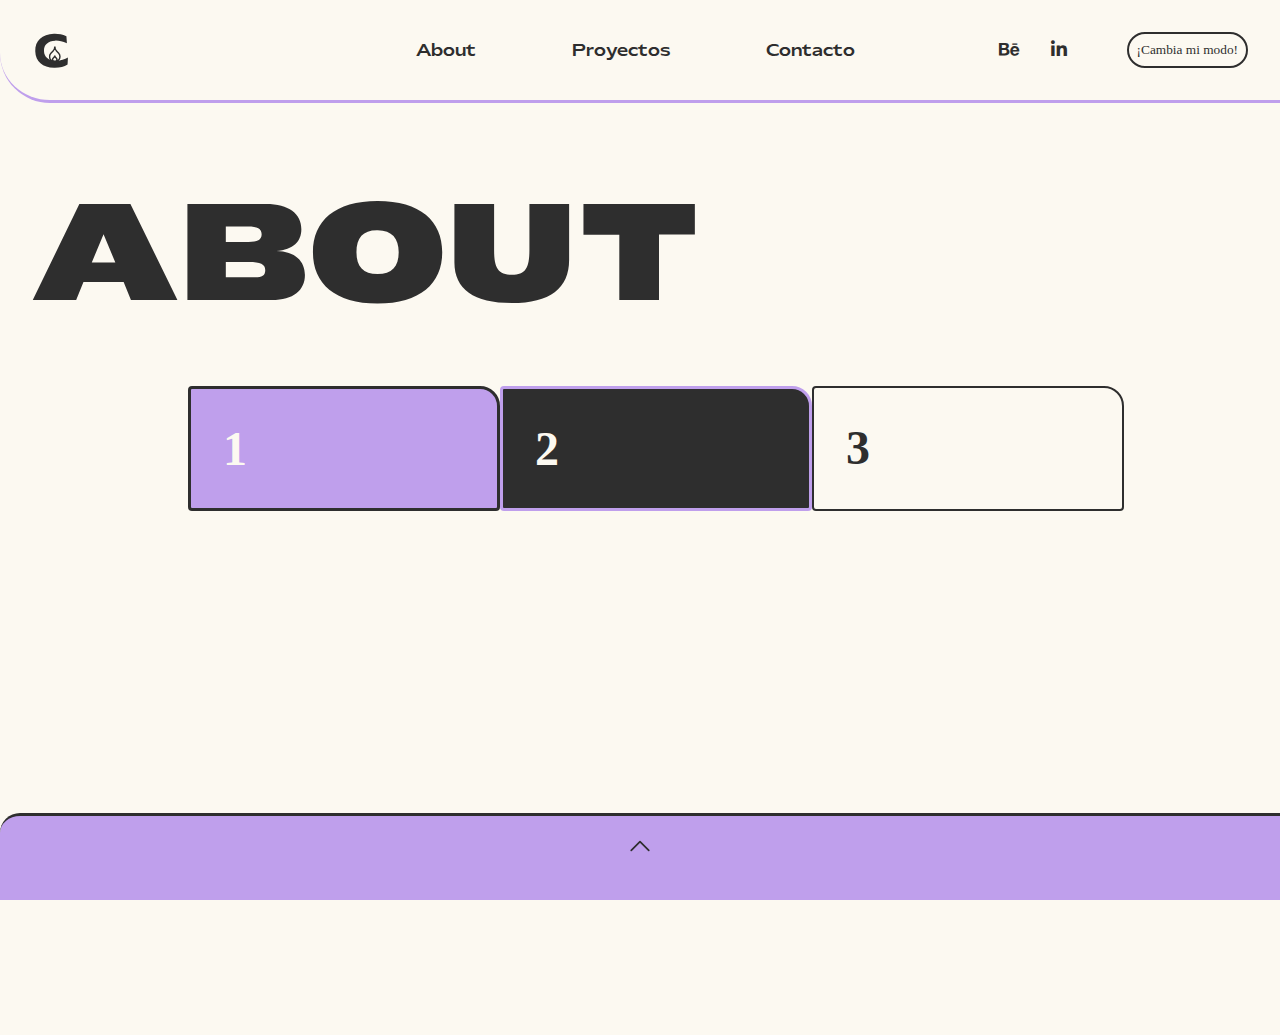
==== commit cb84f930: "ok" ====
--- a/about.html
+++ b/about.html
@@ -36,74 +36,92 @@
 
 
     <Header class="Header">
-       <a href="./index.html" type="nav-index"><svg width="50" height="80" viewBox="0 0 127 158" fill="none" xmlns="http://www.w3.org/2000/svg">
-        <path d="M69.6259 34.1128C83.4811 33.713 95.7948 36.0589 109.287 41.7925L110.836 64.2588C96.6032 57.8262 85.184 55.2744 73.6679 55.6068C50.8158 56.2663 37.4832 68.5369 38.0545 88.3301C38.6154 107.763 53.0141 119.954 77.6656 119.243C90.2613 118.879 104.738 115.04 114.103 108.826L112.948 131.191C101.973 137.81 89.1058 141.243 72.9114 141.711C35.3043 142.796 11.3152 122.778 10.3544 89.4897C9.39886 56.3811 32.0188 35.1982 69.6259 34.1128Z" fill="var(--txt)"/>
-        <g clip-path="url(#clip0_2021_418)">
-        <path d="M72.1409 122.072C68.2751 122.04 65.1622 119.481 65.1932 115.744C65.2062 114.187 65.8601 112.506 67.0092 111.414L69.9425 108.624C71.4343 107.206 72.2852 104.701 72.302 102.679C72.2852 104.701 73.0963 107.22 74.5644 108.662L77.4529 111.501C78.5817 112.613 79.2077 114.304 79.1947 115.86C79.1637 119.598 76.0088 122.104 72.1429 122.072L72.1409 122.072ZM72.1409 122.072C63.0292 121.997 55.6919 115.865 55.7687 106.617C55.8007 102.767 57.3449 98.4041 60.0514 95.7037L66.973 88.7958C70.4863 85.2831 72.4979 79.078 72.5395 74.0739C72.4979 79.078 74.4062 85.3177 77.8627 88.8863L84.6666 95.9081C87.3279 98.653 88.7995 103.041 88.7676 106.891C88.6908 116.139 81.2546 122.148 72.1409 122.072Z" stroke="var(--txt)" stroke-width="4.54167"/>
-        </g>
-        <defs>
-        <clipPath id="clip0_2021_418">
-        <rect width="61" height="61" fill="white" transform="translate(53.1646 58.9125) rotate(0.475737)"/>
-        </clipPath>
-        </defs>
-        </svg>
-            </a>
-
-
-        <!-- Menú navegación mobile -->
-        <nav class="Header-nav">
-            <ul class="Header-ul">
-
-                <li class="Header-li"> <button class="Main-modeButton modeButton" id="modeButton">
-                        <svg xmlns="http://www.w3.org/2000/svg" fill="none" viewBox="0 0 24 24" stroke-width="1.5"
-                            stroke="currentColor" class="size-6">
-                            <path stroke-linecap="round" stroke-linejoin="round"
-                                d="M21.752 15.002A9.72 9.72 0 0 1 18 15.75c-5.385 0-9.75-4.365-9.75-9.75 0-1.33.266-2.597.748-3.752A9.753 9.753 0 0 0 3 11.25C3 16.635 7.365 21 12.75 21a9.753 9.753 0 0 0 9.002-5.998Z" />
-                        </svg>
-
-                    </button></li>
-                <li class="Header-li"> <span id="btnMenu" class=" material-symbols-outlined">
-                        menu</span></li>
-
-            </ul>
-        </nav>
-
-
-
-        <!-- Menú navegación dekstop -->
-        <nav class="Header-navDekstop">
-
-            <ul class="Header-ulDekstop">
-                <li class="Header-liDekstop"><a href="./about.html"  type="nav-about">About</a></li>
-                <li class="Header-liDekstop"><a href="./proyectos.html" type="nav-proyecto" >Proyectos</a></li>
-                <li class="Header-liDekstop"><a href="./contacto.html" type="nav-contacto" >Contacto</a></li>
-            </ul>
-
-            <div class="Header-icons">
-                <ul class="Header-ulIcons">
-                    <li class="Header-liIcons"><a href="https://www.behance.net/candelasegarra" target="_blank" type="nav-behance"><i
-                                class="fa-brands fa-behance"></i></a></li>
-
-                    <li class="Header-liIcons"><a href="https://www.linkedin.com/in/candela-fos-segarra-4b78b92b7/"
-                            target="_blank" type="nav-linkedin"><i class="fa-brands fa-linkedin-in"></i></a></li>
-
-                </ul>
-                <div class="Main-modeButtonDiv">
-                    <button class="Main-modeButton modeButton" id="modeButtonDekstop">
-                        <svg xmlns="http://www.w3.org/2000/svg" fill="none" viewBox="0 0 24 24" stroke-width="1.5"
-                            stroke="currentColor" class="size-6">
-                            <path stroke-linecap="round" stroke-linejoin="round"
-                                d="M21.752 15.002A9.72 9.72 0 0 1 18 15.75c-5.385 0-9.75-4.365-9.75-9.75 0-1.33.266-2.597.748-3.752A9.753 9.753 0 0 0 3 11.25C3 16.635 7.365 21 12.75 21a9.753 9.753 0 0 0 9.002-5.998Z" />
-                        </svg>
-
-                    </button>
-                </div>
-
-            </div>
-        </nav>
-       
-
-    </Header>
+        <a href="./index.html" type="nav/index" title="logo"><svg width="50" height="80" viewBox="0 0 127 158" fill="none" xmlns="http://www.w3.org/2000/svg">
+         <path d="M69.6259 34.1128C83.4811 33.713 95.7948 36.0589 109.287 41.7925L110.836 64.2588C96.6032 57.8262 85.184 55.2744 73.6679 55.6068C50.8158 56.2663 37.4832 68.5369 38.0545 88.3301C38.6154 107.763 53.0141 119.954 77.6656 119.243C90.2613 118.879 104.738 115.04 114.103 108.826L112.948 131.191C101.973 137.81 89.1058 141.243 72.9114 141.711C35.3043 142.796 11.3152 122.778 10.3544 89.4897C9.39886 56.3811 32.0188 35.1982 69.6259 34.1128Z" fill="var(--txt)"/>
+         <g clip-path="url(#clip0_2021_418)">
+         <path d="M72.1409 122.072C68.2751 122.04 65.1622 119.481 65.1932 115.744C65.2062 114.187 65.8601 112.506 67.0092 111.414L69.9425 108.624C71.4343 107.206 72.2852 104.701 72.302 102.679C72.2852 104.701 73.0963 107.22 74.5644 108.662L77.4529 111.501C78.5817 112.613 79.2077 114.304 79.1947 115.86C79.1637 119.598 76.0088 122.104 72.1429 122.072L72.1409 122.072ZM72.1409 122.072C63.0292 121.997 55.6919 115.865 55.7687 106.617C55.8007 102.767 57.3449 98.4041 60.0514 95.7037L66.973 88.7958C70.4863 85.2831 72.4979 79.078 72.5395 74.0739C72.4979 79.078 74.4062 85.3177 77.8627 88.8863L84.6666 95.9081C87.3279 98.653 88.7995 103.041 88.7676 106.891C88.6908 116.139 81.2546 122.148 72.1409 122.072Z" stroke="var(--txt)" stroke-width="4.54167"/>
+         </g>
+         <defs>
+         <clipPath id="clip0_2021_418">
+         <rect width="61" height="61" fill="white" transform="translate(53.1646 58.9125) rotate(0.475737)"/>
+         </clipPath>
+         </defs>
+         </svg>
+             </a>
+
+
+             <!-- Menú desplegable -->
+ 
+         <div class="Header-menu">
+             <nav class="Header-menuNav">
+                 <ul class="Header-ulMenu">
+                     
+                         <li class="Header-liMenu"><a href="https://www.behance.net/candelasegarra" target="_blank" type="nav/behance" title="behance"><i
+                                     class="fa-brands fa-behance"></i></a></li>
+     
+                         <li class="Header-liMenu"><a href="https://www.linkedin.com/in/candela-fos-segarra-4b78b92b7/"
+                                 target="_blank" type="nav/linkedin" title="linkedin"><i class="fa-brands fa-linkedin-in"></i></a></li>
+ 
+                         <li class="Header-liMenu"><a href="./about.html" type="nav/header" title="about">About</a></li>
+                         
+     
+                     </ul>
+                
+                
+             </nav>
+         </div>
+ 
+         <!-- Menú navegación mobile -->
+         <nav class="Header-nav">
+             <ul class="Header-ul">
+ 
+                 <li class="Header-li"> <button class="Main-modeButton modeButton" id="modeButton">
+                         <svg xmlns="http://www.w3.org/2000/svg" fill="none" viewBox="0 0 24 24" stroke-width="1.5"
+                             stroke="var(--txt)" class="size-6">
+                             <path stroke-linecap="round" stroke-linejoin="round"
+                                 d="M21.752 15.002A9.72 9.72 0 0 1 18 15.75c-5.385 0-9.75-4.365-9.75-9.75 0-1.33.266-2.597.748-3.752A9.753 9.753 0 0 0 3 11.25C3 16.635 7.365 21 12.75 21a9.753 9.753 0 0 0 9.002-5.998Z" />
+                         </svg>
+ 
+                     </button></li>
+                 <li class="Header-li"> <span id="btnMenu" class=" material-symbols-outlined">
+                         menu</span></li>
+ 
+             </ul>
+         </nav>
+ 
+ 
+ 
+         <!-- Menú navegación dekstop -->
+         <nav class="Header-navDekstop">
+ 
+             <ul class="Header-ulDekstop">
+                 <li class="Header-liDekstop"><a href="./about.html"  type="nav/about" title="about">About</a></li>
+                 <li class="Header-liDekstop"><a href="./proyectos.html" type="nav/proyecto" title="proyectos" >Proyectos</a></li>
+                 <li class="Header-liDekstop"><a href="./contacto.html" type="nav/contacto"  title="contacto">Contacto</a></li>
+             </ul>
+ 
+             <div class="Header-icons">
+                 <ul class="Header-ulIcons">
+                     <li class="Header-liIcons"><a href="https://www.behance.net/candelasegarra" target="_blank" type="nav/behance" title="behance"><i
+                                 class="fa-brands fa-behance"></i></a></li>
+ 
+                     <li class="Header-liIcons"><a href="https://www.linkedin.com/in/candela-fos-segarra-4b78b92b7/"
+                             target="_blank" type="nav/linkedin" title="linkedin"><i class="fa-brands fa-linkedin-in"></i></a></li>
+ 
+                 </ul>
+                 <div class="Main-modeButtonDiv">
+                     <button class="Main-modeButton modeButton" id="modeButtonDekstop">
+                        ¡Cambia mi modo!
+ 
+                     </button>
+                 </div>
+ 
+             </div>
+         </nav>
+        
+ 
+     </Header>
+
 
 
     <main class="Main">
@@ -204,24 +222,24 @@
     <footer class="Footer">
         <nav class="Footer-nav">
             <ul class="Footer-ul">
-                <li class="Footer-li"><a type="navegacion" href="./index.html"><svg class="Footer-svg"
+                <li class="Footer-li"><a type="nav/inicio"  title="inicio" href="./index.html"><svg class="Footer-svg"
                             xmlns="http://www.w3.org/2000/svg" fill="none" viewBox="0 0 24 24" stroke-width="1.5"
-                            stroke="var(--txt)" class="size-6">
+                            stroke="var(--txt-footer)" class="size-6">
                             <path stroke-linecap="round" stroke-linejoin="round"
                                 d="m2.25 12 8.954-8.955c.44-.439 1.152-.439 1.591 0L21.75 12M4.5 9.75v10.125c0 .621.504 1.125 1.125 1.125H9.75v-4.875c0-.621.504-1.125 1.125-1.125h2.25c.621 0 1.125.504 1.125 1.125V21h4.125c.621 0 1.125-.504 1.125-1.125V9.75M8.25 21h8.25" />
                         </svg></a>
                 </li>
-                </li>
-                <li class="Footer-li"><a type="navegacion" href="./proyectos.html"><svg class="Footer-svg" width="28"
+                
+                <li class="Footer-li"><a type="nav/proyectos" title="proyectos" href="./proyectos.html"><svg class="Footer-svg" width="28"
                             height="28" viewBox="0 0 28 28" fill="none" xmlns="http://www.w3.org/2000/svg">
                             <path
                                 d="M6.72849 22.379C9.97449 25.625 14.1935 26.5975 16.2675 26.797C16.877 26.867 17.217 26.492 17.2635 26.1055C17.3105 25.6955 17.0525 25.25 16.467 25.168C14.592 24.91 10.713 24.0665 7.90049 21.219C3.30649 16.6135 2.43949 9.6525 6.18949 5.9025C9.23649 2.8675 14.3105 3.254 18.049 5.2695L19.2675 4.086C14.7205 1.3555 8.60349 1.133 5.01749 4.7305C0.751994 9.008 1.31449 16.965 6.72849 22.379ZM23.9085 5.7735L24.8455 4.836C25.2905 4.391 25.3145 3.7345 24.8575 3.3125L24.5525 3.0315C24.1545 2.6565 23.533 2.668 23.0995 3.078L22.174 4.0275L23.9085 5.7735ZM12.5295 17.1285L23.0525 6.617L21.3065 4.883L10.795 15.383L9.82249 17.621C9.72849 17.867 9.97449 18.1135 10.2325 18.031L12.5295 17.1285ZM10.9945 18.875C14.826 22.707 20.99 24.219 24.4355 20.785C27.248 17.961 26.8845 12.945 23.873 8.633L22.678 9.828C25.068 13.367 25.537 17.34 23.2635 19.613C20.4985 22.379 15.9275 21.0665 12.787 18.1015L10.9945 18.875Z"
-                                fill="var(--txt)" />
+                                fill="var(--txt-footer)" />
                         </svg></a>
                 </li>
-                <li class="Footer-li"><a href="./contacto.html"><svg class="Footer-svg"
+                <li class="Footer-li"><a href="./contacto.html" type="nav/contacto" title="contacto"><svg class="Footer-svg"
                             xmlns="http://www.w3.org/2000/svg" fill="none" viewBox="0 0 24 24" stroke-width="1.5"
-                            stroke="var(--txt)" class="size-6">
+                            stroke="var(--txt-footer)" class="size-6">
                             <path stroke-linecap="round" stroke-linejoin="round"
                                 d="M2.25 12.76c0 1.6 1.123 2.994 2.707 3.227 1.087.16 2.185.283 3.293.369V21l4.076-4.076a1.526 1.526 0 0 1 1.037-.443 48.282 48.282 0 0 0 5.68-.494c1.584-.233 2.707-1.626 2.707-3.228V6.741c0-1.602-1.123-2.995-2.707-3.228A48.394 48.394 0 0 0 12 3c-2.392 0-4.744.175-7.043.513C3.373 3.746 2.25 5.14 2.25 6.741v6.018Z" />
                         </svg></a>
@@ -232,7 +250,7 @@
 
         <div class="Footer-boton" id="Footer-btn">
             <svg class="Footer-desplegar" xmlns="http://www.w3.org/2000/svg" fill="none" viewBox="0 0 24 24"
-                stroke-width="1.5" stroke="var(--txt)" class="size-6">
+                stroke-width="1.5" stroke="var(--txt-footer)" class="size-6">
                 <path stroke-linecap="round" stroke-linejoin="round" d="m4.5 15.75 7.5-7.5 7.5 7.5" />
             </svg>
 
@@ -244,21 +262,21 @@
             <nav class="Footer-navDekstop">
                 <div class="Footer-secciones">
                     <ul class="Footer-ulDekstop">
-                        <li class="Footer-liDekstop"><a href="./index.html" type="nav-header">Inicio</a></li>
-                        <li class="Footer-liDekstop"><a href="./about.html" type="nav-header">About</a></li>
-                        <li class="Footer-liDekstop"><a href="./proyectos.html" type="nav-header">Proyectos</a></li>
-                        <li class="Footer-liDekstop"><a href="./proyecto-individual.html" type="nav-header">Contacto</a></li>
+                        <li class="Footer-liDekstop"><a href="./index.html" type="nav/header" title="inicio">Inicio</a></li>
+                        <li class="Footer-liDekstop"><a href="./about.html" type="nav/header" title="about">About</a></li>
+                        <li class="Footer-liDekstop"><a href="./proyectos.html" type="nav/header" title="proyectos">Proyectos</a></li>
+                        <li class="Footer-liDekstop"><a href="./proyecto-individual.html" type="nav/header" title="contacto">Contacto</a></li>
                     </ul>
                 </div>
 
                 <div class="Footer-proyectos">
                     <ul class="Footer-ulDekstop">
 
-                        <li class="Footer-liProyectos"><a href="http://127.0.0.1:5500/proyecto-individual.html?id=1" type="nav-proyecto1">Mattura</a></li>
-                        <li class="Footer-liProyectos"><a href="http://127.0.0.1:5500/proyecto-individual.html?id=5" type="nav-proyecto2">Rutea</a></li>
-                        <li class="Footer-liProyectos"><a href="http://127.0.0.1:5500/proyecto-individual.html?id=3" type="nav-proyecto3">unavioska.</a></li>
-                        <li class="Footer-liProyectos"><a href="http://127.0.0.1:5500/proyecto-individual.html?id=2" type="nav-proyecto4">cocozone.</a></li>
-                        <li class="Footer-liProyectos"><a href="http://127.0.0.1:5500/proyecto-individual.html?id=4" type="nav-proyecto5">Giftopia</a></li>
+                        <li class="Footer-liProyectos"><a href="http://127.0.0.1:5500/proyecto-individual.html?id=1" type="nav/proyecto1" title="mattura">Mattura</a></li>
+                        <li class="Footer-liProyectos"><a href="http://127.0.0.1:5500/proyecto-individual.html?id=5" type="nav/proyecto2" title="rutea">Rutea</a></li>
+                        <li class="Footer-liProyectos"><a href="./vioska.html" type="nav/proyecto3" title="vioska">unavioska.</a></li>
+                        <li class="Footer-liProyectos"><a href="http://127.0.0.1:5500/proyecto-individual.html?id=2" type="nav/proyecto4" title="coco">cocozone.</a></li>
+                        <li class="Footer-liProyectos"><a href="http://127.0.0.1:5500/proyecto-individual.html?id=4" type="nav/proyecto5" title="giftopia">Giftopia</a></li>
 
                     </ul>
                 </div>
@@ -266,8 +284,8 @@
                 <div class="Footer-rrss">
                     <ul class="Footer-ulDekstop">
 
-                        <li class="Footer-liRrss"><a href="https://www.linkedin.com/in/candela-fos-segarra-4b78b92b7/" type="nav-rrss" target="_blank"><i class="fa-brands fa-linkedin-in"></i></a></li>
-                        <li class="Footer-liRrss"><a href="https://www.behance.net/candelasegarra" type="nav-rrss" target="_blank"><i class="fa-brands fa-behance"></i></a></li>
+                        <li class="Footer-liRrss"><a href="https://www.linkedin.com/in/candela-fos-segarra-4b78b92b7/" type="nav/rrss" target="_blank" title="linkedin"><i class="fa-brands fa-linkedin-in"></i></a></li>
+                        <li class="Footer-liRrss"><a href="https://www.behance.net/candelasegarra" type="nav/rrss" target="_blank" title="behance"><i class="fa-brands fa-behance"></i></a></li>
 
 
                     </ul>
--- a/css/styles.css
+++ b/css/styles.css
@@ -16,7 +16,7 @@
 
 .Body {
 
-    font-family: poppins;
+    font-family: poppins,khula;
     display: flex;
     flex-direction: column;
 
@@ -26,6 +26,7 @@
 
 
 }
+
 
 
 
@@ -51,6 +52,9 @@
     --txt: #2E2E2E;
     --txt-secondary: #515151;
 
+    --txt-footer:#2E2E2E;
+    --txt-header: #2E2E2E;
+
 
 
 }
@@ -73,8 +77,10 @@
     --terciary: #2E2E2E;
 
     --txt: #2E2E2E;
-    --txt-secondary:#fcf9f1;
-
+    --txt-secondary:#2E2E2E;
+
+    --txt-footer:#2E2E2E;
+    --txt-header: #2E2E2E;
 
 
 
@@ -89,10 +95,13 @@
 .u-ruteaMode {
 
     --primary: #222222;
-    --secondary: #EA8615;
-    --terciary: #EA8615;
+    --secondary: #efaa5a;
+  
     --txt: rgba(242, 239, 234, 0.8);
     --txt-secondary: #222222;
+
+    --txt-footer:#222222;
+    --txt-header: rgba(242, 239, 234, 0.8);
 
 
 
@@ -107,9 +116,12 @@
 .u-pinkMode {
     --primary: #F3D2E4;
     --secondary: #B6355B;
-    --terciary: #B6355B;
+  
     --txt: #2E2E2E;
     --txt-secondary: #FAF0F5;
+    --txt-footer:#F3D2E4;
+    --txt-header: #2E2E2E;
+
 
 }
 
@@ -122,10 +134,12 @@
 
     --primary: #fcf9f1;
     --secondary: #33332D;
-    --terciary: #33332D;
+    
     --txt: #33332D;
-    --txt-secondary: #fcf9f1;
-
+    --txt-secondary: #33332D;
+    
+    --txt-footer:#fcf9f1;
+    --txt-header: #33332D;
 }
 
 
@@ -134,8 +148,10 @@
     --primary: #454344;
     --secondary: #5BF7DF;
     --terciary: #F22D97;
-    --txt: #454344;
+    --txt: rgba(242, 239, 234, 0.8);
     --txt-secondary: rgba(242, 239, 234, 0.8);
+    --txt-footer:#454344;
+    --txt-header: rgba(242, 239, 234, 0.8);
 }
 
 
@@ -189,7 +205,7 @@
     justify-content: space-between;
     padding: 0.5rem 2rem;
     /* background-color: var(--secondary); */
-    color: var(--txt-secondary);
+    color: var(--txt-header);
     background: var(--primary);
     border-bottom: 3px solid var(--secondary);
     border-radius: 0 0 0 50px;
@@ -200,6 +216,19 @@
 
 }
 
+#btnMenu{
+    cursor: pointer;
+    transition: transform 0.3s ease-in;
+}
+
+#btnMenu:active{
+
+    transform: scale(0.8);
+
+}
+
+
+
 
 
 .Header-navDekstop {
@@ -207,11 +236,18 @@
 }
 
 
-
-
-.Logo {
-    width: 26px;
-}
+.Header svg{
+
+    width: 40px;
+    transition: transform 0.3s ease;
+
+}
+
+
+.Header svg:active{
+    transform: scale(0.8);
+}
+
 
 .Header-ul {
     display: flex;
@@ -243,9 +279,9 @@
 
     font-family: poppins;
     padding: 0.5rem;
-    border-radius: 8px;
-    border: 2px solid var(--txt);
-    color: var(--txt);
+    border-radius: 20px;
+    border: 2px solid var(--txt-header);
+    color: var(--txt-header);
     background: none;
 
     cursor: pointer;
@@ -376,9 +412,14 @@
 
 .Footer-svg {
     width: 32px;
-    color: var(--primary);
-}
-
+    color: var(--txt-footer);
+    transition: transform 0.3s ease;
+}
+
+
+.Footer-svg:active{
+    transform: scale(0.8);
+}
 
 
 
@@ -422,7 +463,7 @@
     }
 
 .Footer-navDekstop{
-    color: var(--primary);
+   
 }
 
 
@@ -472,10 +513,10 @@
 
     .Header-navDekstop {
         display: flex;
-        justify-content: space-between;
+      
         align-items: center;
-        width: 100%;
-        gap: 2rem;
+     
+        gap: 7rem;
 
 
     }
@@ -485,7 +526,7 @@
 
     .Header-ulDekstop {
         display: flex;
-        justify-content: center;
+        justify-content: end;
         width: 100%;
         gap: 6rem;
         font-family: mattone-regular;
@@ -548,6 +589,8 @@
     .Header-icons {
         display: flex;
         align-items: center;
+        width: 100%;
+        justify-content: end;
         gap: 28px;
     }
 
@@ -596,6 +639,7 @@
         display: flex;
         flex-direction: column;
         gap: 1.5rem;
+        color: var(--txt-footer);
     }
 
 
@@ -623,6 +667,7 @@
 
     .Footer-desplegar {
         width: 28px;
+        color: var(--txt-footer);
     }
 
 
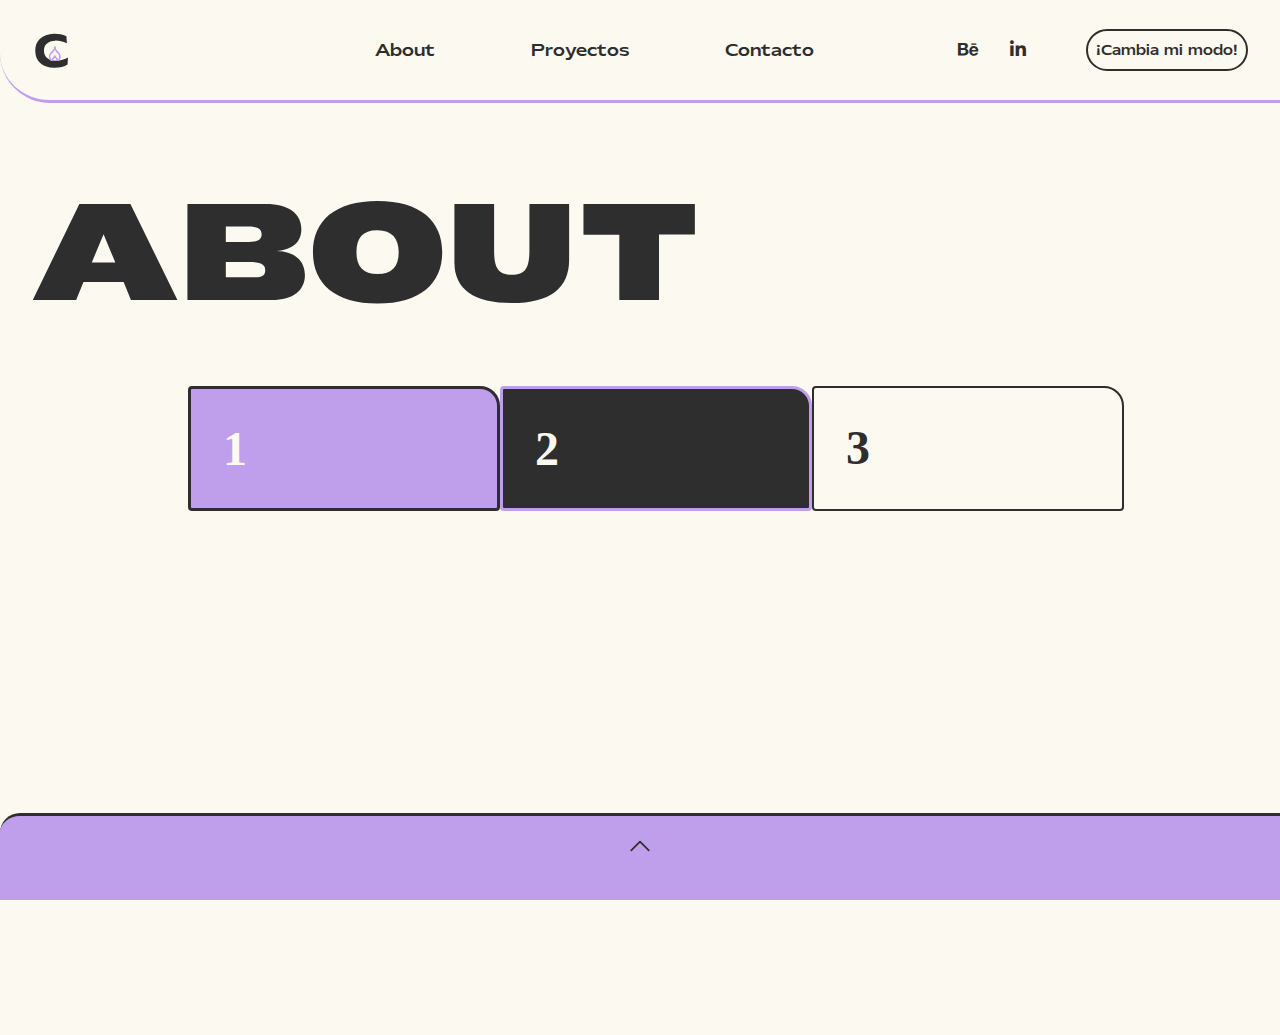
==== commit a7eece1a: "a" ====
--- a/about.html
+++ b/about.html
@@ -39,7 +39,7 @@
         <a href="./index.html" type="nav/index" title="logo"><svg width="50" height="80" viewBox="0 0 127 158" fill="none" xmlns="http://www.w3.org/2000/svg">
          <path d="M69.6259 34.1128C83.4811 33.713 95.7948 36.0589 109.287 41.7925L110.836 64.2588C96.6032 57.8262 85.184 55.2744 73.6679 55.6068C50.8158 56.2663 37.4832 68.5369 38.0545 88.3301C38.6154 107.763 53.0141 119.954 77.6656 119.243C90.2613 118.879 104.738 115.04 114.103 108.826L112.948 131.191C101.973 137.81 89.1058 141.243 72.9114 141.711C35.3043 142.796 11.3152 122.778 10.3544 89.4897C9.39886 56.3811 32.0188 35.1982 69.6259 34.1128Z" fill="var(--txt)"/>
          <g clip-path="url(#clip0_2021_418)">
-         <path d="M72.1409 122.072C68.2751 122.04 65.1622 119.481 65.1932 115.744C65.2062 114.187 65.8601 112.506 67.0092 111.414L69.9425 108.624C71.4343 107.206 72.2852 104.701 72.302 102.679C72.2852 104.701 73.0963 107.22 74.5644 108.662L77.4529 111.501C78.5817 112.613 79.2077 114.304 79.1947 115.86C79.1637 119.598 76.0088 122.104 72.1429 122.072L72.1409 122.072ZM72.1409 122.072C63.0292 121.997 55.6919 115.865 55.7687 106.617C55.8007 102.767 57.3449 98.4041 60.0514 95.7037L66.973 88.7958C70.4863 85.2831 72.4979 79.078 72.5395 74.0739C72.4979 79.078 74.4062 85.3177 77.8627 88.8863L84.6666 95.9081C87.3279 98.653 88.7995 103.041 88.7676 106.891C88.6908 116.139 81.2546 122.148 72.1409 122.072Z" stroke="var(--txt)" stroke-width="4.54167"/>
+         <path d="M72.1409 122.072C68.2751 122.04 65.1622 119.481 65.1932 115.744C65.2062 114.187 65.8601 112.506 67.0092 111.414L69.9425 108.624C71.4343 107.206 72.2852 104.701 72.302 102.679C72.2852 104.701 73.0963 107.22 74.5644 108.662L77.4529 111.501C78.5817 112.613 79.2077 114.304 79.1947 115.86C79.1637 119.598 76.0088 122.104 72.1429 122.072L72.1409 122.072ZM72.1409 122.072C63.0292 121.997 55.6919 115.865 55.7687 106.617C55.8007 102.767 57.3449 98.4041 60.0514 95.7037L66.973 88.7958C70.4863 85.2831 72.4979 79.078 72.5395 74.0739C72.4979 79.078 74.4062 85.3177 77.8627 88.8863L84.6666 95.9081C87.3279 98.653 88.7995 103.041 88.7676 106.891C88.6908 116.139 81.2546 122.148 72.1409 122.072Z" stroke="var(--secondary)" stroke-width="5"/>
          </g>
          <defs>
          <clipPath id="clip0_2021_418">
@@ -76,11 +76,10 @@
              <ul class="Header-ul">
  
                  <li class="Header-li"> <button class="Main-modeButton modeButton" id="modeButton">
-                         <svg xmlns="http://www.w3.org/2000/svg" fill="none" viewBox="0 0 24 24" stroke-width="1.5"
-                             stroke="var(--txt)" class="size-6">
-                             <path stroke-linecap="round" stroke-linejoin="round"
-                                 d="M21.752 15.002A9.72 9.72 0 0 1 18 15.75c-5.385 0-9.75-4.365-9.75-9.75 0-1.33.266-2.597.748-3.752A9.753 9.753 0 0 0 3 11.25C3 16.635 7.365 21 12.75 21a9.753 9.753 0 0 0 9.002-5.998Z" />
-                         </svg>
+                    <svg xmlns="http://www.w3.org/2000/svg" fill="none" viewBox="0 0 24 24" stroke-width="1.5" stroke="var(--txt)" class="size-6">
+                        <path stroke-linecap="round" stroke-linejoin="round" d="M15.182 15.182a4.5 4.5 0 0 1-6.364 0M21 12a9 9 0 1 1-18 0 9 9 0 0 1 18 0ZM9.75 9.75c0 .414-.168.75-.375.75S9 10.164 9 9.75 9.168 9 9.375 9s.375.336.375.75Zm-.375 0h.008v.015h-.008V9.75Zm5.625 0c0 .414-.168.75-.375.75s-.375-.336-.375-.75.168-.75.375-.75.375.336.375.75Zm-.375 0h.008v.015h-.008V9.75Z" />
+                      </svg>
+                      
  
                      </button></li>
                  <li class="Header-li"> <span id="btnMenu" class=" material-symbols-outlined">
@@ -121,7 +120,6 @@
         
  
      </Header>
-
 
 
     <main class="Main">
--- a/css/styles.css
+++ b/css/styles.css
@@ -272,25 +272,37 @@
 
 /* estilos para el botón cambio de modo */
 
-
-
-
-.Main-modeButton {
-
-    font-family: poppins;
-    padding: 0.5rem;
-    border-radius: 20px;
-    border: 2px solid var(--txt-header);
-    color: var(--txt-header);
+.Main-modeButtonDiv {
+    display: flex;
+    justify-content: center;
+    
+}
+
+
+.Main-modeButton{
+    padding: 0.4rem;
     background: none;
-
+    border: 1.5px solid var(--txt);
+    border-radius: 8px;
     cursor: pointer;
     transition: transform 0.3s ease;
-}
+    
+}
+
+.Main-modeButton svg {
+   
+    width: 20px;
+    transition: transform 0.3s ease;
+    
+}
+
 
 .Main-modeButton:active {
+
     transform: scale(0.7);
 }
+
+
 
 
 
@@ -307,7 +319,7 @@
     position: absolute;
     top: 100px;
     right: -500px;
-    box-shadow: 0 1px 1px var(--secondary);
+    box-shadow: 2px 2px 2px var(--secondary);
     background-color: var(--primary);
 
 
@@ -316,7 +328,7 @@
     padding: 2rem;
     width: 300px;
     border: solid 3px var(--txt);
-    border-radius: 4px 0px 0px 4px;
+    border-radius: 10px 0px 0px 4px;
     z-index: 1;
 }
 
@@ -424,25 +436,7 @@
 
 
 
-.Main-modeButtonDiv {
-    display: flex;
-    justify-content: center;
-}
-
-
-
-.Main-modeButton svg {
-    color: var(--primary);
-    width: 20px;
-    transition: transform 0.3s ease;
-
-}
-
-
-.Main-modeButton svg:active {
-
-    transform: scale(0.7);
-}
+
 
 /* ---------------------------- */
 /* Layout versión tablet */
@@ -462,9 +456,7 @@
         font-size: 5rem;
     }
 
-.Footer-navDekstop{
-   
-}
+
 
 
 
@@ -573,7 +565,7 @@
         width: 0;
         height: 2px;
         background-color: var(--secondary);
-        transition: width 0.6s ease-in;
+        transition: width 0.4s ease-in;
 
     }
 
@@ -632,6 +624,27 @@
 
 
 
+    .Main-modeButton {
+
+        font-family: mattone-regular;
+        padding: 0.5rem;
+        border-radius: 50px;
+        border: 2px solid var(--txt-header);
+        color: var(--txt-header);
+        background: none;
+    
+        cursor: pointer;
+        transition: transform 0.3s ease, background-color 0.5s ease, color 0.5s ease;
+    }
+    
+    .Main-modeButton:hover{
+        background-color: var(--secondary);
+        color: var(--primary);
+    }
+    
+    .Main-modeButton:active {
+        transform: scale(0.7);
+    }
 
 
 
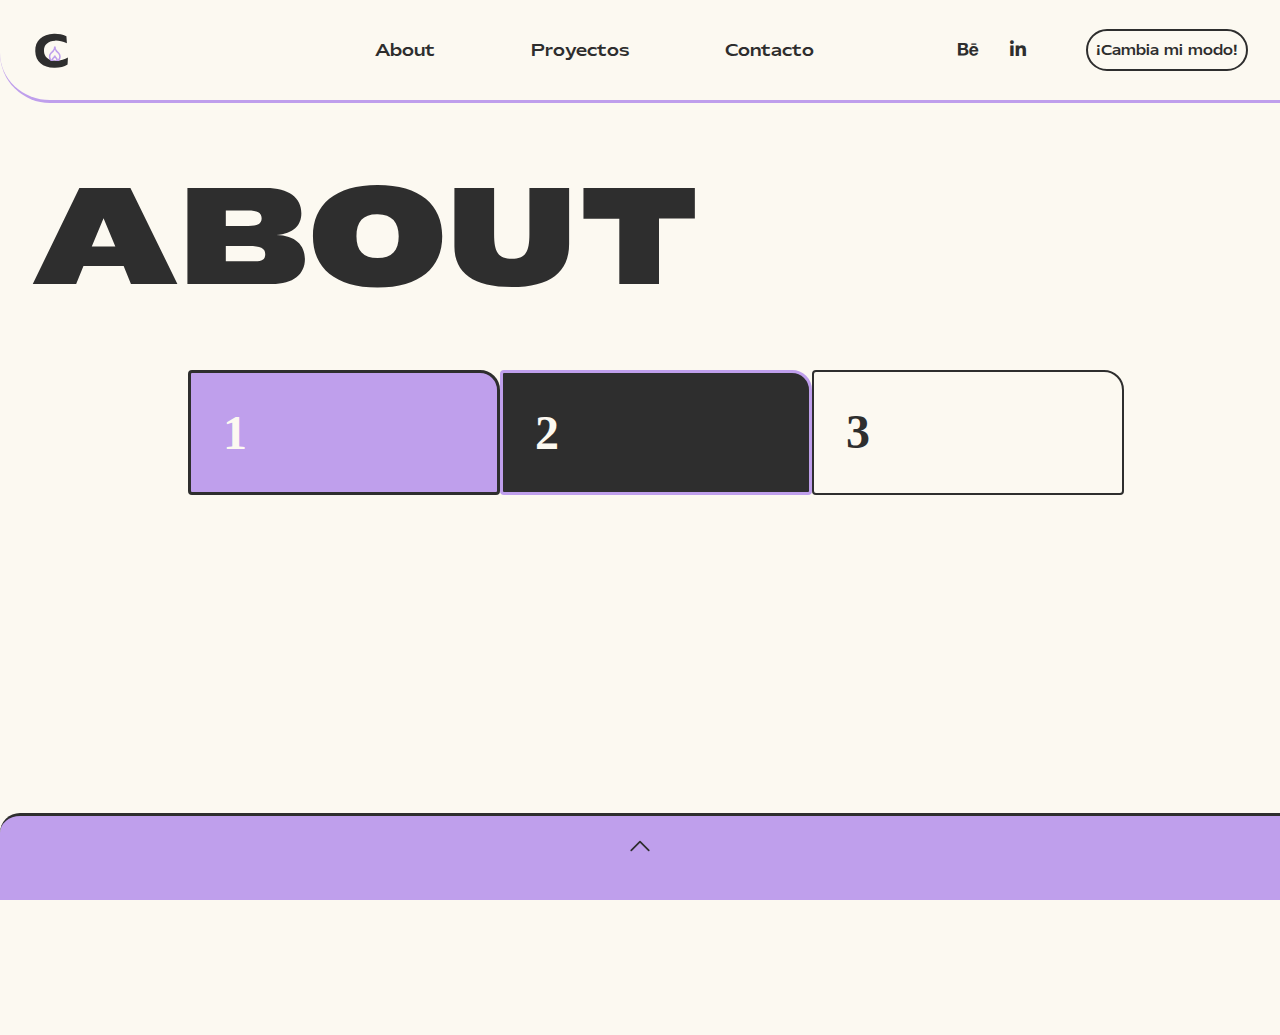
==== commit ed8d0484: "ultimo comit" ====
--- a/about.html
+++ b/about.html
@@ -179,7 +179,7 @@
                         </li>
                         <li class="Acordeon-li">
                             <div class="Acordeon-div">
-                                <p>Módulo intensivo en Full stack developer</p>
+                                <p>Módulo intensivo en Front End developer</p>
                                
                             </div>
                         </li>
@@ -203,7 +203,7 @@
                     <h2 class="Acordeon-h2Titulo">Mi kit digital </h2>
                    
                     <div class="Acordeon-programasDiseno">
-                      <img src="./imgs/logos-svg/logos-programas/figma-logo.png"
+                      <img src="./imgs/logos-svg/logos-programas/figma logo (1).png"
                                 class="Acordeon-imagenLogo">
                       <img src="./imgs/logos-svg/logos-programas/visual-logo.png" alt="figma"
                                 class="Acordeon-imagenLogo">
--- a/css/about/about.css
+++ b/css/about/about.css
@@ -81,7 +81,7 @@
 }
 
 .Acordeon-imagenLogo{
-    width: 8%;
+    width: 5%;
 }
 
 
@@ -202,7 +202,10 @@
 
 @media screen and (min-width:1024px) {
 
-
+.Main{
+    padding: 1rem;
+    
+}
 
     .Acordeon{
 flex-direction: row;
